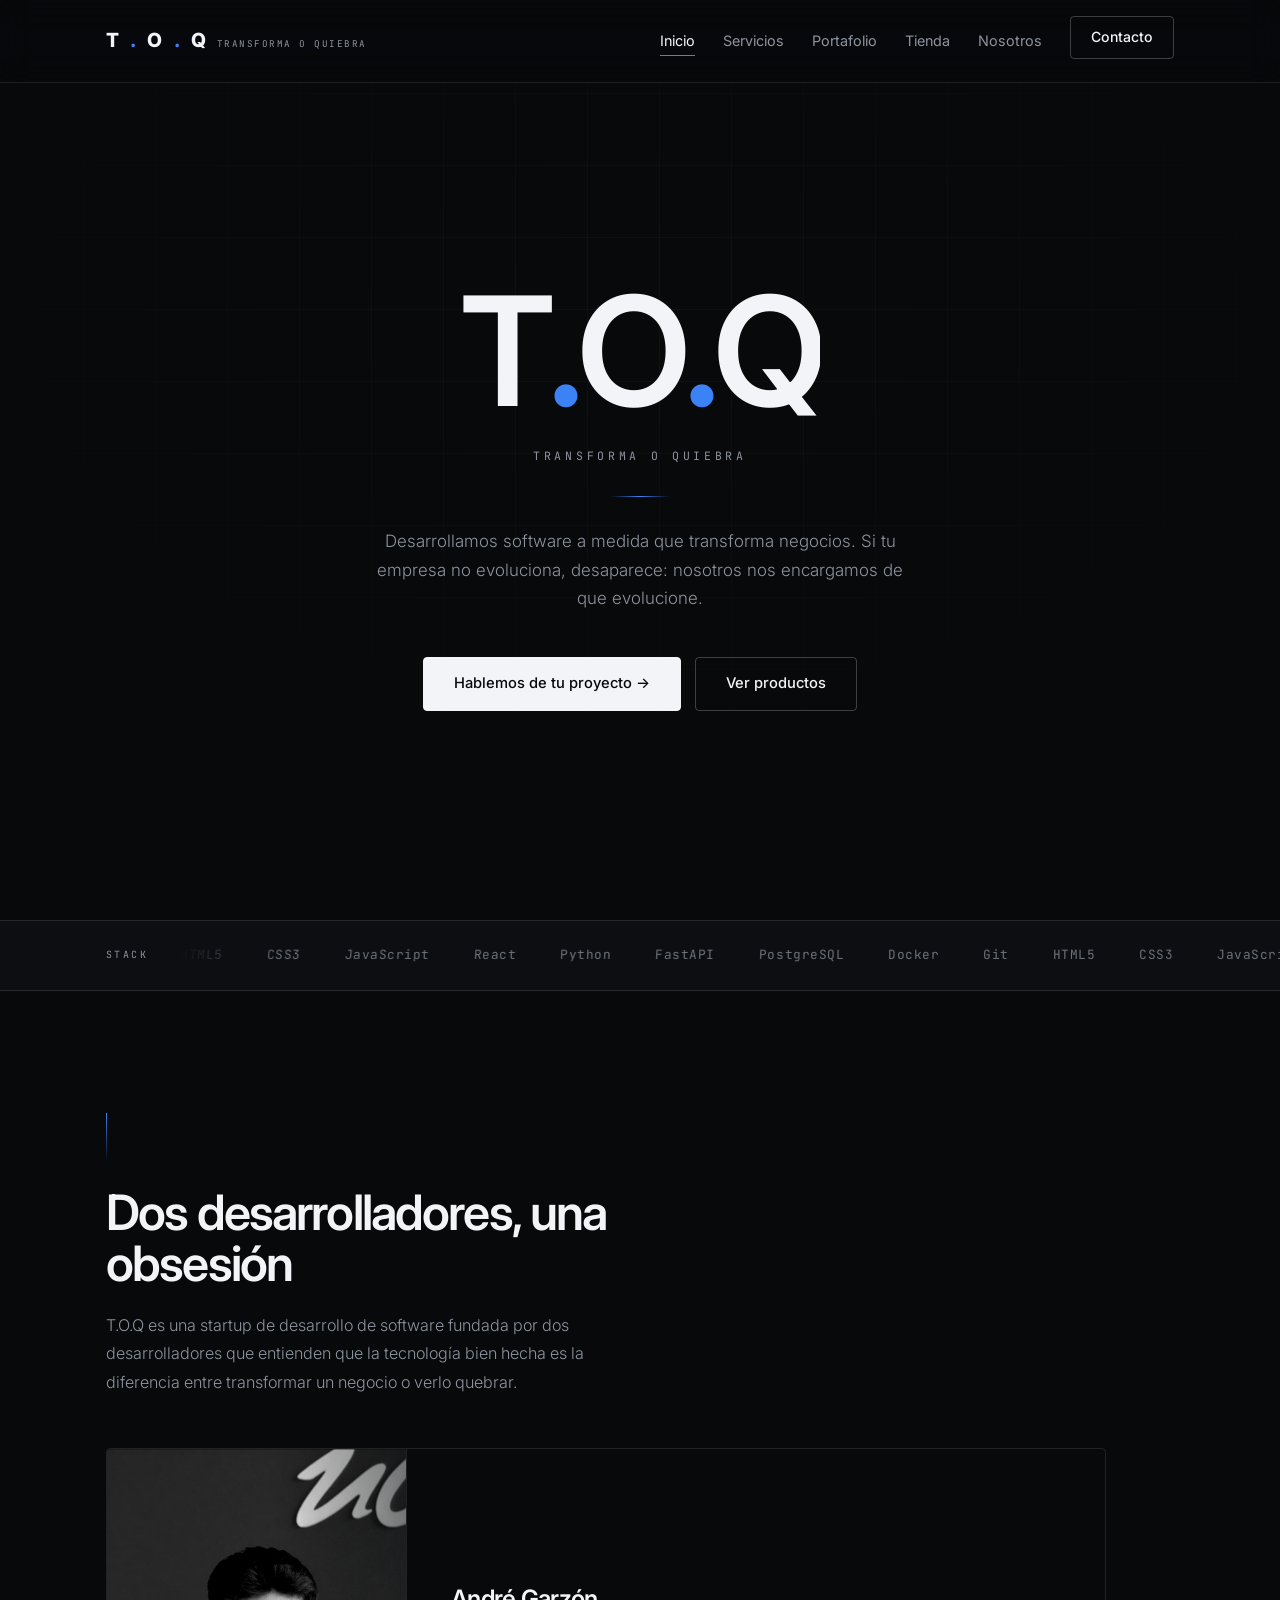
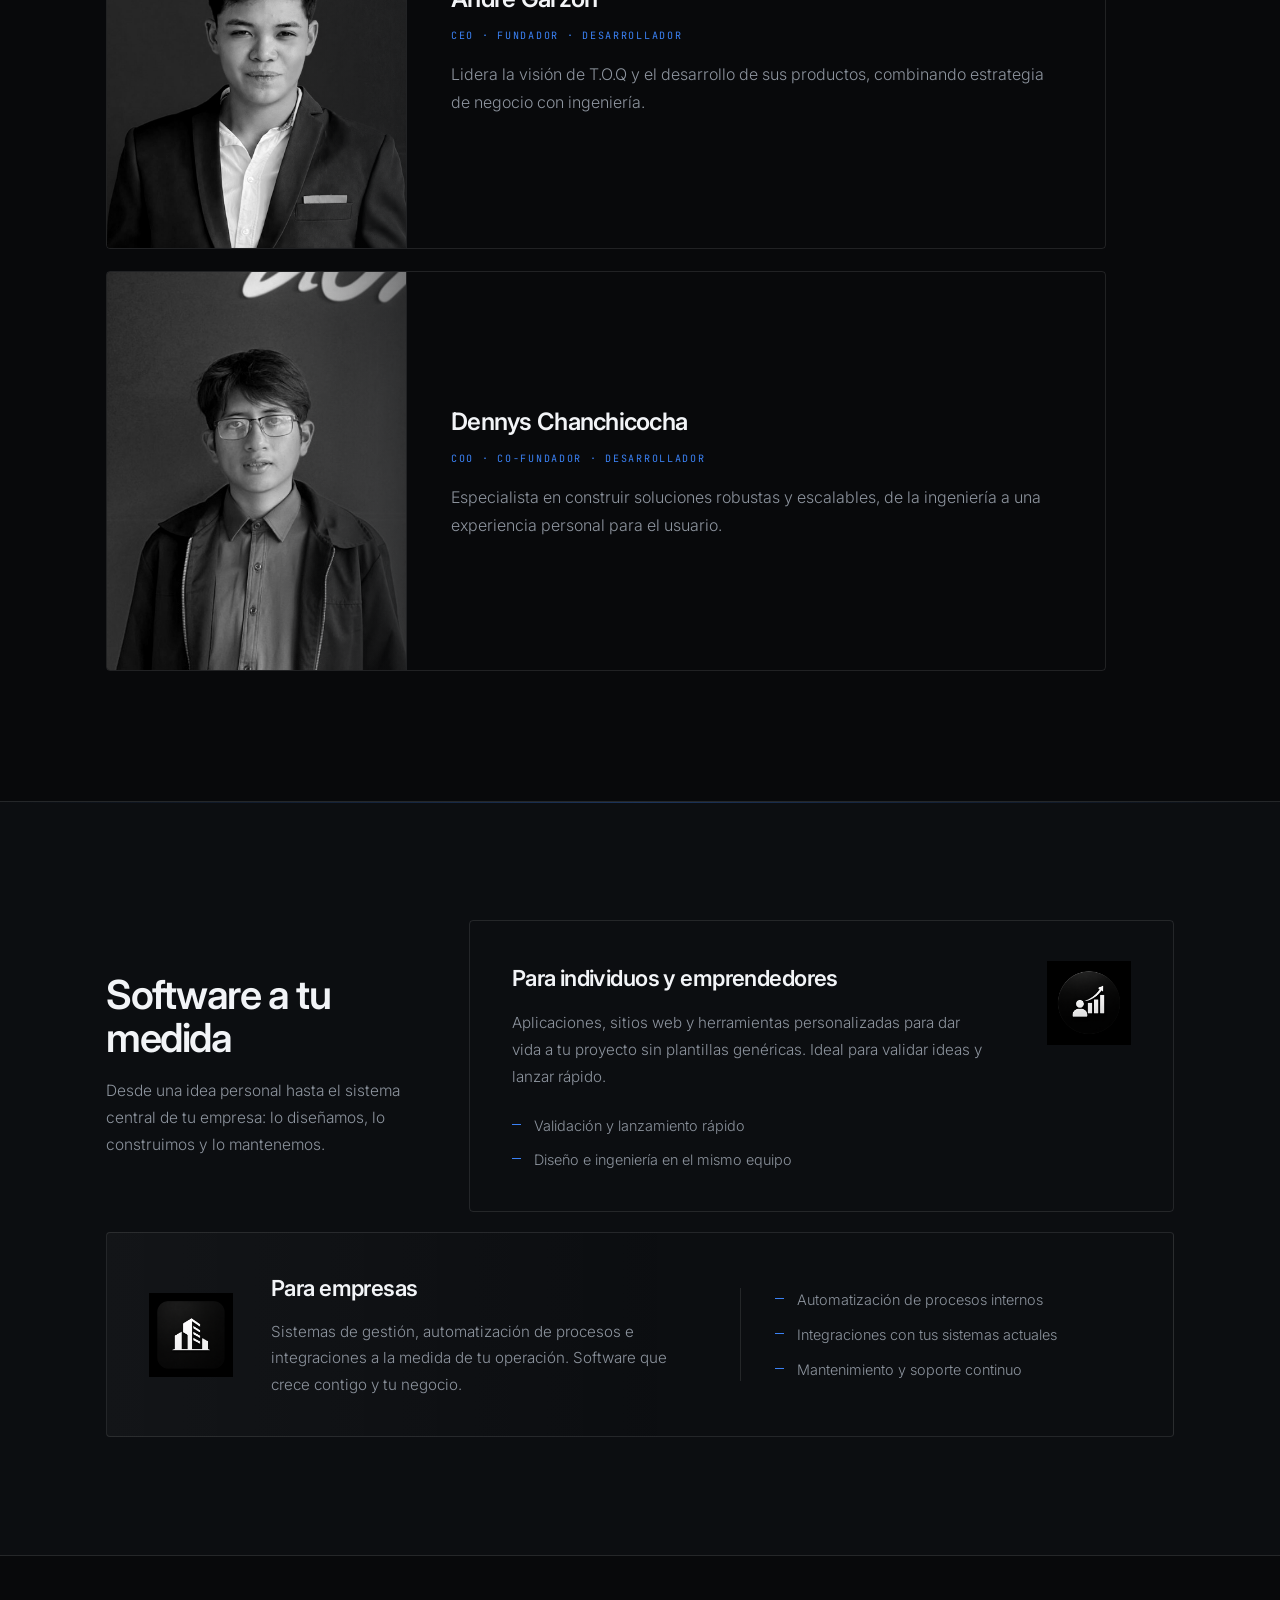
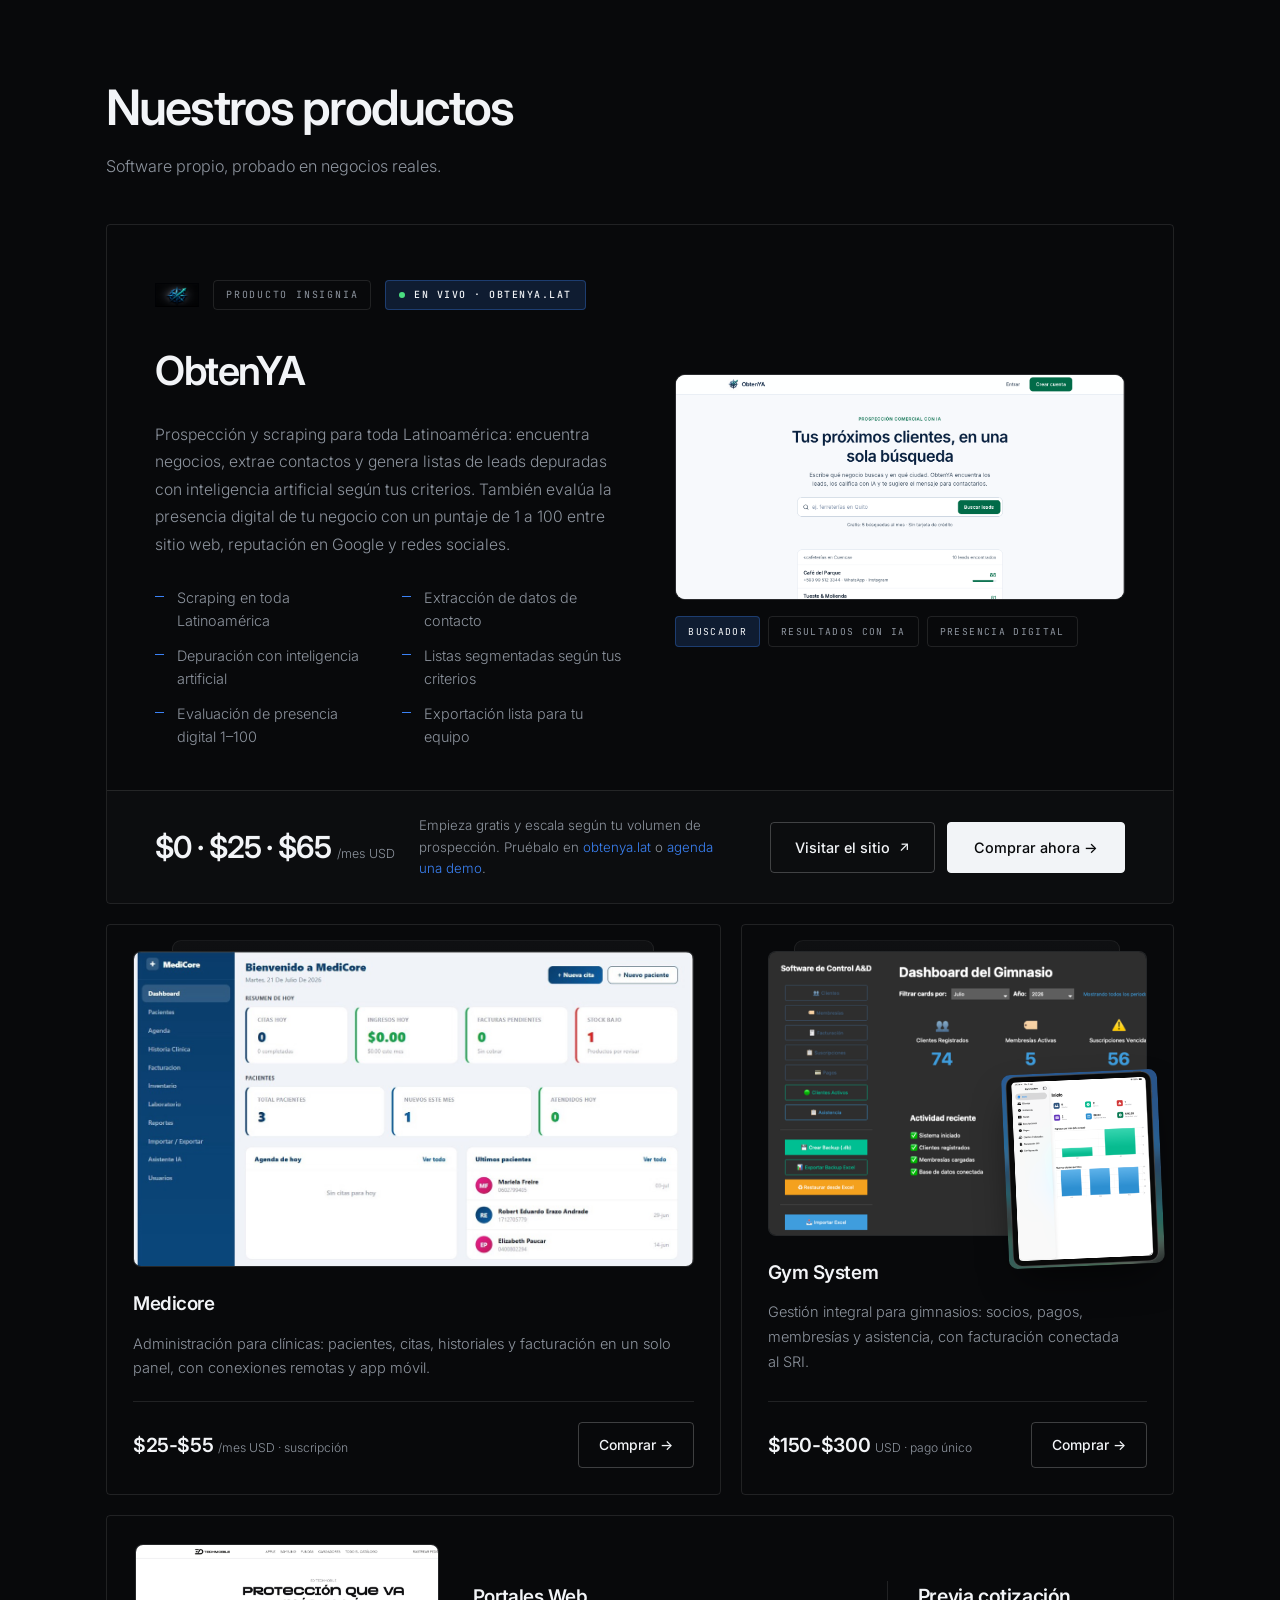
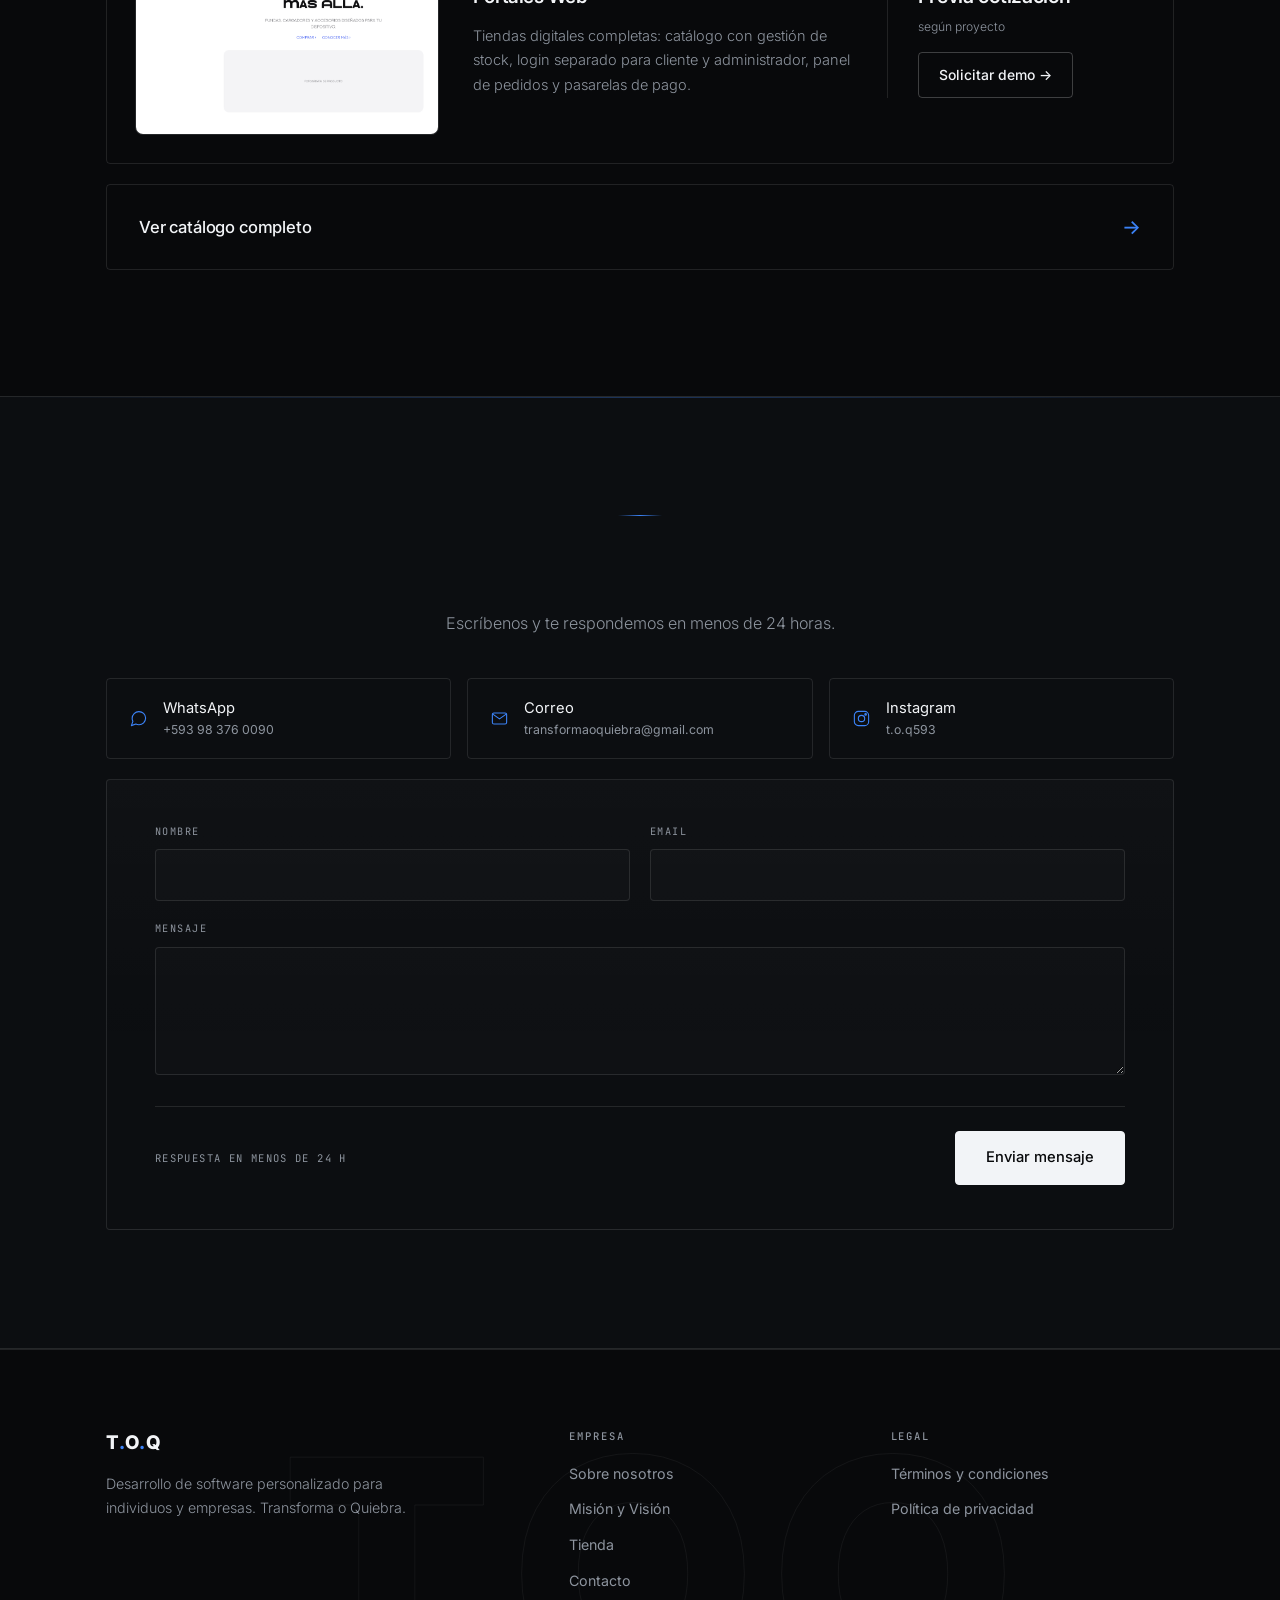
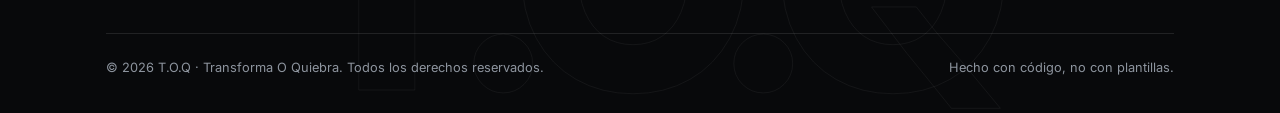
==== index.html @ f44366cf "home" ====
<!DOCTYPE html>
<html lang="es">
<head>
  <meta charset="UTF-8">
  <meta name="viewport" content="width=device-width, initial-scale=1">
  <title>T.O.Q — Transforma o Quiebra · Desarrollo de software a medida</title>
  <meta name="description" content="T.O.Q desarrolla software a medida para individuos y empresas: ObtenYA, Medicore, Gym System y portales web. Transforma o Quiebra.">
  <meta name="theme-color" content="#08090b">
  <link rel="preconnect" href="https://fonts.googleapis.com">
  <link rel="preconnect" href="https://fonts.gstatic.com" crossorigin>
  <link href="https://fonts.googleapis.com/css2?family=Inter:wght@300;400;500;600;700;800&family=JetBrains+Mono:wght@400;500&display=swap" rel="stylesheet">
  <link rel="stylesheet" href="css/styles.css">
</head>
<body>
<div data-root style="background:var(--bg);color:var(--text);font-family:var(--sans);position:relative;overflow-x:hidden">

  <div aria-hidden="true" style="position:fixed;top:0;left:0;right:0;height:2px;z-index:60;transform:scaleX(0);transform-origin:0 50%;background:linear-gradient(90deg,transparent,var(--accent));animation:toqProgress linear both;animation-timeline:scroll(root);pointer-events:none"></div>

  <header data-header style="position:sticky;top:0;z-index:50;backdrop-filter:blur(18px) saturate(150%);-webkit-backdrop-filter:blur(18px) saturate(150%);background:rgba(8,9,11,.66);border-bottom:1px solid var(--border);transition:background .35s var(--eo),border-color .35s var(--eo)">
    <nav data-nav style="max-width:var(--maxw);margin:0 auto;padding:16px 26px;display:flex;align-items:center;justify-content:space-between;gap:18px;position:relative;transition:padding .35s var(--eo)">
      <a href="index.html" style="font-weight:800;font-size:1.22rem;letter-spacing:.06em;color:var(--text);display:flex;align-items:baseline;gap:10px">T<span style="color:var(--accent)">.</span>O<span style="color:var(--accent)">.</span>Q <small style="font-family:var(--mono);font-size:.58rem;font-weight:400;color:var(--muted);letter-spacing:.16em;text-transform:uppercase">Transforma o Quiebra</small></a>
      <button class="x1" data-burger type="button" aria-label="Abrir menú" style="display:none;align-items:center;justify-content:center;width:40px;height:36px;background:transparent;border:1px solid var(--border);border-radius:var(--r);color:var(--text);cursor:pointer;font-size:1rem;transition:border-color .2s ease">≡</button>
      <ul data-desknav style="display:flex;align-items:center;gap:28px">
        <li><a data-navlink data-on href="index.html" style="color:var(--text);font-size:.9rem">Inicio</a></li>
        <li><a class="x2" data-navlink href="#servicios" style="color:var(--muted);font-size:.9rem">Servicios</a></li>
        <li><a class="x2" data-navlink href="#portafolio" style="color:var(--muted);font-size:.9rem">Portafolio</a></li>
        <li><a class="x2" data-navlink href="tienda.html" style="color:var(--muted);font-size:.9rem">Tienda</a></li>
        <li><a class="x2" data-navlink href="sobre-nosotros.html" style="color:var(--muted);font-size:.9rem">Nosotros</a></li>
        <li><a class="x3" data-btn href="#contacto" style="color:var(--text);border:1px solid var(--border-strong);padding:9px 20px;border-radius:var(--r);font-weight:500;font-size:.88rem;display:inline-block;transition:background .2s var(--eo),border-color .2s var(--eo),transform .2s var(--eo)">Contacto</a></li>
      </ul>
      <ul data-mobilenav style="position:absolute;top:100%;left:0;right:0;display:flex;flex-direction:column;gap:0;background:rgba(8,9,11,.97);backdrop-filter:blur(18px);-webkit-backdrop-filter:blur(18px);border-bottom:1px solid var(--border);padding:8px 26px 22px;animation:toqRise .4s var(--eo) both">
          <li style="padding:11px 0;border-bottom:1px solid var(--border);animation:toqRise .45s var(--eo) .02s both"><a href="index.html" data-navclose style="color:var(--text);font-size:.98rem">Inicio</a></li>
          <li style="padding:11px 0;border-bottom:1px solid var(--border);animation:toqRise .45s var(--eo) .06s both"><a href="#servicios" data-navclose style="color:var(--text);font-size:.98rem">Servicios</a></li>
          <li style="padding:11px 0;border-bottom:1px solid var(--border);animation:toqRise .45s var(--eo) .1s both"><a href="#portafolio" data-navclose style="color:var(--text);font-size:.98rem">Portafolio</a></li>
          <li style="padding:11px 0;border-bottom:1px solid var(--border);animation:toqRise .45s var(--eo) .14s both"><a href="tienda.html" data-navclose style="color:var(--text);font-size:.98rem">Tienda</a></li>
          <li style="padding:11px 0;border-bottom:1px solid var(--border);animation:toqRise .45s var(--eo) .18s both"><a href="sobre-nosotros.html" data-navclose style="color:var(--text);font-size:.98rem">Nosotros</a></li>
          <li style="padding:16px 0 0;animation:toqRise .45s var(--eo) .22s both"><a data-btn href="#contacto" data-navclose style="display:block;text-align:center;color:var(--text);border:1px solid var(--border-strong);padding:12px 20px;border-radius:var(--r);font-weight:500">Contacto</a></li>
        </ul>
    </nav>
  </header>

  <main style="position:relative;z-index:1">

    <section data-hero style="position:relative;min-height:calc(100dvh - 63px);display:grid;place-items:center;padding:86px 0 98px;overflow:hidden;isolation:isolate">
      <div aria-hidden="true" style="position:absolute;inset:0;z-index:-1;pointer-events:none;overflow:hidden">
        <div style="position:absolute;inset:-16%;background-image:linear-gradient(rgba(255,255,255,.032) 1px,transparent 1px),linear-gradient(90deg,rgba(255,255,255,.032) 1px,transparent 1px);background-size:72px 72px;-webkit-mask-image:radial-gradient(ellipse 62% 58% at 50% 34%,#000 0%,rgba(0,0,0,.35) 55%,transparent 78%);mask-image:radial-gradient(ellipse 62% 58% at 50% 34%,#000 0%,rgba(0,0,0,.35) 55%,transparent 78%)"></div>
        <div style="position:absolute;inset:0;background:linear-gradient(180deg,transparent 62%,rgba(8,9,11,.78) 100%)"></div>
      </div>

      <div style="max-width:var(--maxw);margin:0 auto;padding:0 26px;text-align:center;position:relative;width:100%">
        <div style="display:inline-block;padding:0 .06em">
          <h1 style="position:relative;overflow:hidden;font-size:clamp(4rem,13.5vw,9.5rem);font-weight:600;letter-spacing:-.045em;line-height:.94;display:flex;justify-content:center">
            <span style="display:inline-block;color:var(--text);animation:toqFlip 1.15s var(--eo) .05s both">T</span><span style="display:inline-block;color:var(--accent);animation:toqFlip 1.15s var(--eo) .14s both">.</span><span style="display:inline-block;color:var(--text);animation:toqFlip 1.15s var(--eo) .23s both">O</span><span style="display:inline-block;color:var(--accent);animation:toqFlip 1.15s var(--eo) .32s both">.</span><span style="display:inline-block;color:var(--text);animation:toqFlip 1.15s var(--eo) .41s both">Q</span>
            <span aria-hidden="true" style="position:absolute;inset:0;pointer-events:none;background:linear-gradient(105deg,transparent 40%,rgba(255,255,255,.28) 50%,transparent 60%);animation:toqSheen 2.4s var(--eio) 1.2s 1 both"></span>
          </h1>
        </div>
        <p style="font-family:var(--mono);font-size:.72rem;font-weight:400;color:var(--muted);letter-spacing:.32em;text-transform:uppercase;margin:24px 0 0;animation:toqTrack 1.5s var(--eo) .5s both">Transforma o Quiebra</p>
        <div style="width:60px;height:1px;background:linear-gradient(90deg,transparent,var(--accent),transparent);margin:30px auto 0;transform:scaleX(0);animation:toqGrow .9s var(--eo) .8s both"></div>
        <p style="color:var(--muted);max-width:560px;margin:30px auto 44px;font-size:1.06rem;font-weight:300;line-height:1.7;text-wrap:pretty;animation:toqRise 1s var(--eo) .72s both">Desarrollamos software a medida que transforma negocios. Si tu empresa no evoluciona, desaparece: nosotros nos encargamos de que evolucione.</p>
        <div data-cta-row style="display:flex;gap:14px;justify-content:center;flex-wrap:wrap;animation:toqRise 1s var(--eo) .88s both">
          <a class="x4" data-btn data-shine data-inv href="#contacto" data-magnet style="display:inline-block;padding:14px 30px;border-radius:var(--r);font-weight:500;font-size:.92rem;background:var(--text);color:var(--bg);border:1px solid var(--text);transition:background .2s var(--eo),transform .35s var(--eo),box-shadow .35s var(--eo)">Hablemos de tu proyecto <span data-arrow>&#8594;</span></a>
          <a class="x5" data-btn href="tienda.html" style="display:inline-block;padding:14px 30px;border-radius:var(--r);font-weight:500;font-size:.92rem;background:transparent;color:var(--text);border:1px solid var(--border-strong);transition:background .2s var(--eo),border-color .2s var(--eo),transform .2s var(--eo)">Ver productos</a>
        </div>
      </div>
    </section>

    <section style="border-top:1px solid var(--border);border-bottom:1px solid var(--border);background:var(--bg-soft);padding:24px 0;overflow:hidden">
        <div style="max-width:var(--maxw);margin:0 auto;padding:0 26px;display:flex;align-items:center;gap:32px">
          <span style="font-family:var(--mono);font-size:.62rem;letter-spacing:.24em;text-transform:uppercase;color:var(--muted);white-space:nowrap">Stack</span>
          <div style="flex:1;perspective:1400px">
          <div style="transform:rotateX(9deg);overflow:hidden;-webkit-mask-image:linear-gradient(90deg,transparent,#000 6%,#000 94%,transparent);mask-image:linear-gradient(90deg,transparent,#000 6%,#000 94%,transparent)">
            <div data-tech style="display:flex;gap:44px;width:max-content;animation:toqMarquee 34s linear infinite;will-change:transform">
              <span>HTML5</span><span>CSS3</span><span>JavaScript</span><span>React</span><span>Python</span><span>FastAPI</span><span>PostgreSQL</span><span>Docker</span><span>Git</span>
              <span>HTML5</span><span>CSS3</span><span>JavaScript</span><span>React</span><span>Python</span><span>FastAPI</span><span>PostgreSQL</span><span>Docker</span><span>Git</span>
            </div>
          </div>
          </div>
        </div>
      </section>

    <section id="quienes-somos" data-sec style="padding:122px 0 130px;position:relative">
      <div style="max-width:var(--maxw);margin:0 auto;padding:0 26px">
        <div style="max-width:640px;margin-bottom:52px">
          <div data-reveal style="width:1px;height:50px;background:linear-gradient(180deg,var(--accent),transparent);margin-bottom:24px;transform-origin:50% 0;opacity:0;transform:scaleY(0);transition:opacity .5s var(--eo),transform .85s var(--eo)"></div>
          <h2 data-reveal style="font-size:clamp(1.9rem,4.4vw,3.05rem);font-weight:600;letter-spacing:-.038em;line-height:1.05;margin-bottom:22px;opacity:0;transform:translateY(24px);transition:opacity .8s var(--eo),transform .8s var(--eo)">Dos desarrolladores, una obsesión</h2>
          <p data-reveal data-d="300" style="color:var(--muted);font-size:1.01rem;font-weight:300;line-height:1.75;max-width:52ch;text-wrap:pretty;opacity:0;transform:translateY(20px);transition:opacity .8s var(--eo),transform .8s var(--eo)">T.O.Q es una startup de desarrollo de software fundada por dos desarrolladores que entienden que la tecnología bien hecha es la diferencia entre transformar un negocio o verlo quebrar.</p>
        </div>
        <div style="display:grid;gap:22px;max-width:1000px">
          <article class="x6" data-card data-team data-reveal data-d="60" tabindex="0" style="position:relative;overflow:hidden;border:1px solid var(--border);border-radius:var(--r);background:transparent;opacity:0;transform:translateY(26px);transition:opacity .8s var(--eo),transform .8s var(--eo),border-color .3s var(--eo),background .3s var(--eo),box-shadow .45s var(--eo);cursor:pointer">            <div data-bentorow style="display:grid;grid-template-columns:300px 1fr;align-items:stretch">
            <div style="position:relative;overflow:hidden;border-right:1px solid var(--border)">
              <img data-photo src="assets/img/equipo/andre-garzon.png" alt="André Garzón" loading="lazy" style="width:100%;height:100%;min-height:330px;aspect-ratio:3 / 4;object-fit:cover;object-position:center 16%;filter:grayscale(100%) contrast(1.04);transition:filter .5s var(--eo),transform .6s var(--eo)">
              <div aria-hidden="true" style="position:absolute;inset:0;background:linear-gradient(90deg,transparent 55%,rgba(8,9,11,.5) 100%);pointer-events:none"></div>
            </div>
            <div style="padding:40px 44px;display:flex;flex-direction:column;justify-content:center">
              <h3 style="font-size:1.5rem;font-weight:600;letter-spacing:-.03em;margin-bottom:10px">André Garzón</h3>
              <span style="font-family:var(--mono);font-size:.63rem;color:var(--accent);text-transform:uppercase;letter-spacing:.17em;display:block;margin-bottom:16px">CEO · Fundador · Desarrollador</span>
              <p style="color:var(--muted);font-size:1rem;font-weight:300;line-height:1.75;text-wrap:pretty">Lidera la visión de T.O.Q y el desarrollo de sus productos, combinando estrategia de negocio con ingeniería.</p>
            </div>
            </div>
          </article>
          <article class="x6" data-card data-team data-reveal data-d="170" tabindex="0" data-offset style="position:relative;overflow:hidden;border:1px solid var(--border);border-radius:var(--r);background:transparent;opacity:0;transform:translateY(26px);transition:opacity .8s var(--eo),transform .8s var(--eo),border-color .3s var(--eo),background .3s var(--eo),box-shadow .45s var(--eo);cursor:pointer">            <div data-bentorow style="display:grid;grid-template-columns:300px 1fr;align-items:stretch">
            <div style="position:relative;overflow:hidden;border-right:1px solid var(--border)">
              <img data-photo src="assets/img/equipo/dennys-chanchicocha.png" alt="Dennys Chanchicocha" loading="lazy" style="width:100%;height:100%;min-height:330px;aspect-ratio:3 / 4;object-fit:cover;object-position:center 16%;filter:grayscale(100%) contrast(1.04);transition:filter .5s var(--eo),transform .6s var(--eo)">
              <div aria-hidden="true" style="position:absolute;inset:0;background:linear-gradient(90deg,transparent 55%,rgba(8,9,11,.5) 100%);pointer-events:none"></div>
            </div>
            <div style="padding:40px 44px;display:flex;flex-direction:column;justify-content:center">
              <h3 style="font-size:1.5rem;font-weight:600;letter-spacing:-.03em;margin-bottom:10px">Dennys Chanchicocha</h3>
              <span style="font-family:var(--mono);font-size:.63rem;color:var(--accent);text-transform:uppercase;letter-spacing:.17em;display:block;margin-bottom:16px">COO · Co-fundador · Desarrollador</span>
              <p style="color:var(--muted);font-size:1rem;font-weight:300;line-height:1.75;text-wrap:pretty">Especialista en construir soluciones robustas y escalables, de la ingeniería a una experiencia personal para el usuario.</p>
            </div>
            </div>
          </article>
        </div>
      </div>
    </section>

    <section id="servicios" data-sec style="padding:118px 0;background:var(--bg-soft);border-top:1px solid var(--border);border-bottom:1px solid var(--border);position:relative;overflow:hidden">
      <div aria-hidden="true" style="position:absolute;left:0;right:0;top:0;height:1px;background:linear-gradient(90deg,transparent,var(--accent-line) 50%,transparent)"></div>
      <div style="max-width:var(--maxw);margin:0 auto;padding:0 26px;position:relative">
        <div data-bento style="display:grid;grid-template-columns:repeat(12,1fr);gap:20px;align-items:stretch">

          <div style="grid-column:1 / span 4;display:flex;flex-direction:column;justify-content:center;padding:10px 8px 10px 0">
            <h2 data-reveal style="font-size:clamp(1.8rem,3.4vw,2.5rem);font-weight:600;letter-spacing:-.036em;line-height:1.06;margin-bottom:18px;opacity:0;transform:translateY(24px);transition:opacity .8s var(--eo),transform .8s var(--eo)">Software a tu medida</h2>
            <p data-reveal data-d="120" style="color:var(--muted);font-size:.97rem;font-weight:300;line-height:1.75;text-wrap:pretty;opacity:0;transform:translateY(20px);transition:opacity .8s var(--eo),transform .8s var(--eo)">Desde una idea personal hasta el sistema central de tu empresa: lo diseñamos, lo construimos y lo mantenemos.</p>
          </div>

          <article class="x7" data-card data-reveal data-d="80" data-featpad style="grid-column:5 / span 8;position:relative;overflow:hidden;border:1px solid var(--border);border-radius:var(--r);background:transparent;opacity:0;transform:translateY(26px);transition:opacity .8s var(--eo),transform .8s var(--eo),border-color .3s var(--eo),background .3s var(--eo),box-shadow .45s var(--eo);padding:40px 42px">
            <div data-bentorow style="display:grid;grid-template-columns:1fr 96px;gap:34px;align-items:start">
              <div>
                <h3 style="font-size:1.38rem;font-weight:600;letter-spacing:-.026em;margin-bottom:14px">Para individuos y emprendedores</h3>
                <p style="color:var(--muted);font-size:.95rem;font-weight:300;line-height:1.75;text-wrap:pretty">Aplicaciones, sitios web y herramientas personalizadas para dar vida a tu proyecto sin plantillas genéricas. Ideal para validar ideas y lanzar rápido.</p>
                <ul style="display:grid;gap:11px;margin-top:24px">
                  <li data-tick style="position:relative;padding-left:22px;color:var(--muted);font-size:.9rem;font-weight:300">Validación y lanzamiento rápido</li>
                  <li data-tick style="position:relative;padding-left:22px;color:var(--muted);font-size:.9rem;font-weight:300">Diseño e ingeniería en el mismo equipo</li>
                </ul>
              </div>
              <div style="width:84px;height:84px;justify-self:end">
                <img data-lift src="assets/img/servicios/individuos.png" alt="" loading="lazy" width="84" height="84" style="width:84px;height:84px;object-fit:contain">
              </div>
            </div>
          </article>

          <article class="x7" data-card data-reveal data-d="190" data-featpad style="grid-column:1 / span 12;position:relative;overflow:hidden;border:1px solid var(--border);border-radius:var(--r);background:transparent;opacity:0;transform:translateY(26px);transition:opacity .8s var(--eo),transform .8s var(--eo),border-color .3s var(--eo),background .3s var(--eo),box-shadow .45s var(--eo);background:linear-gradient(90deg,rgba(255,255,255,.03),transparent 55%);padding:38px 42px">
            <div data-bentorow style="display:grid;grid-template-columns:84px 1.1fr 1fr;gap:38px;align-items:center">
              <div style="width:84px;height:84px">
                <img data-lift src="assets/img/servicios/empresas.png" alt="" loading="lazy" width="84" height="84" style="width:84px;height:84px;object-fit:contain">
              </div>
              <div>
                <h3 style="font-size:1.38rem;font-weight:600;letter-spacing:-.026em;margin-bottom:12px">Para empresas</h3>
                <p style="color:var(--muted);font-size:.95rem;font-weight:300;line-height:1.75;text-wrap:pretty">Sistemas de gestión, automatización de procesos e integraciones a la medida de tu operación. Software que crece contigo y tu negocio.</p>
              </div>
              <ul style="display:grid;gap:12px;border-left:1px solid var(--border);padding-left:34px">
                <li data-tick style="position:relative;padding-left:22px;color:var(--muted);font-size:.9rem;font-weight:300">Automatización de procesos internos</li>
                <li data-tick style="position:relative;padding-left:22px;color:var(--muted);font-size:.9rem;font-weight:300">Integraciones con tus sistemas actuales</li>
                <li data-tick style="position:relative;padding-left:22px;color:var(--muted);font-size:.9rem;font-weight:300">Mantenimiento y soporte continuo</li>
              </ul>
            </div>
          </article>

        </div>
      </div>
    </section>

    <section id="portafolio" data-sec style="padding:126px 0">
      <div style="max-width:var(--maxw);margin:0 auto;padding:0 26px">
        <div style="max-width:640px;margin-bottom:44px">
          <h2 data-reveal style="font-size:clamp(1.9rem,4.4vw,3.05rem);font-weight:600;letter-spacing:-.038em;line-height:1.05;margin-bottom:18px;opacity:0;transform:translateY(24px);transition:opacity .8s var(--eo),transform .8s var(--eo)">Nuestros productos</h2>
          <p data-reveal data-d="100" style="color:var(--muted);font-size:1.01rem;font-weight:300;line-height:1.75;text-wrap:pretty;opacity:0;transform:translateY(20px);transition:opacity .8s var(--eo),transform .8s var(--eo)">Software propio, probado en negocios reales.</p>
        </div>

        <div data-feature data-reveal data-d="40" style="border:1px solid var(--border);border-radius:var(--r);position:relative;overflow:hidden;background:transparent;opacity:0;transform:translateY(26px);transition:opacity .8s var(--eo),transform .8s var(--eo)">
          <div data-bentorow data-featpad style="display:grid;grid-template-columns:1.02fr .98fr;gap:52px;align-items:center;padding:48px 48px 42px">
            <div>
              <div style="display:flex;align-items:center;gap:14px;margin-bottom:22px;flex-wrap:wrap">
                <img src="assets/img/productos/obtenya/obtenya-logo.png" alt="" loading="lazy" width="44" height="44" style="width:44px;height:44px;object-fit:contain;border-radius:var(--r)">
                <span style="font-family:var(--mono);font-size:.62rem;font-weight:400;letter-spacing:.18em;text-transform:uppercase;color:var(--muted);border:1px solid var(--border);border-radius:var(--r);padding:6px 12px">Producto insignia</span>
                <a class="x8" data-btn data-live href="http://www.obtenya.lat/" target="_blank" rel="noopener" style="display:inline-flex;align-items:center;gap:9px;font-family:var(--mono);font-size:.62rem;font-weight:500;letter-spacing:.15em;text-transform:uppercase;color:var(--text);border:1px solid var(--accent-line);border-radius:var(--r);padding:6px 13px;background:var(--accent-soft);transition:border-color .25s var(--eo),background .25s var(--eo),transform .25s var(--eo)">
                  <span aria-hidden="true" data-pulse style="position:relative;width:6px;height:6px;border-radius:50%;background:var(--ok);flex:0 0 auto"></span>
                  En vivo · obtenya.lat
                </a>
              </div>
              <h3 style="font-size:clamp(1.8rem,3.4vw,2.5rem);font-weight:600;letter-spacing:-.035em;margin-bottom:18px">ObtenYA</h3>
              <p style="color:var(--muted);font-weight:300;line-height:1.75;margin-bottom:28px;font-size:.98rem;text-wrap:pretty">Prospección y scraping para toda Latinoamérica: encuentra negocios, extrae contactos y genera listas de leads depuradas con inteligencia artificial según tus criterios. También evalúa la presencia digital de tu negocio con un puntaje de 1 a 100 entre sitio web, reputación en Google y redes sociales.</p>
              <ul style="display:grid;grid-template-columns:1fr 1fr;gap:12px 26px">
                <li data-tick style="position:relative;padding-left:22px;color:var(--muted);font-size:.9rem;font-weight:300">Scraping en toda Latinoamérica</li>
                <li data-tick style="position:relative;padding-left:22px;color:var(--muted);font-size:.9rem;font-weight:300">Extracción de datos de contacto</li>
                <li data-tick style="position:relative;padding-left:22px;color:var(--muted);font-size:.9rem;font-weight:300">Depuración con inteligencia artificial</li>
                <li data-tick style="position:relative;padding-left:22px;color:var(--muted);font-size:.9rem;font-weight:300">Listas segmentadas según tus criterios</li>
                <li data-tick style="position:relative;padding-left:22px;color:var(--muted);font-size:.9rem;font-weight:300">Evaluación de presencia digital 1–100</li>
                <li data-tick style="position:relative;padding-left:22px;color:var(--muted);font-size:.9rem;font-weight:300">Exportación lista para tu equipo</li>
              </ul>
            </div>
            <div>
              <div style="position:relative;border-radius:10px;overflow:hidden;border:1px solid rgba(255,255,255,.12);background:var(--bg-soft)">
                <div style="position:relative;width:100%;aspect-ratio:2 / 1;overflow:hidden;background:#f6f7f9">
                  <img data-slide data-on src="assets/img/productos/obtenya/obtenya-landing.png" alt="ObtenYA — buscador de leads" loading="lazy" style="position:absolute;inset:0;width:100%;height:100%;object-fit:cover;object-position:top center">
                  <img data-slide src="assets/img/productos/obtenya/obtenya-buscador.png" alt="ObtenYA — resultados con puntaje IA" loading="lazy" style="position:absolute;inset:0;width:100%;height:100%;object-fit:cover;object-position:top center">
                  <img data-slide src="assets/img/productos/obtenya/obtenya-presencia.png" alt="ObtenYA — evaluación de presencia digital" loading="lazy" style="position:absolute;inset:0;width:100%;height:100%;object-fit:cover;object-position:top center">
                </div>
              </div>
              <div style="display:flex;gap:8px;margin-top:16px;flex-wrap:wrap">
                <button data-tab data-on type="button" data-i="0">Buscador</button>
                <button data-tab type="button" data-i="1">Resultados con IA</button>
                <button data-tab type="button" data-i="2">Presencia digital</button>
              </div>
            </div>
          </div>
          <div data-bentorow data-featpad style="border-top:1px solid var(--border);background:rgba(255,255,255,.014);padding:24px 48px;display:grid;grid-template-columns:auto 1fr auto;gap:24px;align-items:center" data-pricebar>
            <div style="font-size:1.9rem;font-weight:600;letter-spacing:-.035em;line-height:1.1;white-space:nowrap">$0 · $25 · $65 <span style="font-size:.78rem;color:var(--muted);font-weight:300;letter-spacing:0">/mes USD</span></div>
            <p style="font-size:.83rem;color:var(--muted);font-weight:300;line-height:1.6;text-wrap:pretty;margin:0;min-width:24ch">Empieza gratis y escala según tu volumen de prospección. Pruébalo en <a href="http://www.obtenya.lat/" target="_blank" rel="noopener">obtenya.lat</a> o <a href="#contacto">agenda una demo</a>.</p>
            <div style="display:flex;gap:12px;flex-wrap:wrap;justify-content:flex-end">
            <a class="x9" data-btn href="http://www.obtenya.lat/" target="_blank" rel="noopener" style="display:inline-flex;align-items:center;gap:9px;padding:13px 24px;border-radius:var(--r);font-weight:500;font-size:.9rem;color:var(--text);border:1px solid var(--border-strong);white-space:nowrap;transition:background .2s var(--eo),border-color .2s var(--eo),transform .2s var(--eo)">Visitar el sitio <span data-out aria-hidden="true" style="display:inline-block;font-size:.95em">&#8599;</span></a>
            <a class="x10" data-btn data-inv href="checkout.html?producto=obtenya" style="padding:13px 26px;border-radius:var(--r);font-weight:500;font-size:.9rem;background:var(--text);color:var(--bg);border:1px solid var(--text);white-space:nowrap;transition:background .2s var(--eo),transform .2s var(--eo),box-shadow .35s var(--eo)">Comprar ahora <span data-arrow>&#8594;</span></a>
            </div>
          </div>
        </div>

        <div data-bento style="display:grid;grid-template-columns:repeat(12,1fr);gap:20px;margin-top:20px">
          <article class="x6" data-card data-reveal data-d="60" style="grid-column:1 / span 7;position:relative;overflow:hidden;border:1px solid var(--border);border-radius:var(--r);background:transparent;opacity:0;transform:translateY(26px);transition:opacity .8s var(--eo),transform .8s var(--eo),border-color .3s var(--eo),background .3s var(--eo),box-shadow .45s var(--eo);display:flex;flex-direction:column;padding:26px">            <div style="position:relative;margin-bottom:22px">
              <div aria-hidden="true" style="position:absolute;left:7%;right:7%;top:-11px;height:100%;border:1px solid rgba(255,255,255,.07);border-radius:9px;background:linear-gradient(180deg,rgba(255,255,255,.03),transparent 70%)"></div>
              <div style="position:relative;border-radius:8px;overflow:hidden;border:1px solid rgba(255,255,255,.10);background:var(--bg-soft)">
                <img data-zoom src="assets/img/productos/medicore/medicore-preview.jpeg" alt="Medicore vista previa" loading="lazy" style="width:100%;aspect-ratio:16 / 9;object-fit:cover;object-position:top left">
              </div>
            </div>
            <h3 style="font-size:1.18rem;font-weight:600;letter-spacing:-.024em;margin-bottom:12px">Medicore</h3>
            <p style="color:var(--muted);font-size:.91rem;font-weight:300;line-height:1.7;text-wrap:pretty;margin-bottom:20px">Administración para clínicas: pacientes, citas, historiales y facturación en un solo panel, con conexiones remotas y app móvil.</p>
            <div style="margin-top:auto;padding-top:20px;border-top:1px solid var(--border);display:flex;align-items:center;justify-content:space-between;gap:14px;flex-wrap:wrap">
              <div style="font-size:1.22rem;font-weight:600;letter-spacing:-.02em">$25-$55 <span style="font-size:.76rem;color:var(--muted);font-weight:300;letter-spacing:0">/mes USD · suscripción</span></div>
              <a class="x11" data-btn href="checkout.html?producto=medicore-clinicas" style="padding:11px 20px;border-radius:var(--r);font-weight:500;font-size:.87rem;color:var(--text);border:1px solid var(--border-strong);transition:background .2s var(--eo),border-color .2s var(--eo),transform .2s var(--eo)">Comprar <span data-arrow>&#8594;</span></a>
            </div>
          </article>
          <article class="x6" data-card data-reveal data-d="150" style="grid-column:8 / span 5;position:relative;overflow:hidden;border:1px solid var(--border);border-radius:var(--r);background:transparent;opacity:0;transform:translateY(26px);transition:opacity .8s var(--eo),transform .8s var(--eo),border-color .3s var(--eo),background .3s var(--eo),box-shadow .45s var(--eo);display:flex;flex-direction:column;padding:26px">            <div style="position:relative;margin-bottom:22px">
              <div aria-hidden="true" style="position:absolute;left:7%;right:7%;top:-11px;height:100%;border:1px solid rgba(255,255,255,.07);border-radius:9px;background:linear-gradient(180deg,rgba(255,255,255,.03),transparent 70%)"></div>
              <div style="position:relative;border-radius:8px;overflow:hidden;border:1px solid rgba(255,255,255,.10);background:var(--bg-soft)">
                <img data-zoom src="assets/img/productos/gym/gym-system-preview.png" alt="Gym System vista previa" loading="lazy" style="width:100%;aspect-ratio:4 / 3;object-fit:cover;object-position:top left">
              </div>
              <img data-tablet src="assets/img/productos/gym/gym-system-tablet.png" alt="Gym System en tablet" loading="lazy" style="position:absolute;right:-14px;bottom:-30px;width:41%;aspect-ratio:526 / 656;object-fit:contain;border-radius:9px;box-shadow:0 18px 40px -14px rgba(0,0,0,.75);transform:rotate(-2.5deg)">
            </div>
            <h3 style="font-size:1.18rem;font-weight:600;letter-spacing:-.024em;margin-bottom:12px">Gym System</h3>
            <p style="color:var(--muted);font-size:.91rem;font-weight:300;line-height:1.7;text-wrap:pretty;margin-bottom:20px">Gestión integral para gimnasios: socios, pagos, membresías y asistencia, con facturación conectada al SRI.</p>
            <div style="margin-top:auto;padding-top:20px;border-top:1px solid var(--border);display:flex;align-items:center;justify-content:space-between;gap:14px;flex-wrap:wrap">
              <div style="font-size:1.22rem;font-weight:600;letter-spacing:-.02em">$150-$300 <span style="font-size:.76rem;color:var(--muted);font-weight:300;letter-spacing:0">USD · pago único</span></div>
              <a class="x11" data-btn href="checkout.html?producto=gym-system" style="padding:11px 20px;border-radius:var(--r);font-weight:500;font-size:.87rem;color:var(--text);border:1px solid var(--border-strong);transition:background .2s var(--eo),border-color .2s var(--eo),transform .2s var(--eo)">Comprar <span data-arrow>&#8594;</span></a>
            </div>
          </article>
          <article class="x6" data-card data-reveal data-d="230" data-featpad style="grid-column:1 / span 12;position:relative;overflow:hidden;border:1px solid var(--border);border-radius:var(--r);background:transparent;opacity:0;transform:translateY(26px);transition:opacity .8s var(--eo),transform .8s var(--eo),border-color .3s var(--eo),background .3s var(--eo),box-shadow .45s var(--eo);padding:28px">            <div data-bentorow style="display:grid;grid-template-columns:minmax(220px,4fr) 5fr 3.4fr;gap:34px;align-items:center">
              <div style="position:relative">
                <div style="position:relative;border-radius:8px;overflow:hidden;border:1px solid rgba(255,255,255,.10);background:var(--bg-soft)">
                  <img data-zoom src="assets/img/productos/portales-web/portales-web-preview.png" alt="Portales Web vista previa" loading="lazy" style="width:100%;aspect-ratio:16 / 10;object-fit:cover;object-position:top left">
                </div>
              </div>
              <div>
                <h3 style="font-size:1.18rem;font-weight:600;letter-spacing:-.024em;margin-bottom:12px">Portales Web</h3>
                <p style="color:var(--muted);font-size:.91rem;font-weight:300;line-height:1.7;text-wrap:pretty">Tiendas digitales completas: catálogo con gestión de stock, login separado para cliente y administrador, panel de pedidos y pasarelas de pago.</p>
              </div>
              <div style="display:flex;flex-direction:column;gap:16px;align-items:flex-start;border-left:1px solid var(--border);padding-left:30px">
                <div style="font-size:1.22rem;font-weight:600;letter-spacing:-.02em">Previa cotización <span style="display:block;font-size:.76rem;color:var(--muted);font-weight:300;letter-spacing:0;margin-top:4px">según proyecto</span></div>
                <a class="x11" data-btn href="checkout.html?producto=portales-web" style="padding:11px 20px;border-radius:var(--r);font-weight:500;font-size:.87rem;color:var(--text);border:1px solid var(--border-strong);transition:background .2s var(--eo),border-color .2s var(--eo),transform .2s var(--eo)">Solicitar demo <span data-arrow>&#8594;</span></a>
              </div>
            </div>
          </article>
        </div>

        <a class="x12" data-btn data-reveal data-d="60" href="tienda.html" style="margin-top:20px;display:flex;align-items:center;justify-content:space-between;gap:20px;border:1px solid var(--border);border-radius:var(--r);padding:26px 32px;color:var(--text);font-weight:500;font-size:1.04rem;letter-spacing:-.01em;opacity:0;transform:translateY(20px);transition:opacity .8s var(--eo),transform .8s var(--eo),background .25s var(--eo),border-color .25s var(--eo)">
          <span>Ver catálogo completo</span>
          <span data-arrow style="font-size:1.25rem;color:var(--accent)">&#8594;</span>
        </a>
      </div>
    </section>

    <section id="contacto" data-sec style="padding:118px 0;background:var(--bg-soft);border-top:1px solid var(--border);border-bottom:1px solid var(--border);position:relative;overflow:hidden">
      <div aria-hidden="true" style="position:absolute;left:0;right:0;top:0;height:1px;background:linear-gradient(90deg,transparent,var(--accent-line) 50%,transparent)"></div>
      <div style="max-width:var(--maxw);margin:0 auto;padding:0 26px;position:relative">
        <div style="text-align:center;max-width:620px;margin:0 auto 40px">
          <div data-reveal style="width:44px;height:1px;background:linear-gradient(90deg,transparent,var(--accent),transparent);margin:0 auto 24px;opacity:0;transform:scaleX(0);transition:opacity .5s var(--eo),transform .85s var(--eo)"></div>
          <h2 data-reveal style="font-size:clamp(1.9rem,4.4vw,3.05rem);font-weight:600;letter-spacing:-.038em;line-height:1.05;margin-bottom:18px;opacity:0;transform:translateY(24px);transition:opacity .8s var(--eo),transform .8s var(--eo)">Cuéntanos tu proyecto</h2>
          <p data-reveal data-d="100" style="color:var(--muted);font-size:1.01rem;font-weight:300;line-height:1.75;opacity:0;transform:translateY(20px);transition:opacity .8s var(--eo),transform .8s var(--eo)">Escríbenos y te respondemos en menos de 24 horas.</p>
        </div>

        <div data-bentorow style="display:grid;grid-template-columns:repeat(3,1fr);gap:16px;margin-bottom:20px">
          <a class="x13" data-card data-reveal data-d="40" href="https://wa.me/593983760090" target="_blank" rel="noopener" style="position:relative;overflow:hidden;display:flex;align-items:center;gap:15px;border:1px solid var(--border);border-radius:var(--r);padding:18px 22px;color:var(--text);font-size:.92rem;background:transparent;opacity:0;transform:translateY(22px);transition:opacity .8s var(--eo),transform .5s var(--eo),border-color .25s var(--eo),background .25s var(--eo)">            <div style="flex:0 0 auto;display:flex"><svg data-lift width="19" height="19" viewBox="0 0 24 24" fill="none" stroke="currentColor" stroke-width="1.4" stroke-linecap="round" stroke-linejoin="round" style="color:var(--accent)"><path d="M21 11.5a8.4 8.4 0 0 1-8.5 8.4 8.6 8.6 0 0 1-3.9-.9L3 21l1.9-5.4a8.4 8.4 0 0 1-.9-3.9 8.4 8.4 0 0 1 8.5-8.4 8.4 8.4 0 0 1 8.5 8.2z"></path></svg></div>
            <span>WhatsApp<small style="display:block;color:var(--muted);font-size:.77rem">+593 98 376 0090</small></span>
          </a>
          <a class="x13" data-card data-reveal data-d="110" href="mailto:transformaoquiebra@gmail.com" style="position:relative;overflow:hidden;display:flex;align-items:center;gap:15px;border:1px solid var(--border);border-radius:var(--r);padding:18px 22px;color:var(--text);font-size:.92rem;background:transparent;opacity:0;transform:translateY(22px);transition:opacity .8s var(--eo),transform .5s var(--eo),border-color .25s var(--eo),background .25s var(--eo)">            <div style="flex:0 0 auto;display:flex"><svg data-lift width="19" height="19" viewBox="0 0 24 24" fill="none" stroke="currentColor" stroke-width="1.4" stroke-linecap="round" stroke-linejoin="round" style="color:var(--accent)"><rect x="3" y="5" width="18" height="14" rx="2"></rect><path d="m3.5 6.5 8.5 6 8.5-6"></path></svg></div>
            <span>Correo<small style="display:block;color:var(--muted);font-size:.77rem">transformaoquiebra@gmail.com</small></span>
          </a>
          <a class="x13" data-card data-reveal data-d="180" href="https://www.instagram.com/t.o.q593/" target="_blank" rel="noopener" style="position:relative;overflow:hidden;display:flex;align-items:center;gap:15px;border:1px solid var(--border);border-radius:var(--r);padding:18px 22px;color:var(--text);font-size:.92rem;background:transparent;opacity:0;transform:translateY(22px);transition:opacity .8s var(--eo),transform .5s var(--eo),border-color .25s var(--eo),background .25s var(--eo)">            <div style="flex:0 0 auto;display:flex"><svg data-lift width="19" height="19" viewBox="0 0 24 24" fill="none" stroke="currentColor" stroke-width="1.4" stroke-linecap="round" stroke-linejoin="round" style="color:var(--accent)"><rect x="3" y="3" width="18" height="18" rx="5"></rect><circle cx="12" cy="12" r="4"></circle><circle cx="17.2" cy="6.8" r="1"></circle></svg></div>
            <span>Instagram<small style="display:block;color:var(--muted);font-size:.77rem">t.o.q593</small></span>
          </a>
        </div>

        <div data-reveal data-d="60" data-featpad style="border:1px solid var(--border);border-radius:var(--r);padding:44px 48px;background:linear-gradient(180deg,rgba(255,255,255,.02),transparent 62%);opacity:0;transform:translateY(26px);transition:opacity .8s var(--eo),transform .8s var(--eo)">
          <form data-form novalidate>
            <div data-bentorow style="display:grid;grid-template-columns:1fr 1fr;gap:20px;margin-bottom:20px">
              <div>
                <label for="c-name" style="display:block;font-family:var(--mono);font-size:.64rem;color:var(--muted);margin-bottom:9px;letter-spacing:.14em;text-transform:uppercase">Nombre</label>
                <input class="x14" id="c-name" name="nombre" type="text" required style="width:100%;background:rgba(255,255,255,.015);border:1px solid var(--border);border-radius:var(--r);color:var(--text);padding:13px 16px;font-size:.95rem;font-weight:300;transition:border-color .25s var(--eo),background .25s var(--eo),box-shadow .25s var(--eo)">
                <span data-err="nombre" style="color:#f87171;font-size:.78rem;margin-top:6px;display:block;animation:toqFade .25s ease both">Ingresa tu nombre.</span>
              </div>
              <div>
                <label for="c-email" style="display:block;font-family:var(--mono);font-size:.64rem;color:var(--muted);margin-bottom:9px;letter-spacing:.14em;text-transform:uppercase">Email</label>
                <input class="x14" id="c-email" name="email" type="email" required style="width:100%;background:rgba(255,255,255,.015);border:1px solid var(--border);border-radius:var(--r);color:var(--text);padding:13px 16px;font-size:.95rem;font-weight:300;transition:border-color .25s var(--eo),background .25s var(--eo),box-shadow .25s var(--eo)">
                <span data-err="email" style="color:#f87171;font-size:.78rem;margin-top:6px;display:block;animation:toqFade .25s ease both">Ingresa un email válido.</span>
              </div>
            </div>
            <div style="margin-bottom:24px">
              <label for="c-message" style="display:block;font-family:var(--mono);font-size:.64rem;color:var(--muted);margin-bottom:9px;letter-spacing:.14em;text-transform:uppercase">Mensaje</label>
              <textarea id="c-message" name="mensaje" required style="width:100%;background:rgba(255,255,255,.015);border:1px solid var(--border);border-radius:var(--r);color:var(--text);padding:13px 16px;font-size:.95rem;font-weight:300;transition:border-color .25s var(--eo),background .25s var(--eo),box-shadow .25s var(--eo);min-height:128px;resize:vertical"></textarea>
              <span data-err="mensaje" style="color:#f87171;font-size:.78rem;margin-top:6px;display:block;animation:toqFade .25s ease both">Cuéntanos brevemente qué necesitas.</span>
            </div>
            <div style="display:flex;align-items:center;justify-content:space-between;gap:20px;flex-wrap:wrap;border-top:1px solid var(--border);padding-top:24px">
              <span style="font-family:var(--mono);font-size:.66rem;color:var(--muted);letter-spacing:.13em;text-transform:uppercase">Respuesta en menos de 24 h</span>
              <button class="x15" data-btn data-inv type="submit" style="display:inline-flex;align-items:center;gap:10px;padding:14px 30px;border-radius:var(--r);font-weight:500;font-size:.92rem;background:var(--text);color:var(--bg);border:1px solid var(--text);cursor:pointer;transition:background .2s var(--eo),transform .2s var(--eo),box-shadow .35s var(--eo)">
                <span data-spinner style="width:13px;height:13px;border:1.5px solid rgba(8,9,11,.25);border-top-color:#08090b;border-radius:50%;display:inline-block;animation:toqSpin .7s linear infinite"></span>
                <span>Enviar mensaje</span>
              </button>
            </div>
            <div data-sent style="background:rgba(74,222,128,.08);border:1px solid rgba(74,222,128,.35);color:var(--ok);border-radius:var(--r);padding:14px 18px;margin-top:18px;font-size:.9rem;animation:toqRise .5s var(--eo) both">✓ Abriendo WhatsApp… pulsa enviar para completar tu mensaje.</div>
          </form>
        </div>
      </div>
    </section>

  </main>

  <footer style="border-top:1px solid var(--border);background:var(--bg);padding:78px 0 34px;position:relative;overflow:hidden">
    <div aria-hidden="true" style="position:absolute;left:50%;bottom:-6%;transform:translateX(-50%);font-size:clamp(7rem,26vw,20rem);font-weight:800;letter-spacing:-.05em;line-height:1;color:transparent;-webkit-text-stroke:1px rgba(255,255,255,.05);pointer-events:none;user-select:none;white-space:nowrap">T.O.Q</div>
    <div style="max-width:var(--maxw);margin:0 auto;padding:0 26px;position:relative">
      <div data-split style="display:grid;grid-template-columns:1.5fr 1fr 1fr;gap:38px;margin-bottom:40px">
        <div data-reveal style="opacity:0;transform:translateY(20px);transition:opacity .7s var(--eo),transform .7s var(--eo)">
          <a href="index.html" style="font-weight:800;font-size:1.18rem;letter-spacing:.06em;color:var(--text)">T<span style="color:var(--accent)">.</span>O<span style="color:var(--accent)">.</span>Q</a>
          <p style="margin-top:14px;color:var(--muted);font-size:.89rem;max-width:300px;font-weight:300;line-height:1.7">Desarrollo de software personalizado para individuos y empresas. Transforma o Quiebra.</p>
        </div>
        <div data-reveal data-d="90" style="opacity:0;transform:translateY(20px);transition:opacity .7s var(--eo),transform .7s var(--eo)">
          <h4 style="font-family:var(--mono);font-size:.66rem;text-transform:uppercase;letter-spacing:.18em;color:var(--muted);margin-bottom:16px;font-weight:500">Empresa</h4>
          <ul style="display:grid;gap:10px">
            <li><a data-flink href="sobre-nosotros.html" style="color:var(--muted);font-size:.89rem">Sobre nosotros</a></li>
            <li><a data-flink href="mision-vision.html" style="color:var(--muted);font-size:.89rem">Misión y Visión</a></li>
            <li><a data-flink href="tienda.html" style="color:var(--muted);font-size:.89rem">Tienda</a></li>
            <li><a data-flink href="#contacto" style="color:var(--muted);font-size:.89rem">Contacto</a></li>
          </ul>
        </div>
        <div data-reveal data-d="170" style="opacity:0;transform:translateY(20px);transition:opacity .7s var(--eo),transform .7s var(--eo)">
          <h4 style="font-family:var(--mono);font-size:.66rem;text-transform:uppercase;letter-spacing:.18em;color:var(--muted);margin-bottom:16px;font-weight:500">Legal</h4>
          <ul style="display:grid;gap:10px">
            <li><a data-flink href="terminos-condiciones.html" style="color:var(--muted);font-size:.89rem">Términos y condiciones</a></li>
            <li><a data-flink href="politica-privacidad.html" style="color:var(--muted);font-size:.89rem">Política de privacidad</a></li>
          </ul>
        </div>
      </div>
      <div style="border-top:1px solid var(--border);padding-top:24px;display:flex;justify-content:space-between;flex-wrap:wrap;gap:10px;color:var(--muted);font-size:.8rem">
        <span>© <span data-year>2026</span> T.O.Q · Transforma O Quiebra. Todos los derechos reservados.</span>
        <span>Hecho con código, no con plantillas.</span>
      </div>
    </div>
  </footer>

</div>
<script src="js/main.js" defer></script>
</body>
</html>
---- css/styles.css ----
/* ============================================================
   T.O.Q — Transforma o Quiebra · Hoja de estilos global
   Vanilla CSS. Sin build, sin dependencias.
   ============================================================ */

:root{
  --bg:#08090b; --bg-soft:#0c0e11;
  --border:rgba(255,255,255,.10); --border-strong:rgba(255,255,255,.22);
  --text:#f2f4f7; --muted:#8d949e;
  --accent:#3b82f6; --accent-soft:rgba(59,130,246,.16); --accent-line:rgba(59,130,246,.32);
  --ok:#4ade80; --r:4px; --maxw:1120px;
  --eo:cubic-bezier(.23,1,.32,1); --eio:cubic-bezier(.77,0,.175,1);
  --sans:"Inter",-apple-system,BlinkMacSystemFont,"Segoe UI",Roboto,sans-serif;
  --mono:"JetBrains Mono",ui-monospace,SFMono-Regular,Menlo,monospace;
}
*{margin:0;padding:0;box-sizing:border-box}
html{scroll-behavior:smooth}
body{background:var(--bg);color:var(--text);font-family:var(--sans);line-height:1.6;-webkit-font-smoothing:antialiased;overflow-x:hidden}
img{max-width:100%;display:block}
ul{list-style:none}
input,textarea,button{font:inherit;color:inherit}
a{color:var(--accent);text-decoration:none;transition:color .2s ease}
a:hover{color:var(--text)}
::selection{background:var(--accent);color:#08090b}
:focus-visible{outline:1px solid var(--text);outline-offset:3px}
section[id]{scroll-margin-top:86px}
[data-btn]{position:relative;overflow:hidden;isolation:isolate}
[data-btn][data-shine]::after{content:"";position:absolute;inset:0;background:linear-gradient(105deg,transparent 38%,rgba(255,255,255,.20) 50%,transparent 62%);transform:translateX(-135%);transition:transform .26s var(--eo);pointer-events:none;z-index:2}
[data-btn][data-shine]:hover::after{transform:translateX(135%)}
[data-btn][data-shine][data-inv]::after{background:linear-gradient(105deg,transparent 38%,rgba(8,9,11,.14) 50%,transparent 62%)}
[data-arrow]{display:inline-block;transition:transform .3s var(--eo)}
[data-btn]:hover [data-arrow]{transform:translateX(5px)}
[data-zoom]{transition:transform .8s var(--eo)}
[data-card]:hover [data-zoom]{transform:scale(1.05)}
[data-team]:hover [data-photo],[data-team]:focus-visible [data-photo],[data-team][data-color] [data-photo]{filter:grayscale(0) contrast(1)!important;transform:scale(1.03)}
[data-navlink]{position:relative}
[data-navlink]::after{content:"";position:absolute;left:0;bottom:-7px;height:1px;width:100%;background:var(--accent);transform:scaleX(0);transform-origin:0 50%;transition:transform .32s var(--eo)}
[data-navlink]:hover::after,[data-navlink][data-on]::after{transform:scaleX(1)}
[data-tech] span{font-family:var(--mono);font-size:.8rem;letter-spacing:.04em;color:var(--muted);white-space:nowrap;transition:color .25s ease,opacity .25s ease;opacity:.75}
[data-tech] span:hover{color:var(--text);opacity:1}
[data-tech]:hover{animation-play-state:paused}
[data-tick]::before{content:"";position:absolute;left:0;top:.68em;width:9px;height:1px;background:var(--accent);transform-origin:0 50%;transition:width .35s var(--eo)}
[data-card]:hover [data-tick]::before,[data-feature]:hover [data-tick]::before{width:15px}
[data-flink]:hover{color:var(--text)}
@keyframes toqRise{from{opacity:0;transform:translateY(28px);filter:blur(9px)}to{opacity:1;transform:translateY(0);filter:blur(0)}}
@keyframes toqFade{from{opacity:0}to{opacity:1}}
@keyframes toqTrack{from{opacity:0;letter-spacing:.85em}to{opacity:1;letter-spacing:.32em}}
@keyframes toqSheen{0%{transform:translateX(-115%)}100%{transform:translateX(115%)}}
@keyframes toqDrift{0%{transform:translate3d(0,0,0) scale(1)}50%{transform:translate3d(5%,4%,0) scale(1.14)}100%{transform:translate3d(0,0,0) scale(1)}}
@keyframes toqDrift2{0%{transform:translate3d(0,0,0) scale(1.06)}50%{transform:translate3d(-6%,-5%,0) scale(.94)}100%{transform:translate3d(0,0,0) scale(1.06)}}
@keyframes toqGrid{from{transform:translate3d(0,0,0)}to{transform:translate3d(-72px,-72px,0)}}
@keyframes toqMarquee{from{transform:translate3d(0,0,0)}to{transform:translate3d(-50%,0,0)}}
@keyframes toqScan{0%{transform:translateY(-8%);opacity:0}14%{opacity:.85}86%{opacity:.85}100%{transform:translateY(100%);opacity:0}}
@keyframes toqProgress{from{transform:scaleX(0)}to{transform:scaleX(1)}}
@keyframes toqSpin{to{transform:rotate(360deg)}}
@keyframes toqPulse{0%{box-shadow:0 0 0 0 rgba(74,222,128,.55)}70%{box-shadow:0 0 0 7px rgba(74,222,128,0)}100%{box-shadow:0 0 0 0 rgba(74,222,128,0)}}
[data-pulse]{animation:toqPulse 2.1s var(--eo) infinite}
[data-out]{transition:transform .3s var(--eo)}
[data-slide]{opacity:0;transform:scale(1.045);transition:opacity .75s var(--eo),transform 1.15s var(--eo)}
[data-slide][data-on]{opacity:1;transform:scale(1)}
[data-tab]{font-family:var(--mono);font-size:.6rem;letter-spacing:.14em;text-transform:uppercase;color:var(--muted);background:transparent;border:1px solid var(--border);border-radius:var(--r);padding:7px 12px;cursor:pointer;transition:color .25s var(--eo),border-color .25s var(--eo),background .25s var(--eo)}
[data-tab]:hover{color:var(--text);border-color:var(--border-strong)}
[data-tab][data-on]{color:var(--text);border-color:var(--accent-line);background:var(--accent-soft)}
[data-tablet]{transition:transform .7s var(--eo),box-shadow .7s var(--eo)}
[data-card]:hover [data-tablet]{transform:translateY(-10px) rotate(-1.5deg) scale(1.04)}
[data-btn]:hover [data-out]{transform:translate(3px,-3px)}
@keyframes toqGrow{from{transform:scaleX(0)}to{transform:scaleX(1)}}
@keyframes toqFlip{from{opacity:0;transform:perspective(900px) rotateX(56deg) translateY(36%);filter:blur(10px)}to{opacity:1;transform:perspective(900px) rotateX(0deg) translateY(0);filter:blur(0)}}
@keyframes toqFloor{from{transform:translate3d(0,0,0)}to{transform:translate3d(0,90px,0)}}
@keyframes toqCeil{from{transform:translate3d(0,0,0)}to{transform:translate3d(0,-90px,0)}}
@keyframes toqOrbit{from{transform:rotate(0deg)}to{transform:rotate(360deg)}}
[data-glare]{position:absolute;inset:0;border-radius:inherit;pointer-events:none;opacity:0;transition:opacity .4s var(--eo);z-index:3;mix-blend-mode:screen}
[data-card]:hover [data-glare],[data-frame]:hover [data-glare]{opacity:1}
[data-depth]{transition:opacity .5s var(--eo)}
[data-lift]{transition:transform .3s var(--eo),filter .45s var(--eo),border-color .45s var(--eo)}
[data-card]:hover [data-lift]{transform:scale(1.05)}
[data-card]:hover [data-parallax]{transform:translateZ(26px)}
[data-parallax]{transition:transform .55s var(--eo)}
[data-word]{will-change:transform,opacity}
@keyframes toqDraw{from{transform:scaleY(0)}to{transform:scaleY(1)}}
@media (max-width:1100px){
  [data-pricebar]{grid-template-columns:1fr!important;gap:18px!important}
  [data-pricebar] > div:last-child{justify-content:flex-start!important}
}
@media (max-width:920px){
  [data-desknav]{display:none!important}
  [data-burger]{display:flex!important}
  [data-split]{grid-template-columns:1fr!important;gap:38px!important}
  [data-bento]{grid-template-columns:1fr!important}
  [data-bento] > *{grid-column:auto!important}
  [data-bentorow]{grid-template-columns:1fr!important;gap:26px!important}
  [data-featpad]{padding:30px!important}
  [data-offset]{margin-top:0!important}
  [data-sticky]{position:static!important}
}
@media (max-width:640px){
  [data-sec]{padding:78px 0!important}
  [data-hero]{min-height:auto!important;padding:84px 0 76px!important}
  [data-cta-row]{flex-direction:column!important;align-items:stretch!important}
}
html[data-motion="ninguno"] *{animation:none!important}
html[data-motion="sutil"] [data-aurora]{opacity:.65!important}
html[data-motion="sutil"] [data-floor]{opacity:.55!important}
html[data-motion="sutil"] [data-orbit]{opacity:.35!important}
html[data-motion="ninguno"] [data-scan]{display:none!important}
html[data-motion="ninguno"] [data-floor],html[data-motion="ninguno"] [data-orbit]{opacity:.2!important}
@media (prefers-reduced-motion:reduce){
  *{animation-duration:.001ms!important;animation-iteration-count:1!important;transition-duration:.001ms!important}
  html{scroll-behavior:auto}
}

/* --- estados controlados por main.js --- */
[data-mobilenav]{display:none!important}
[data-mobilenav][data-open]{display:flex!important}
[data-err]{display:none!important}
[data-err][data-on]{display:block!important}
[data-spinner]{display:none!important}
[data-spinner][data-on]{display:inline-block!important}
[data-sent]{display:none!important}
[data-sent][data-on]{display:block!important}

/* --- estados hover/focus/active extraídos del diseño --- */
.x1:hover{border-color:var(--border-strong) !important}
.x1:active{transform:scale(.95) !important}
.x2:hover{color:var(--text) !important}
.x3:hover{background:rgba(255,255,255,.06) !important;border-color:var(--text) !important}
.x3:active{transform:scale(.97) !important}
.x4:hover{background:#ffffff !important;box-shadow:0 16px 38px -14px rgba(255,255,255,.42) !important}
.x4:active{transform:scale(.97) !important}
.x5:hover{background:rgba(255,255,255,.06) !important;border-color:var(--text) !important;transform:translateY(-2px) !important}
.x5:active{transform:scale(.97) !important}
.x6:hover{border-color:var(--border-strong) !important;background:rgba(255,255,255,.02) !important;box-shadow:0 30px 60px -38px rgba(0,0,0,.9) !important}
.x7:hover{border-color:var(--border-strong) !important;box-shadow:0 30px 66px -36px rgba(0,0,0,.85) !important}
.x8:hover{border-color:var(--accent) !important;background:var(--accent-soft) !important;transform:translateY(-1px) !important}
.x9:hover{background:rgba(255,255,255,.06) !important;border-color:var(--text) !important;transform:translateY(-1px) !important}
.x9:active{transform:scale(.98) !important}
.x10:hover{background:#ffffff !important;box-shadow:0 14px 34px -14px rgba(255,255,255,.4) !important}
.x10:active{transform:scale(.98) !important}
.x11:hover{background:rgba(255,255,255,.06) !important;border-color:var(--text) !important}
.x11:active{transform:scale(.98) !important}
.x12:hover{background:rgba(255,255,255,.035) !important;border-color:var(--border-strong) !important}
.x13:hover{border-color:var(--border-strong) !important;background:rgba(255,255,255,.025) !important}
.x14:focus{outline:none !important;border-color:var(--text) !important;background:rgba(255,255,255,.03) !important;box-shadow:0 0 0 3px var(--accent-soft) !important}
.x15:hover{background:#ffffff !important;box-shadow:0 14px 34px -14px rgba(255,255,255,.4) !important}
.x15:active{transform:scale(.97) !important}

/* ============================================================
   Páginas internas: tienda · checkout · nosotros · legales
   ============================================================ */
.breadcrumb a{color:var(--muted)}
.breadcrumb a:hover{color:var(--text)}

/* --- prosa de documentos legales --- */
.prose-legal{max-width:72ch}
.prose-legal h2{font-size:1.04rem;font-weight:600;letter-spacing:-.02em;margin:46px 0 14px;scroll-margin-top:112px}
.prose-legal h2:first-child{margin-top:0}
.prose-legal p{color:var(--muted);font-size:.96rem;font-weight:300;line-height:1.8;margin-bottom:14px;text-wrap:pretty}
.prose-legal ul{display:grid;gap:11px;margin:0 0 16px}
.prose-legal li{position:relative;padding-left:22px;color:var(--muted);font-size:.94rem;font-weight:300;line-height:1.75;text-wrap:pretty}
.prose-legal li::before{content:"";position:absolute;left:0;top:.72em;width:9px;height:1px;background:var(--accent)}
.prose-legal strong{color:var(--text);font-weight:500}
.prose-legal a{color:var(--accent)}
.prose-legal a:hover{color:var(--text)}

/* --- índice lateral --- */
.toc{display:grid}
.toc a{display:block;padding:8px 0 8px 15px;border-left:1px solid var(--border);color:var(--muted);font-size:.83rem;font-weight:300;line-height:1.5;transition:color .25s var(--eo),border-color .25s var(--eo)}
.toc a:hover{color:var(--text);border-left-color:var(--border-strong)}
.toc a[data-on]{color:var(--text);border-left-color:var(--accent)}

/* --- checkout: métodos de pago y paneles --- */
[data-pay][data-on]{border-color:var(--accent-line)!important;background:var(--accent-soft)!important;box-shadow:0 22px 48px -32px rgba(0,0,0,.9)!important}
[data-pay][data-off]{pointer-events:none}
[data-panel]{display:none}
[data-panel][data-on]{display:block;animation:toqRise .5s var(--eo) both}
[data-conf]{display:none}
[data-conf][data-on]{display:block;animation:toqRise .6s var(--eo) both}
[data-hint]{display:none}
[data-hint][data-on]{display:block}

@media (max-width:1100px){
  [data-paygrid]{grid-template-columns:repeat(2,1fr)!important}
}
@media (max-width:920px){
  [data-checkout]{grid-template-columns:1fr!important}
  [data-legal]{grid-template-columns:1fr!important;gap:34px!important}
  [data-shopgrid]{grid-template-columns:1fr!important}
}
@media (max-width:640px){
  [data-paygrid]{grid-template-columns:1fr!important}
}
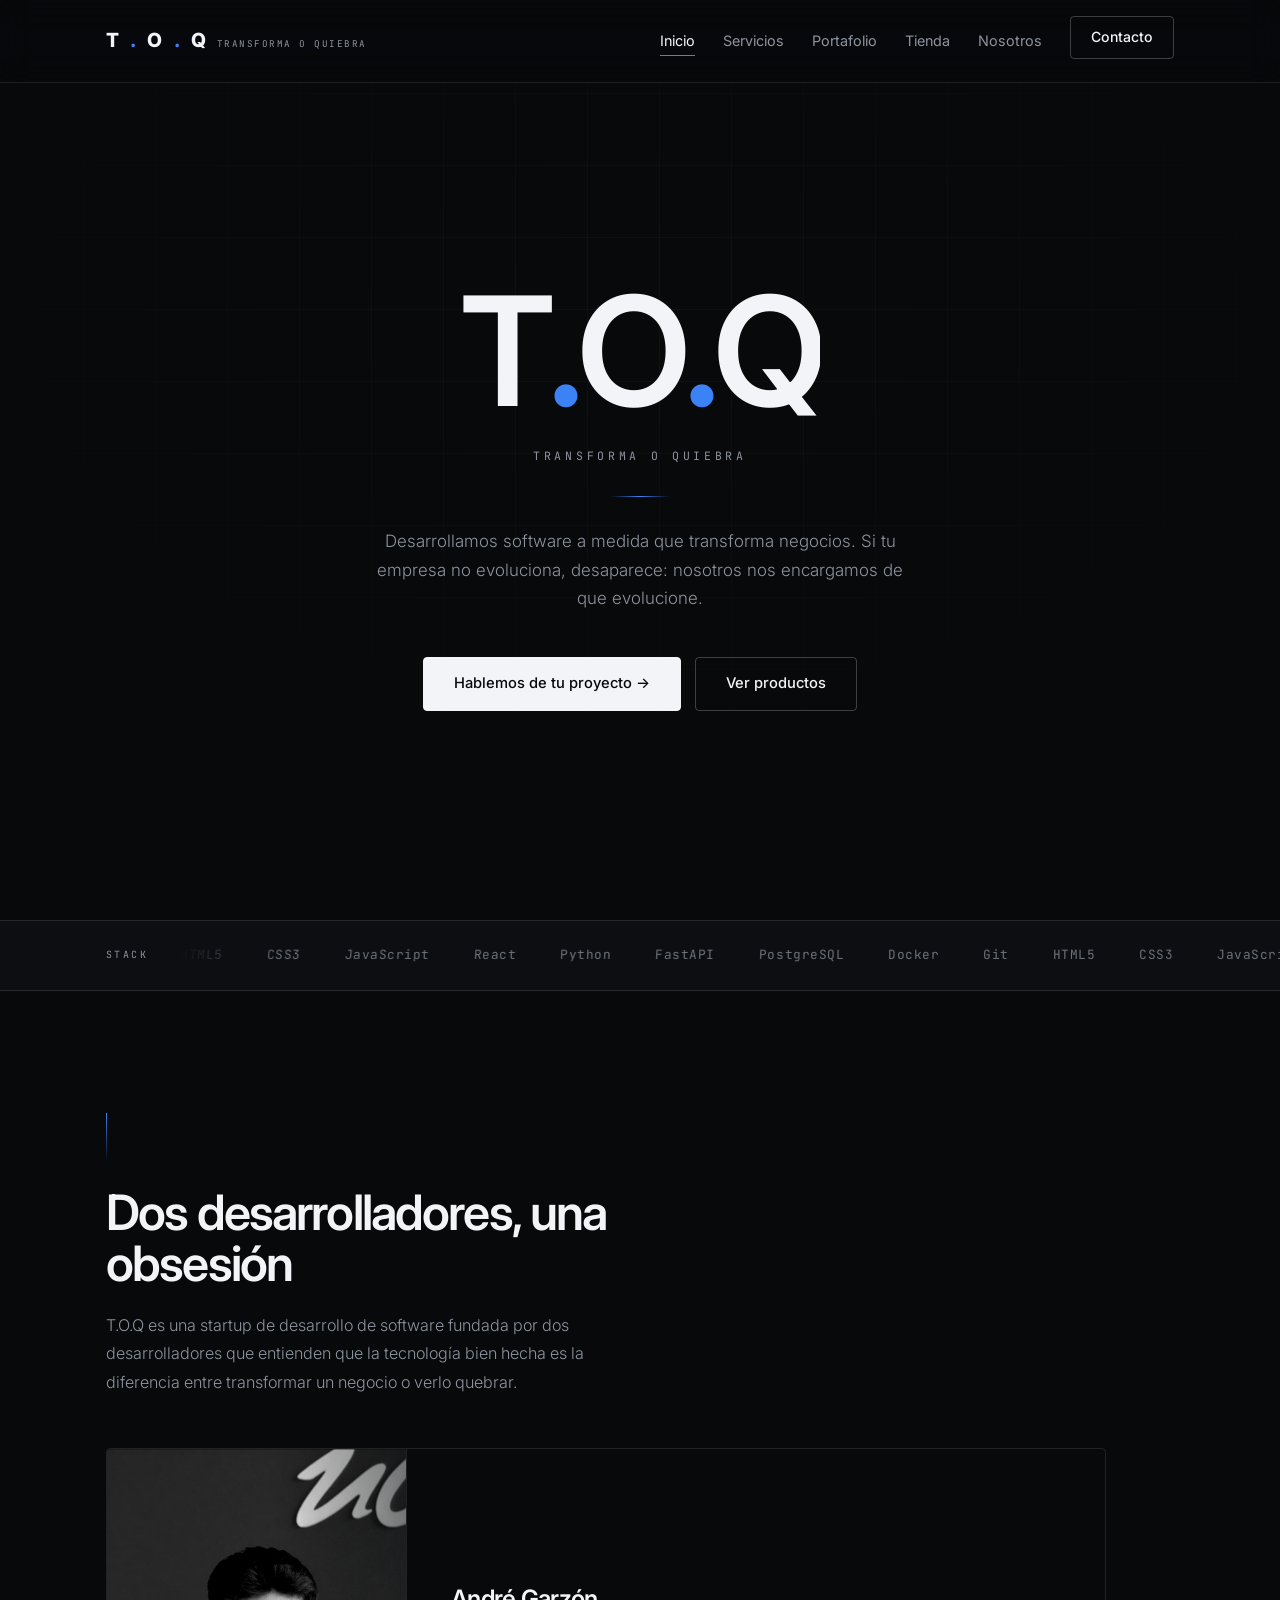
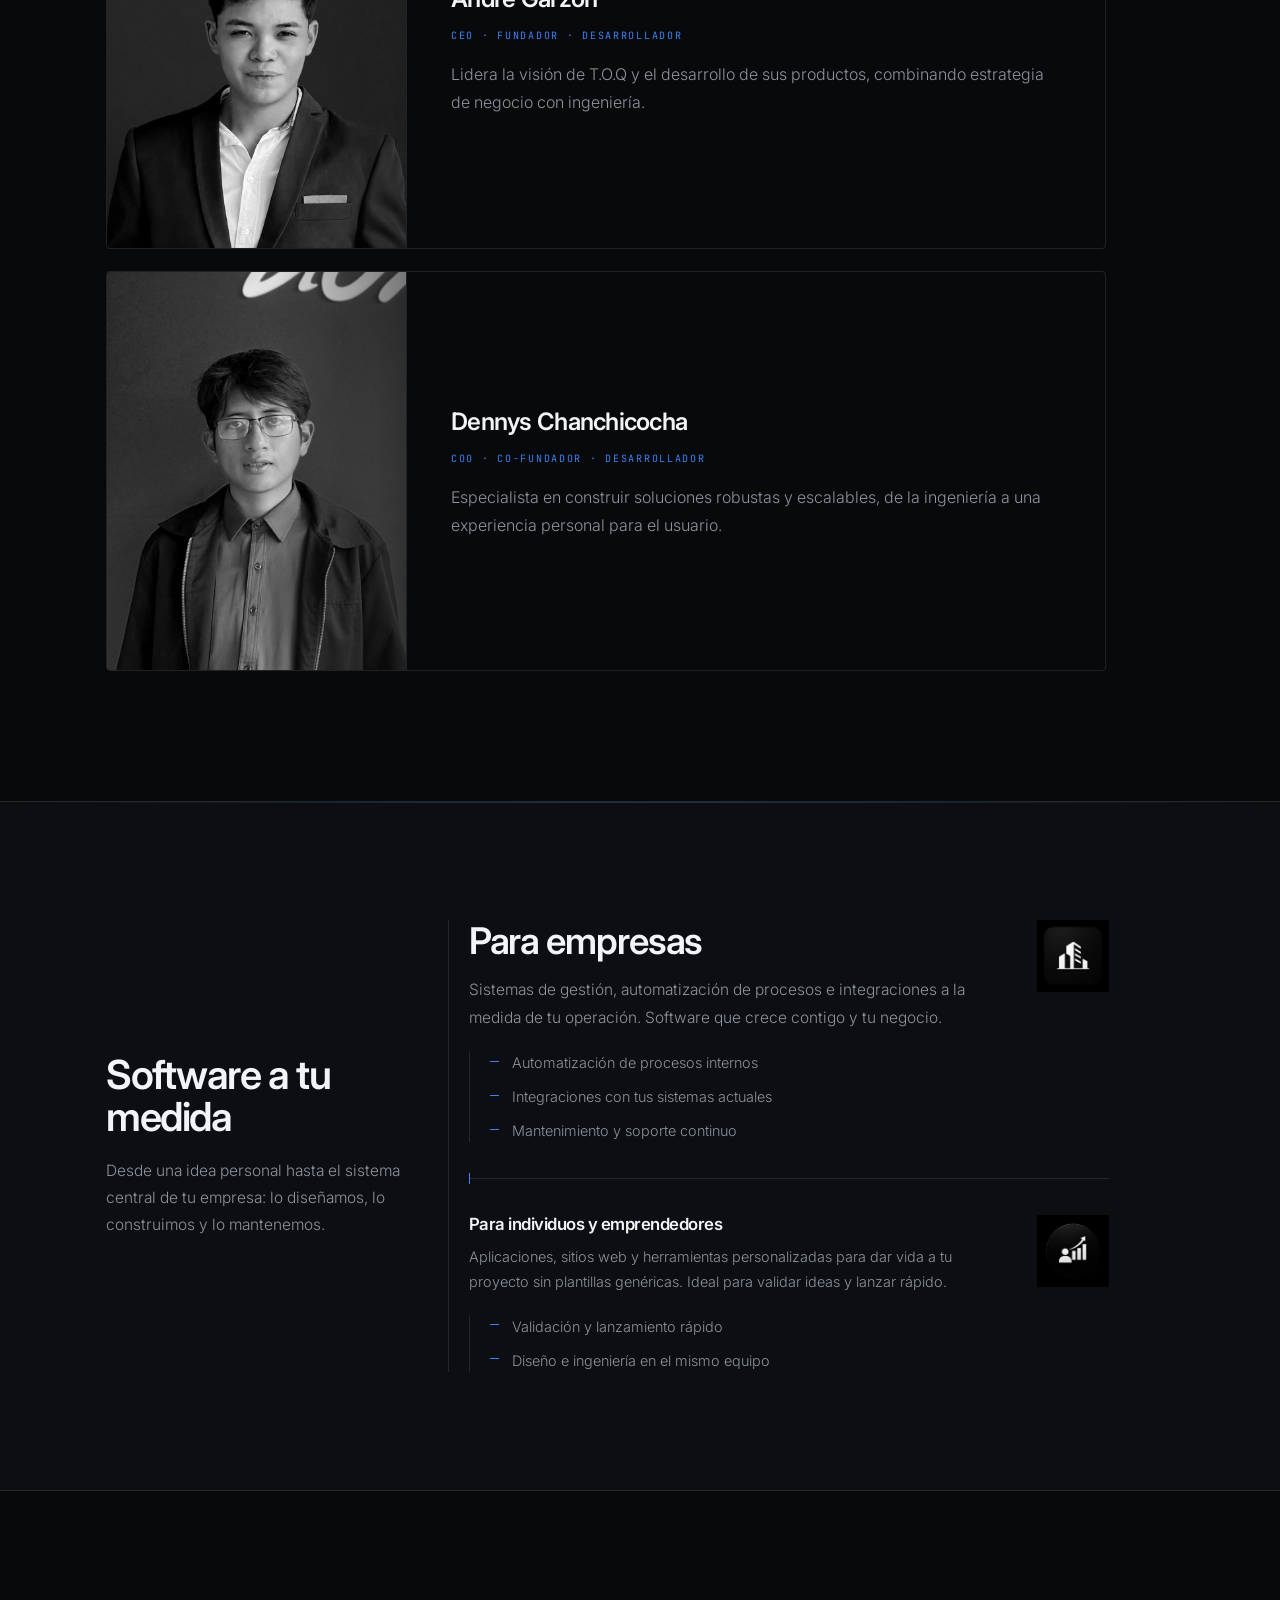
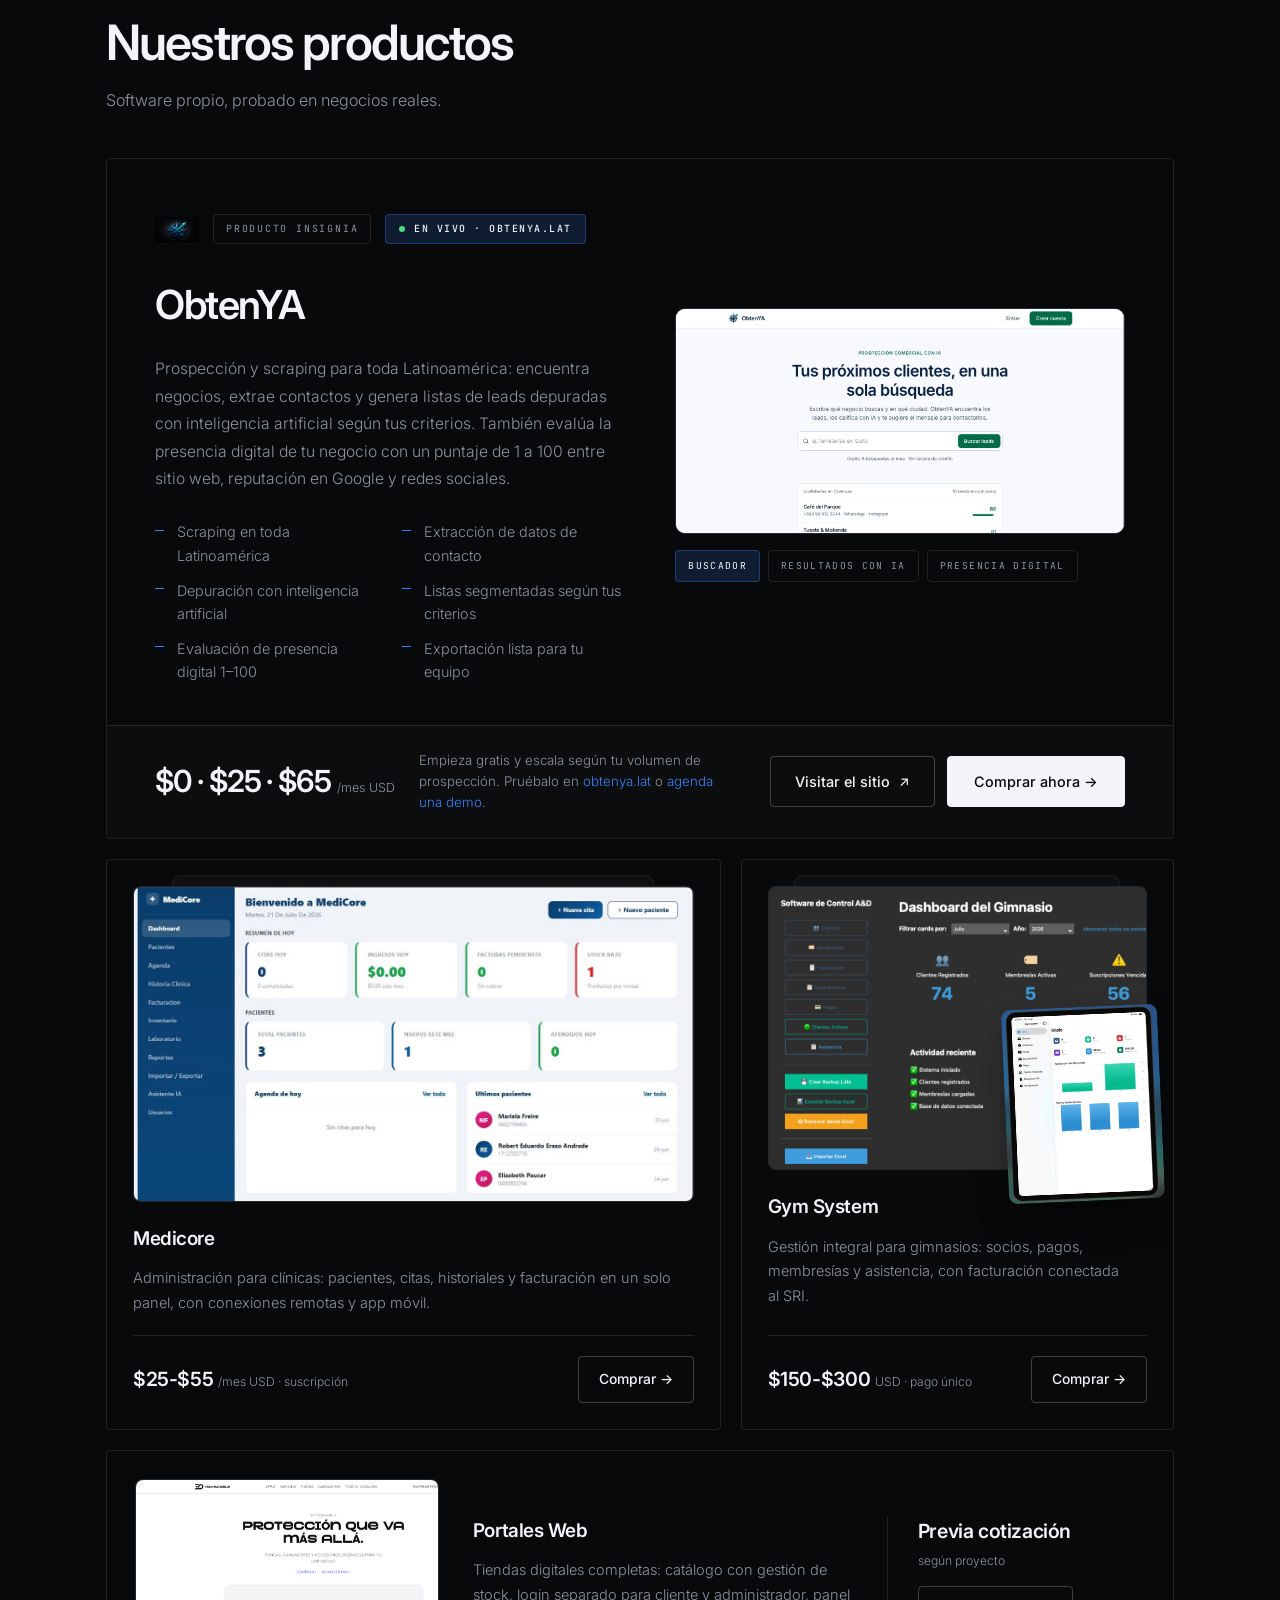
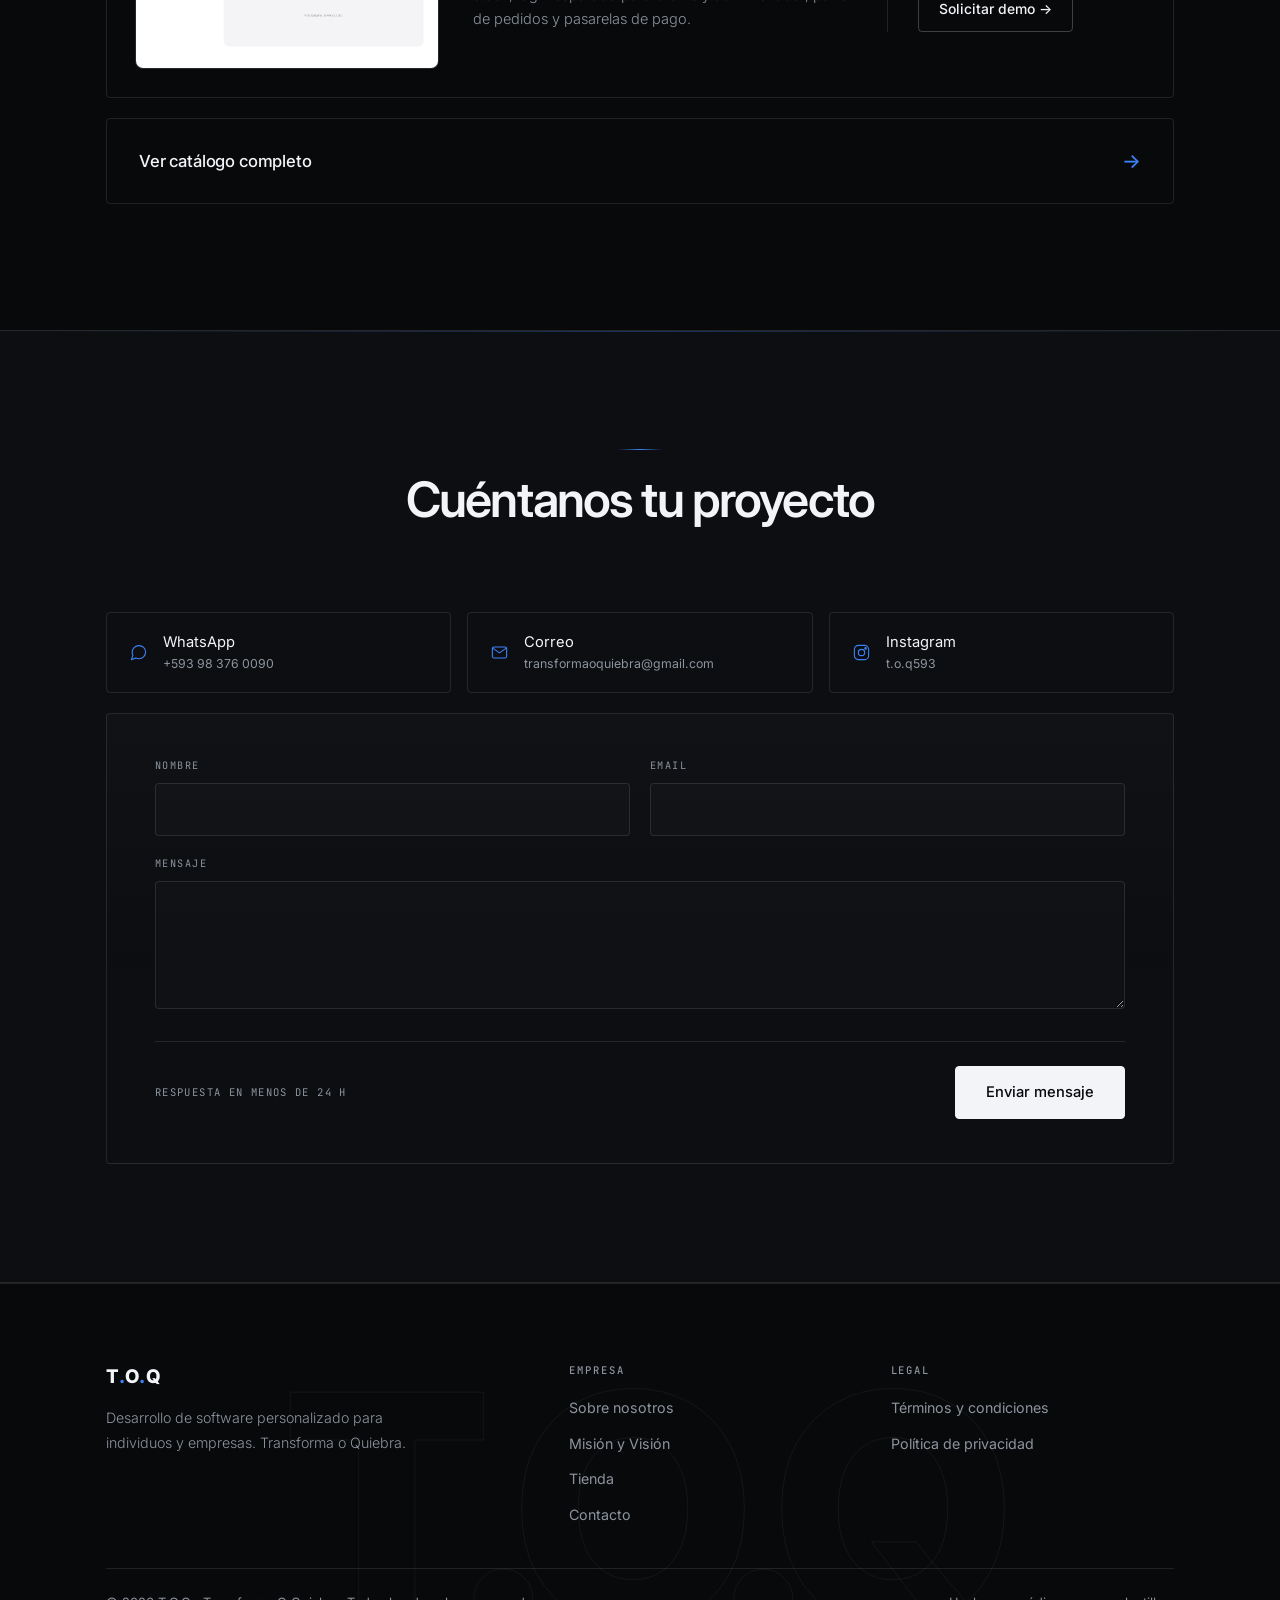
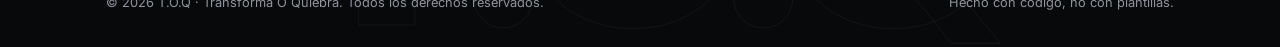
==== commit c288f00b: "arreglos" ====
--- a/index.html
+++ b/index.html
@@ -119,43 +119,35 @@
       <div style="max-width:var(--maxw);margin:0 auto;padding:0 26px;position:relative">
         <div data-bento style="display:grid;grid-template-columns:repeat(12,1fr);gap:20px;align-items:stretch">
 
-          <div style="grid-column:1 / span 4;display:flex;flex-direction:column;justify-content:center;padding:10px 8px 10px 0">
+          <div class="svc-intro" style="grid-column:1 / span 4;display:flex;flex-direction:column;justify-content:center;padding:10px 28px 10px 0">
             <h2 data-reveal style="font-size:clamp(1.8rem,3.4vw,2.5rem);font-weight:600;letter-spacing:-.036em;line-height:1.06;margin-bottom:18px;opacity:0;transform:translateY(24px);transition:opacity .8s var(--eo),transform .8s var(--eo)">Software a tu medida</h2>
             <p data-reveal data-d="120" style="color:var(--muted);font-size:.97rem;font-weight:300;line-height:1.75;text-wrap:pretty;opacity:0;transform:translateY(20px);transition:opacity .8s var(--eo),transform .8s var(--eo)">Desde una idea personal hasta el sistema central de tu empresa: lo diseñamos, lo construimos y lo mantenemos.</p>
           </div>
 
-          <article class="x7" data-card data-reveal data-d="80" data-featpad style="grid-column:5 / span 8;position:relative;overflow:hidden;border:1px solid var(--border);border-radius:var(--r);background:transparent;opacity:0;transform:translateY(26px);transition:opacity .8s var(--eo),transform .8s var(--eo),border-color .3s var(--eo),background .3s var(--eo),box-shadow .45s var(--eo);padding:40px 42px">
-            <div data-bentorow style="display:grid;grid-template-columns:1fr 96px;gap:34px;align-items:start">
-              <div>
-                <h3 style="font-size:1.38rem;font-weight:600;letter-spacing:-.026em;margin-bottom:14px">Para individuos y emprendedores</h3>
-                <p style="color:var(--muted);font-size:.95rem;font-weight:300;line-height:1.75;text-wrap:pretty">Aplicaciones, sitios web y herramientas personalizadas para dar vida a tu proyecto sin plantillas genéricas. Ideal para validar ideas y lanzar rápido.</p>
-                <ul style="display:grid;gap:11px;margin-top:24px">
-                  <li data-tick style="position:relative;padding-left:22px;color:var(--muted);font-size:.9rem;font-weight:300">Validación y lanzamiento rápido</li>
-                  <li data-tick style="position:relative;padding-left:22px;color:var(--muted);font-size:.9rem;font-weight:300">Diseño e ingeniería en el mismo equipo</li>
-                </ul>
-              </div>
-              <div style="width:84px;height:84px;justify-self:end">
-                <img data-lift src="assets/img/servicios/individuos.png" alt="" loading="lazy" width="84" height="84" style="width:84px;height:84px;object-fit:contain">
-              </div>
-            </div>
-          </article>
-
-          <article class="x7" data-card data-reveal data-d="190" data-featpad style="grid-column:1 / span 12;position:relative;overflow:hidden;border:1px solid var(--border);border-radius:var(--r);background:transparent;opacity:0;transform:translateY(26px);transition:opacity .8s var(--eo),transform .8s var(--eo),border-color .3s var(--eo),background .3s var(--eo),box-shadow .45s var(--eo);background:linear-gradient(90deg,rgba(255,255,255,.03),transparent 55%);padding:38px 42px">
-            <div data-bentorow style="display:grid;grid-template-columns:84px 1.1fr 1fr;gap:38px;align-items:center">
-              <div style="width:84px;height:84px">
-                <img data-lift src="assets/img/servicios/empresas.png" alt="" loading="lazy" width="84" height="84" style="width:84px;height:84px;object-fit:contain">
-              </div>
-              <div>
-                <h3 style="font-size:1.38rem;font-weight:600;letter-spacing:-.026em;margin-bottom:12px">Para empresas</h3>
-                <p style="color:var(--muted);font-size:.95rem;font-weight:300;line-height:1.75;text-wrap:pretty">Sistemas de gestión, automatización de procesos e integraciones a la medida de tu operación. Software que crece contigo y tu negocio.</p>
-              </div>
-              <ul style="display:grid;gap:12px;border-left:1px solid var(--border);padding-left:34px">
+          <div class="svc-panel" data-reveal data-d="80" style="grid-column:5 / span 8;opacity:0;transform:translateY(26px);transition:opacity .8s var(--eo),transform .8s var(--eo)">
+            <div data-card>
+              <h3 class="svc-heading svc-heading--lg">Para empresas</h3>
+              <p style="color:var(--muted);font-size:.97rem;font-weight:300;line-height:1.75;text-wrap:pretty;max-width:60ch">Sistemas de gestión, automatización de procesos e integraciones a la medida de tu operación. Software que crece contigo y tu negocio.</p>
+              <ul class="svc-list">
                 <li data-tick style="position:relative;padding-left:22px;color:var(--muted);font-size:.9rem;font-weight:300">Automatización de procesos internos</li>
                 <li data-tick style="position:relative;padding-left:22px;color:var(--muted);font-size:.9rem;font-weight:300">Integraciones con tus sistemas actuales</li>
                 <li data-tick style="position:relative;padding-left:22px;color:var(--muted);font-size:.9rem;font-weight:300">Mantenimiento y soporte continuo</li>
               </ul>
             </div>
-          </article>
+            <img class="svc-mark" src="assets/img/servicios/empresas.png" alt="" loading="lazy" width="72" height="72">
+
+            <div class="svc-divider" aria-hidden="true"></div>
+
+            <div data-card>
+              <h3 class="svc-heading svc-heading--sm">Para individuos y emprendedores</h3>
+              <p style="color:var(--muted);font-size:.9rem;font-weight:300;line-height:1.75;text-wrap:pretty">Aplicaciones, sitios web y herramientas personalizadas para dar vida a tu proyecto sin plantillas genéricas. Ideal para validar ideas y lanzar rápido.</p>
+              <ul class="svc-list">
+                <li data-tick style="position:relative;padding-left:22px;color:var(--muted);font-size:.9rem;font-weight:300">Validación y lanzamiento rápido</li>
+                <li data-tick style="position:relative;padding-left:22px;color:var(--muted);font-size:.9rem;font-weight:300">Diseño e ingeniería en el mismo equipo</li>
+              </ul>
+            </div>
+            <img class="svc-mark" src="assets/img/servicios/individuos.png" alt="" loading="lazy" width="72" height="72">
+          </div>
 
         </div>
       </div>
--- a/css/styles.css
+++ b/css/styles.css
@@ -78,6 +78,23 @@
 [data-parallax]{transition:transform .55s var(--eo)}
 [data-word]{will-change:transform,opacity}
 @keyframes toqDraw{from{transform:scaleY(0)}to{transform:scaleY(1)}}
+
+/* --- Servicios ("Software a tu medida"): composición editorial sin cards, solo esta sección --- */
+.svc-heading{font-weight:600;letter-spacing:-.03em;line-height:1.15}
+.svc-heading--lg{font-size:clamp(1.7rem,3.2vw,2.3rem);margin-bottom:14px}
+.svc-heading--sm{font-size:1.05rem;margin-bottom:10px}
+.svc-panel{display:grid;grid-template-columns:1fr auto;column-gap:28px;align-items:start;max-width:640px}
+.svc-mark{display:block;object-fit:contain;width:72px;height:72px}
+.svc-list{display:grid;gap:11px;margin-top:20px;border-left:1px solid var(--border);padding-left:20px}
+.svc-divider{grid-column:1 / -1;position:relative;height:1px;background:var(--border);margin:36px 0}
+.svc-divider::before{content:"";position:absolute;left:0;top:-5px;width:1px;height:11px;background:var(--accent)}
+@media (min-width:921px){
+  .svc-intro{border-right:1px solid var(--border)}
+}
+@media (max-width:920px){
+  .svc-panel{grid-template-columns:1fr}
+  .svc-mark{margin-top:16px}
+}
 @media (max-width:1100px){
   [data-pricebar]{grid-template-columns:1fr!important;gap:18px!important}
   [data-pricebar] > div:last-child{justify-content:flex-start!important}
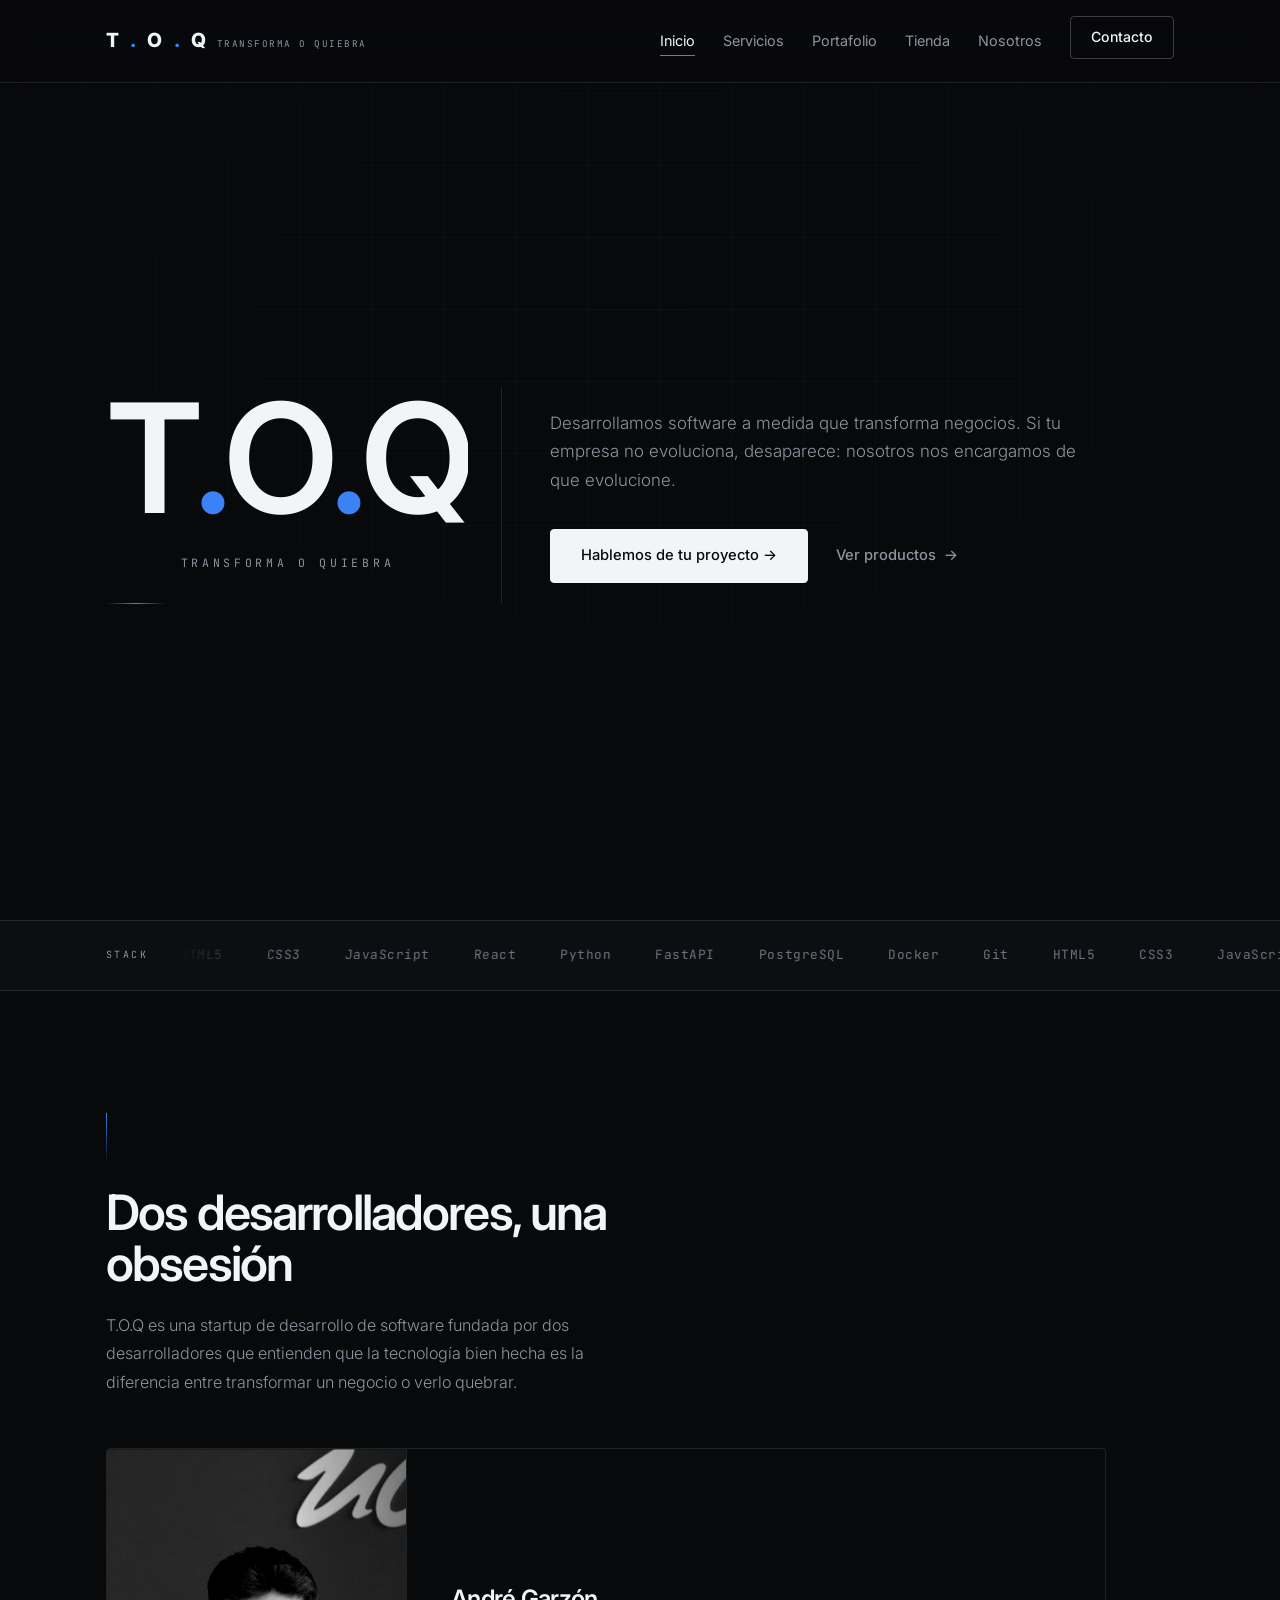
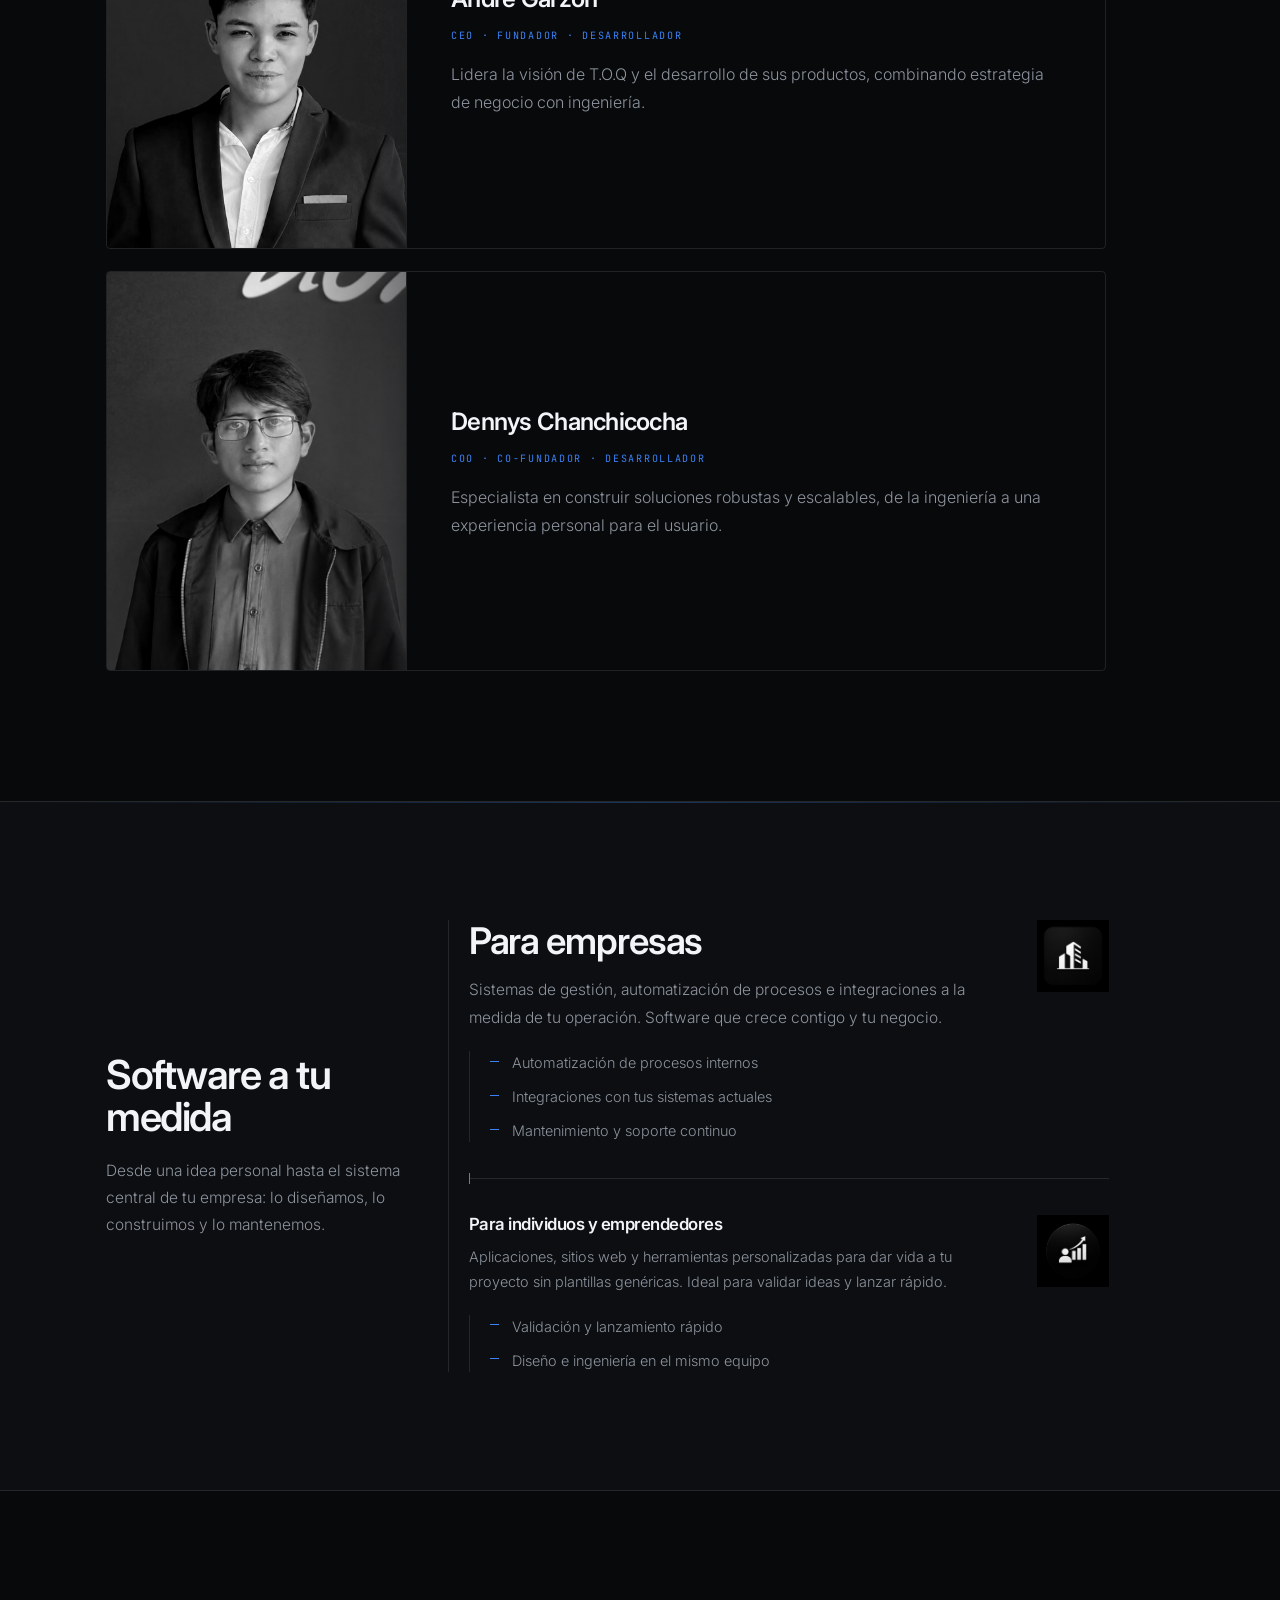
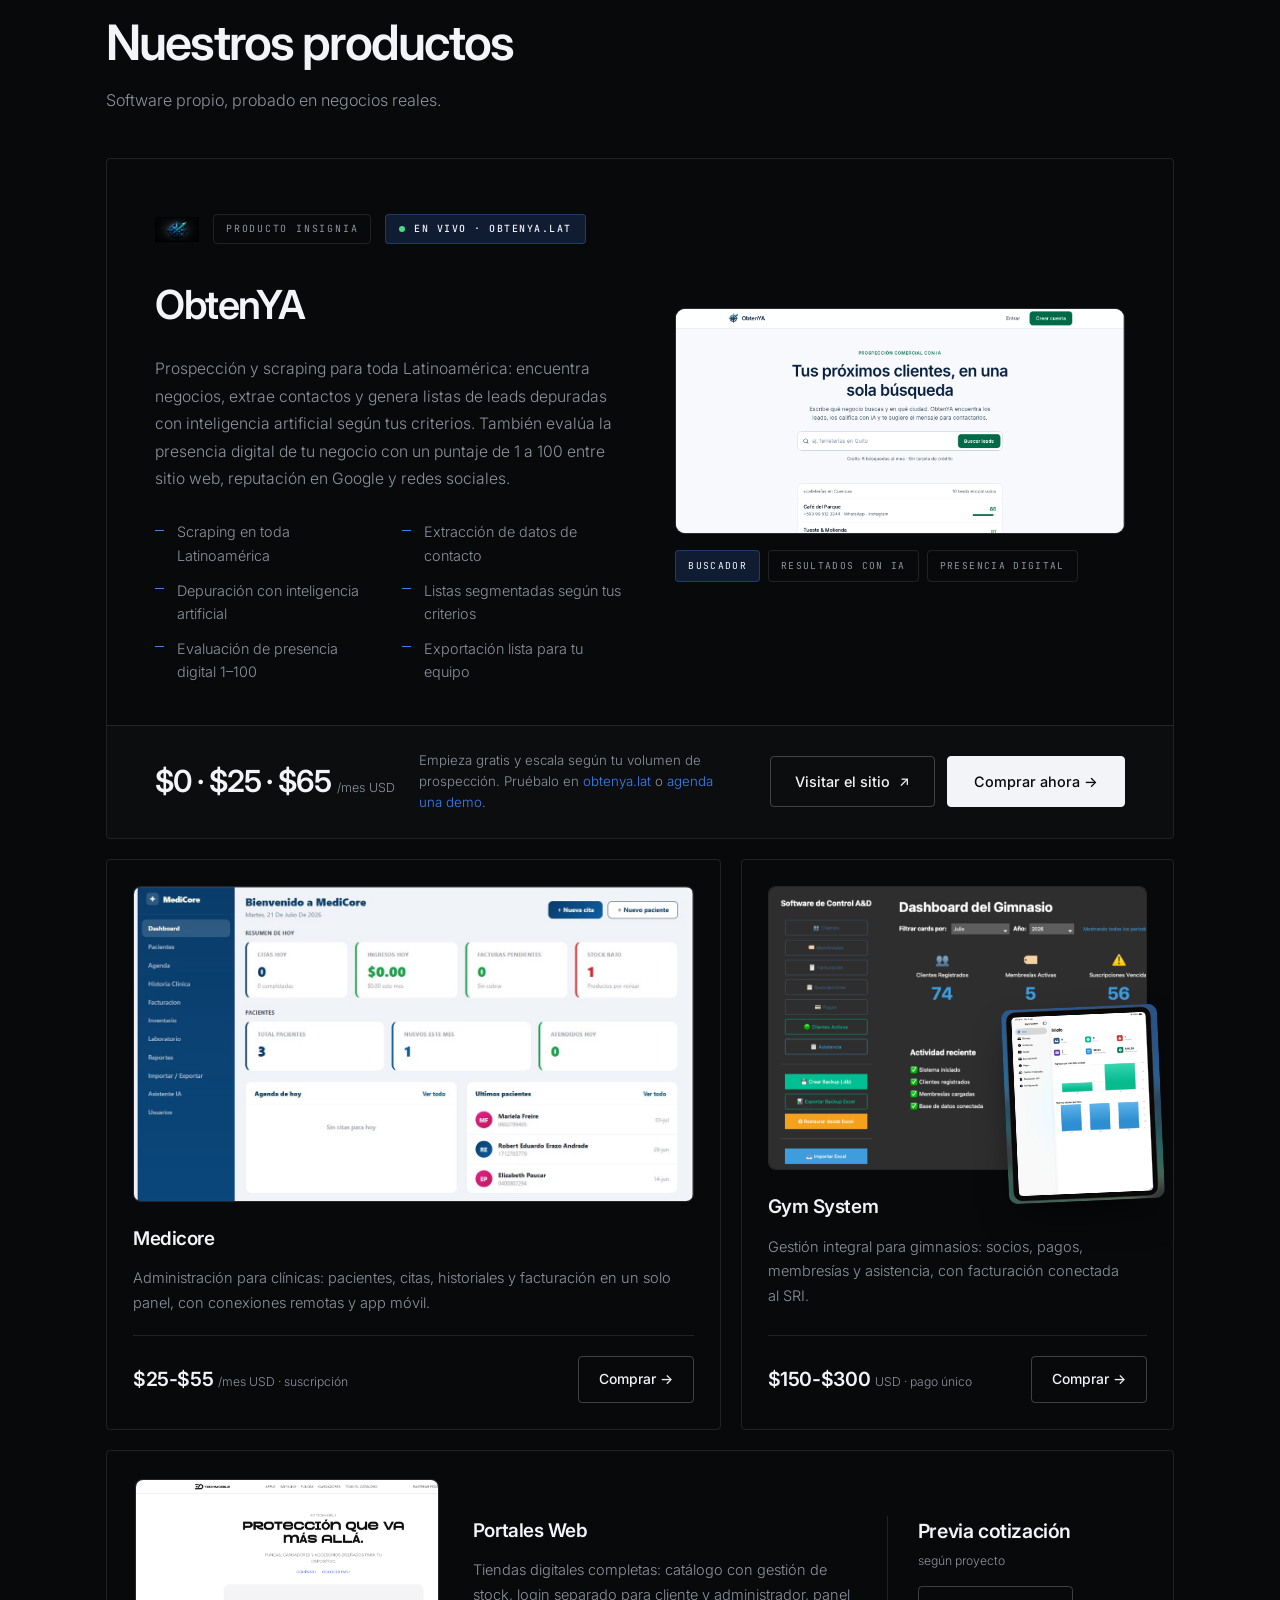
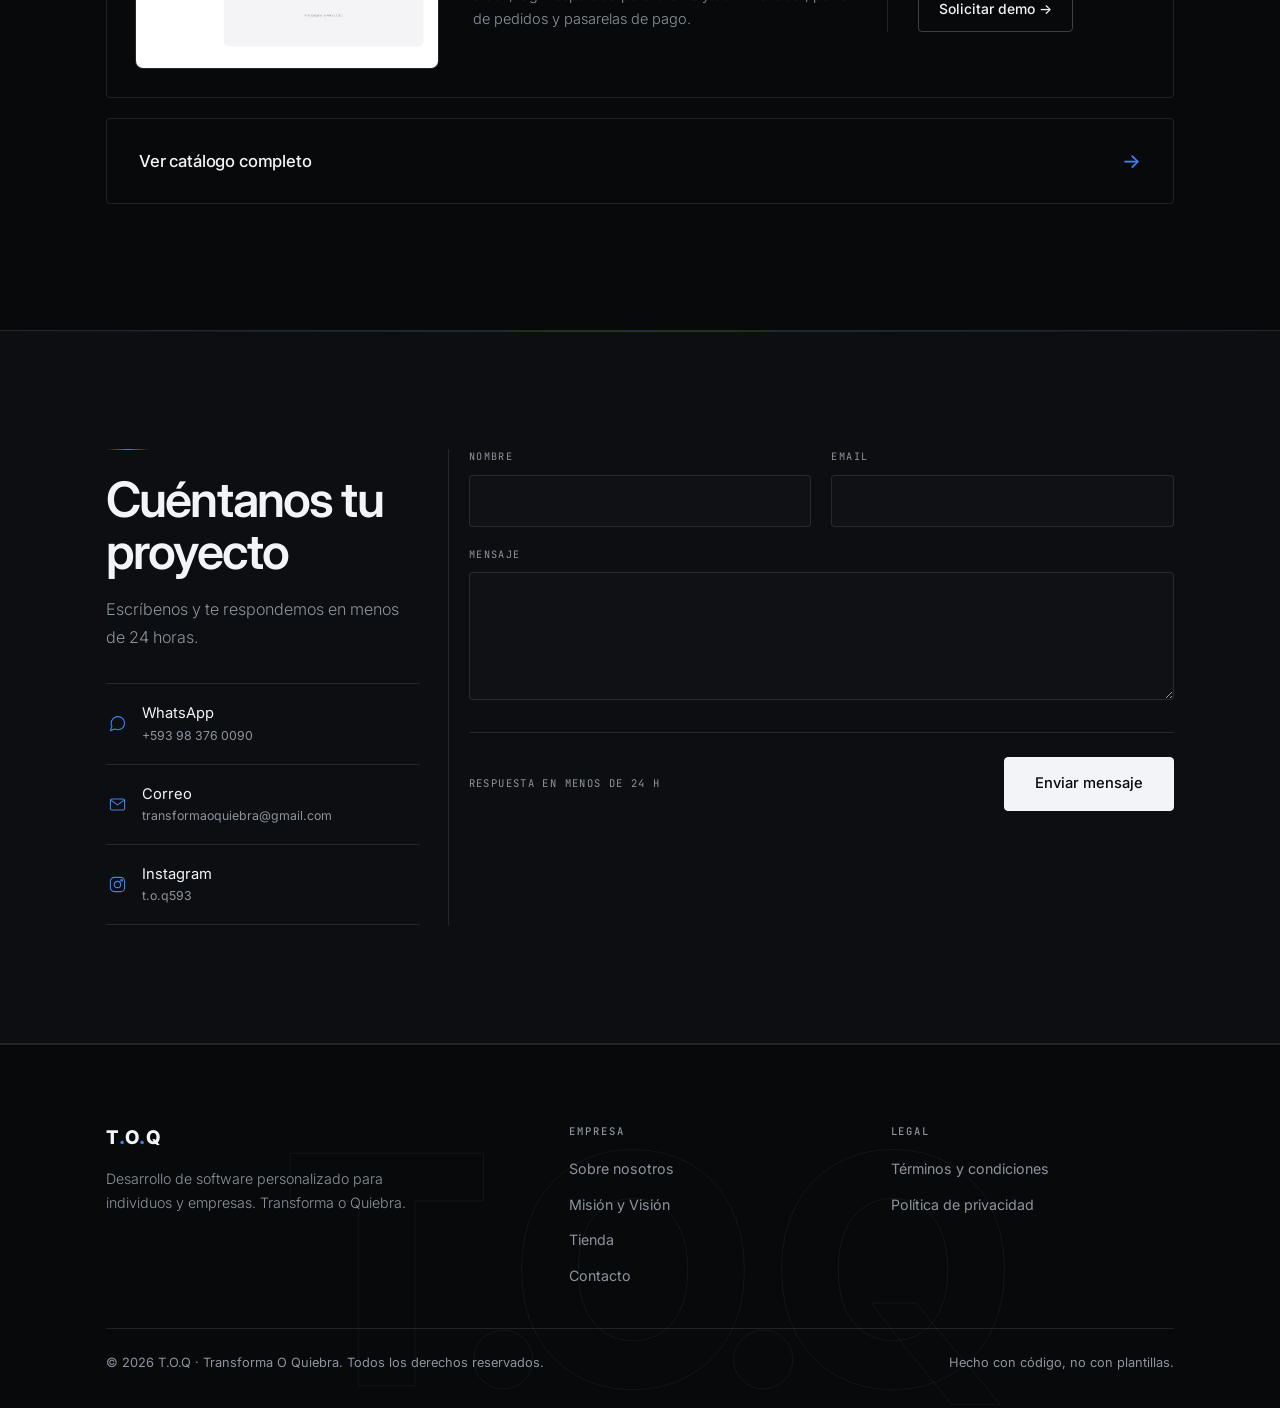
==== commit e8751cad: "cambios" ====
--- a/index.html
+++ b/index.html
@@ -47,19 +47,25 @@
         <div style="position:absolute;inset:0;background:linear-gradient(180deg,transparent 62%,rgba(8,9,11,.78) 100%)"></div>
       </div>
 
-      <div style="max-width:var(--maxw);margin:0 auto;padding:0 26px;text-align:center;position:relative;width:100%">
-        <div style="display:inline-block;padding:0 .06em">
-          <h1 style="position:relative;overflow:hidden;font-size:clamp(4rem,13.5vw,9.5rem);font-weight:600;letter-spacing:-.045em;line-height:.94;display:flex;justify-content:center">
-            <span style="display:inline-block;color:var(--text);animation:toqFlip 1.15s var(--eo) .05s both">T</span><span style="display:inline-block;color:var(--accent);animation:toqFlip 1.15s var(--eo) .14s both">.</span><span style="display:inline-block;color:var(--text);animation:toqFlip 1.15s var(--eo) .23s both">O</span><span style="display:inline-block;color:var(--accent);animation:toqFlip 1.15s var(--eo) .32s both">.</span><span style="display:inline-block;color:var(--text);animation:toqFlip 1.15s var(--eo) .41s both">Q</span>
-            <span aria-hidden="true" style="position:absolute;inset:0;pointer-events:none;background:linear-gradient(105deg,transparent 40%,rgba(255,255,255,.28) 50%,transparent 60%);animation:toqSheen 2.4s var(--eio) 1.2s 1 both"></span>
-          </h1>
-        </div>
-        <p style="font-family:var(--mono);font-size:.72rem;font-weight:400;color:var(--muted);letter-spacing:.32em;text-transform:uppercase;margin:24px 0 0;animation:toqTrack 1.5s var(--eo) .5s both">Transforma o Quiebra</p>
-        <div style="width:60px;height:1px;background:linear-gradient(90deg,transparent,var(--accent),transparent);margin:30px auto 0;transform:scaleX(0);animation:toqGrow .9s var(--eo) .8s both"></div>
-        <p style="color:var(--muted);max-width:560px;margin:30px auto 44px;font-size:1.06rem;font-weight:300;line-height:1.7;text-wrap:pretty;animation:toqRise 1s var(--eo) .72s both">Desarrollamos software a medida que transforma negocios. Si tu empresa no evoluciona, desaparece: nosotros nos encargamos de que evolucione.</p>
-        <div data-cta-row style="display:flex;gap:14px;justify-content:center;flex-wrap:wrap;animation:toqRise 1s var(--eo) .88s both">
-          <a class="x4" data-btn data-shine data-inv href="#contacto" data-magnet style="display:inline-block;padding:14px 30px;border-radius:var(--r);font-weight:500;font-size:.92rem;background:var(--text);color:var(--bg);border:1px solid var(--text);transition:background .2s var(--eo),transform .35s var(--eo),box-shadow .35s var(--eo)">Hablemos de tu proyecto <span data-arrow>&#8594;</span></a>
-          <a class="x5" data-btn href="tienda.html" style="display:inline-block;padding:14px 30px;border-radius:var(--r);font-weight:500;font-size:.92rem;background:transparent;color:var(--text);border:1px solid var(--border-strong);transition:background .2s var(--eo),border-color .2s var(--eo),transform .2s var(--eo)">Ver productos</a>
+      <div class="hero-grid" style="max-width:var(--maxw);margin:0 auto;padding:0 26px;position:relative;width:100%">
+        <div class="hero-mark">
+          <div class="hero-word-col">
+            <div style="padding:0 .06em">
+              <h1 class="hero-word" style="position:relative;overflow:hidden;font-size:clamp(4rem,13.5vw,9.5rem);font-weight:600;letter-spacing:-.045em;line-height:.94;display:flex">
+                <span style="display:inline-block;color:var(--text);animation:toqFlip 1.15s var(--eo) .05s both">T</span><span style="display:inline-block;color:var(--accent);animation:toqFlip 1.15s var(--eo) .14s both">.</span><span style="display:inline-block;color:var(--text);animation:toqFlip 1.15s var(--eo) .23s both">O</span><span style="display:inline-block;color:var(--accent);animation:toqFlip 1.15s var(--eo) .32s both">.</span><span style="display:inline-block;color:var(--text);animation:toqFlip 1.15s var(--eo) .41s both">Q</span>
+                <span aria-hidden="true" style="position:absolute;inset:0;pointer-events:none;background:linear-gradient(105deg,transparent 40%,rgba(255,255,255,.28) 50%,transparent 60%);animation:toqSheen 2.4s var(--eio) 1.2s 1 both"></span>
+              </h1>
+            </div>
+            <p class="hero-tagline" style="font-family:var(--mono);font-size:.72rem;font-weight:400;color:var(--muted);letter-spacing:.32em;text-transform:uppercase;margin:24px 0 0;animation:toqTrack 1.5s var(--eo) .5s both">Transforma o Quiebra</p>
+          </div>
+          <div class="hero-line" style="width:60px;height:1px;background:linear-gradient(90deg,transparent,var(--accent),transparent);transform:scaleX(0);animation:toqGrow .9s var(--eo) .8s both"></div>
+        </div>
+        <div class="hero-brief">
+          <p class="hero-desc" style="color:var(--muted);max-width:560px;margin:0 0 34px;font-size:1.06rem;font-weight:300;line-height:1.7;text-wrap:pretty;animation:toqRise 1s var(--eo) .72s both">Desarrollamos software a medida que transforma negocios. Si tu empresa no evoluciona, desaparece: nosotros nos encargamos de que evolucione.</p>
+          <div class="hero-cta-row" data-cta-row style="display:flex;align-items:center;gap:28px;flex-wrap:wrap;animation:toqRise 1s var(--eo) .88s both">
+            <a class="x4" data-btn data-shine data-inv href="#contacto" data-magnet style="display:inline-block;padding:14px 30px;border-radius:var(--r);font-weight:500;font-size:.92rem;background:var(--text);color:var(--bg);border:1px solid var(--text);transition:background .2s var(--eo),transform .35s var(--eo),box-shadow .35s var(--eo)">Hablemos de tu proyecto <span data-arrow>&#8594;</span></a>
+            <a class="hero-cta-secondary" data-btn href="tienda.html" style="display:inline-flex;align-items:center;gap:8px;padding:10px 0;font-weight:500;font-size:.92rem">Ver productos <span data-arrow>&#8594;</span></a>
+          </div>
         </div>
       </div>
     </section>
@@ -98,7 +104,7 @@
             </div>
             </div>
           </article>
-          <article class="x6" data-card data-team data-reveal data-d="170" tabindex="0" data-offset style="position:relative;overflow:hidden;border:1px solid var(--border);border-radius:var(--r);background:transparent;opacity:0;transform:translateY(26px);transition:opacity .8s var(--eo),transform .8s var(--eo),border-color .3s var(--eo),background .3s var(--eo),box-shadow .45s var(--eo);cursor:pointer">            <div data-bentorow style="display:grid;grid-template-columns:300px 1fr;align-items:stretch">
+          <article class="x6" data-card data-team data-reveal data-d="170" tabindex="0" style="position:relative;overflow:hidden;border:1px solid var(--border);border-radius:var(--r);background:transparent;opacity:0;transform:translateY(26px);transition:opacity .8s var(--eo),transform .8s var(--eo),border-color .3s var(--eo),background .3s var(--eo),box-shadow .45s var(--eo);cursor:pointer">            <div data-bentorow style="display:grid;grid-template-columns:300px 1fr;align-items:stretch">
             <div style="position:relative;overflow:hidden;border-right:1px solid var(--border)">
               <img data-photo src="assets/img/equipo/dennys-chanchicocha.png" alt="Dennys Chanchicocha" loading="lazy" style="width:100%;height:100%;min-height:330px;aspect-ratio:3 / 4;object-fit:cover;object-position:center 16%;filter:grayscale(100%) contrast(1.04);transition:filter .5s var(--eo),transform .6s var(--eo)">
               <div aria-hidden="true" style="position:absolute;inset:0;background:linear-gradient(90deg,transparent 55%,rgba(8,9,11,.5) 100%);pointer-events:none"></div>
@@ -209,7 +215,6 @@
 
         <div data-bento style="display:grid;grid-template-columns:repeat(12,1fr);gap:20px;margin-top:20px">
           <article class="x6" data-card data-reveal data-d="60" style="grid-column:1 / span 7;position:relative;overflow:hidden;border:1px solid var(--border);border-radius:var(--r);background:transparent;opacity:0;transform:translateY(26px);transition:opacity .8s var(--eo),transform .8s var(--eo),border-color .3s var(--eo),background .3s var(--eo),box-shadow .45s var(--eo);display:flex;flex-direction:column;padding:26px">            <div style="position:relative;margin-bottom:22px">
-              <div aria-hidden="true" style="position:absolute;left:7%;right:7%;top:-11px;height:100%;border:1px solid rgba(255,255,255,.07);border-radius:9px;background:linear-gradient(180deg,rgba(255,255,255,.03),transparent 70%)"></div>
               <div style="position:relative;border-radius:8px;overflow:hidden;border:1px solid rgba(255,255,255,.10);background:var(--bg-soft)">
                 <img data-zoom src="assets/img/productos/medicore/medicore-preview.jpeg" alt="Medicore vista previa" loading="lazy" style="width:100%;aspect-ratio:16 / 9;object-fit:cover;object-position:top left">
               </div>
@@ -222,7 +227,6 @@
             </div>
           </article>
           <article class="x6" data-card data-reveal data-d="150" style="grid-column:8 / span 5;position:relative;overflow:hidden;border:1px solid var(--border);border-radius:var(--r);background:transparent;opacity:0;transform:translateY(26px);transition:opacity .8s var(--eo),transform .8s var(--eo),border-color .3s var(--eo),background .3s var(--eo),box-shadow .45s var(--eo);display:flex;flex-direction:column;padding:26px">            <div style="position:relative;margin-bottom:22px">
-              <div aria-hidden="true" style="position:absolute;left:7%;right:7%;top:-11px;height:100%;border:1px solid rgba(255,255,255,.07);border-radius:9px;background:linear-gradient(180deg,rgba(255,255,255,.03),transparent 70%)"></div>
               <div style="position:relative;border-radius:8px;overflow:hidden;border:1px solid rgba(255,255,255,.10);background:var(--bg-soft)">
                 <img data-zoom src="assets/img/productos/gym/gym-system-preview.png" alt="Gym System vista previa" loading="lazy" style="width:100%;aspect-ratio:4 / 3;object-fit:cover;object-position:top left">
               </div>
@@ -263,52 +267,59 @@
     <section id="contacto" data-sec style="padding:118px 0;background:var(--bg-soft);border-top:1px solid var(--border);border-bottom:1px solid var(--border);position:relative;overflow:hidden">
       <div aria-hidden="true" style="position:absolute;left:0;right:0;top:0;height:1px;background:linear-gradient(90deg,transparent,var(--accent-line) 50%,transparent)"></div>
       <div style="max-width:var(--maxw);margin:0 auto;padding:0 26px;position:relative">
-        <div style="text-align:center;max-width:620px;margin:0 auto 40px">
-          <div data-reveal style="width:44px;height:1px;background:linear-gradient(90deg,transparent,var(--accent),transparent);margin:0 auto 24px;opacity:0;transform:scaleX(0);transition:opacity .5s var(--eo),transform .85s var(--eo)"></div>
-          <h2 data-reveal style="font-size:clamp(1.9rem,4.4vw,3.05rem);font-weight:600;letter-spacing:-.038em;line-height:1.05;margin-bottom:18px;opacity:0;transform:translateY(24px);transition:opacity .8s var(--eo),transform .8s var(--eo)">Cuéntanos tu proyecto</h2>
-          <p data-reveal data-d="100" style="color:var(--muted);font-size:1.01rem;font-weight:300;line-height:1.75;opacity:0;transform:translateY(20px);transition:opacity .8s var(--eo),transform .8s var(--eo)">Escríbenos y te respondemos en menos de 24 horas.</p>
-        </div>
-
-        <div data-bentorow style="display:grid;grid-template-columns:repeat(3,1fr);gap:16px;margin-bottom:20px">
-          <a class="x13" data-card data-reveal data-d="40" href="https://wa.me/593983760090" target="_blank" rel="noopener" style="position:relative;overflow:hidden;display:flex;align-items:center;gap:15px;border:1px solid var(--border);border-radius:var(--r);padding:18px 22px;color:var(--text);font-size:.92rem;background:transparent;opacity:0;transform:translateY(22px);transition:opacity .8s var(--eo),transform .5s var(--eo),border-color .25s var(--eo),background .25s var(--eo)">            <div style="flex:0 0 auto;display:flex"><svg data-lift width="19" height="19" viewBox="0 0 24 24" fill="none" stroke="currentColor" stroke-width="1.4" stroke-linecap="round" stroke-linejoin="round" style="color:var(--accent)"><path d="M21 11.5a8.4 8.4 0 0 1-8.5 8.4 8.6 8.6 0 0 1-3.9-.9L3 21l1.9-5.4a8.4 8.4 0 0 1-.9-3.9 8.4 8.4 0 0 1 8.5-8.4 8.4 8.4 0 0 1 8.5 8.2z"></path></svg></div>
-            <span>WhatsApp<small style="display:block;color:var(--muted);font-size:.77rem">+593 98 376 0090</small></span>
-          </a>
-          <a class="x13" data-card data-reveal data-d="110" href="mailto:transformaoquiebra@gmail.com" style="position:relative;overflow:hidden;display:flex;align-items:center;gap:15px;border:1px solid var(--border);border-radius:var(--r);padding:18px 22px;color:var(--text);font-size:.92rem;background:transparent;opacity:0;transform:translateY(22px);transition:opacity .8s var(--eo),transform .5s var(--eo),border-color .25s var(--eo),background .25s var(--eo)">            <div style="flex:0 0 auto;display:flex"><svg data-lift width="19" height="19" viewBox="0 0 24 24" fill="none" stroke="currentColor" stroke-width="1.4" stroke-linecap="round" stroke-linejoin="round" style="color:var(--accent)"><rect x="3" y="5" width="18" height="14" rx="2"></rect><path d="m3.5 6.5 8.5 6 8.5-6"></path></svg></div>
-            <span>Correo<small style="display:block;color:var(--muted);font-size:.77rem">transformaoquiebra@gmail.com</small></span>
-          </a>
-          <a class="x13" data-card data-reveal data-d="180" href="https://www.instagram.com/t.o.q593/" target="_blank" rel="noopener" style="position:relative;overflow:hidden;display:flex;align-items:center;gap:15px;border:1px solid var(--border);border-radius:var(--r);padding:18px 22px;color:var(--text);font-size:.92rem;background:transparent;opacity:0;transform:translateY(22px);transition:opacity .8s var(--eo),transform .5s var(--eo),border-color .25s var(--eo),background .25s var(--eo)">            <div style="flex:0 0 auto;display:flex"><svg data-lift width="19" height="19" viewBox="0 0 24 24" fill="none" stroke="currentColor" stroke-width="1.4" stroke-linecap="round" stroke-linejoin="round" style="color:var(--accent)"><rect x="3" y="3" width="18" height="18" rx="5"></rect><circle cx="12" cy="12" r="4"></circle><circle cx="17.2" cy="6.8" r="1"></circle></svg></div>
-            <span>Instagram<small style="display:block;color:var(--muted);font-size:.77rem">t.o.q593</small></span>
-          </a>
-        </div>
-
-        <div data-reveal data-d="60" data-featpad style="border:1px solid var(--border);border-radius:var(--r);padding:44px 48px;background:linear-gradient(180deg,rgba(255,255,255,.02),transparent 62%);opacity:0;transform:translateY(26px);transition:opacity .8s var(--eo),transform .8s var(--eo)">
-          <form data-form novalidate>
-            <div data-bentorow style="display:grid;grid-template-columns:1fr 1fr;gap:20px;margin-bottom:20px">
-              <div>
-                <label for="c-name" style="display:block;font-family:var(--mono);font-size:.64rem;color:var(--muted);margin-bottom:9px;letter-spacing:.14em;text-transform:uppercase">Nombre</label>
-                <input class="x14" id="c-name" name="nombre" type="text" required style="width:100%;background:rgba(255,255,255,.015);border:1px solid var(--border);border-radius:var(--r);color:var(--text);padding:13px 16px;font-size:.95rem;font-weight:300;transition:border-color .25s var(--eo),background .25s var(--eo),box-shadow .25s var(--eo)">
-                <span data-err="nombre" style="color:#f87171;font-size:.78rem;margin-top:6px;display:block;animation:toqFade .25s ease both">Ingresa tu nombre.</span>
-              </div>
-              <div>
-                <label for="c-email" style="display:block;font-family:var(--mono);font-size:.64rem;color:var(--muted);margin-bottom:9px;letter-spacing:.14em;text-transform:uppercase">Email</label>
-                <input class="x14" id="c-email" name="email" type="email" required style="width:100%;background:rgba(255,255,255,.015);border:1px solid var(--border);border-radius:var(--r);color:var(--text);padding:13px 16px;font-size:.95rem;font-weight:300;transition:border-color .25s var(--eo),background .25s var(--eo),box-shadow .25s var(--eo)">
-                <span data-err="email" style="color:#f87171;font-size:.78rem;margin-top:6px;display:block;animation:toqFade .25s ease both">Ingresa un email válido.</span>
-              </div>
-            </div>
-            <div style="margin-bottom:24px">
-              <label for="c-message" style="display:block;font-family:var(--mono);font-size:.64rem;color:var(--muted);margin-bottom:9px;letter-spacing:.14em;text-transform:uppercase">Mensaje</label>
-              <textarea id="c-message" name="mensaje" required style="width:100%;background:rgba(255,255,255,.015);border:1px solid var(--border);border-radius:var(--r);color:var(--text);padding:13px 16px;font-size:.95rem;font-weight:300;transition:border-color .25s var(--eo),background .25s var(--eo),box-shadow .25s var(--eo);min-height:128px;resize:vertical"></textarea>
-              <span data-err="mensaje" style="color:#f87171;font-size:.78rem;margin-top:6px;display:block;animation:toqFade .25s ease both">Cuéntanos brevemente qué necesitas.</span>
-            </div>
-            <div style="display:flex;align-items:center;justify-content:space-between;gap:20px;flex-wrap:wrap;border-top:1px solid var(--border);padding-top:24px">
-              <span style="font-family:var(--mono);font-size:.66rem;color:var(--muted);letter-spacing:.13em;text-transform:uppercase">Respuesta en menos de 24 h</span>
-              <button class="x15" data-btn data-inv type="submit" style="display:inline-flex;align-items:center;gap:10px;padding:14px 30px;border-radius:var(--r);font-weight:500;font-size:.92rem;background:var(--text);color:var(--bg);border:1px solid var(--text);cursor:pointer;transition:background .2s var(--eo),transform .2s var(--eo),box-shadow .35s var(--eo)">
-                <span data-spinner style="width:13px;height:13px;border:1.5px solid rgba(8,9,11,.25);border-top-color:#08090b;border-radius:50%;display:inline-block;animation:toqSpin .7s linear infinite"></span>
-                <span>Enviar mensaje</span>
-              </button>
-            </div>
-            <div data-sent style="background:rgba(74,222,128,.08);border:1px solid rgba(74,222,128,.35);color:var(--ok);border-radius:var(--r);padding:14px 18px;margin-top:18px;font-size:.9rem;animation:toqRise .5s var(--eo) both">✓ Abriendo WhatsApp… pulsa enviar para completar tu mensaje.</div>
-          </form>
+        <div data-bento style="display:grid;grid-template-columns:repeat(12,1fr);gap:20px">
+
+          <div class="contact-intro" style="grid-column:1 / span 4">
+            <div data-reveal style="width:44px;height:1px;background:linear-gradient(90deg,transparent,var(--accent),transparent);margin:0 0 24px;opacity:0;transform:scaleX(0);transition:opacity .5s var(--eo),transform .85s var(--eo)"></div>
+            <h2 data-reveal style="font-size:clamp(1.9rem,4.4vw,3.05rem);font-weight:600;letter-spacing:-.038em;line-height:1.05;margin-bottom:18px;opacity:0;transform:translateY(24px);transition:opacity .8s var(--eo),transform .8s var(--eo)">Cuéntanos tu proyecto</h2>
+            <p data-reveal data-d="100" style="color:var(--muted);font-size:1.01rem;font-weight:300;line-height:1.75;opacity:0;transform:translateY(20px);transition:opacity .8s var(--eo),transform .8s var(--eo)">Escríbenos y te respondemos en menos de 24 horas.</p>
+
+            <div class="contact-channels" data-reveal data-d="160" style="opacity:0;transform:translateY(20px);transition:opacity .8s var(--eo),transform .8s var(--eo)">
+              <a class="contact-channel" href="https://wa.me/593983760090" target="_blank" rel="noopener">
+                <svg data-lift width="19" height="19" viewBox="0 0 24 24" fill="none" stroke="currentColor" stroke-width="1.4" stroke-linecap="round" stroke-linejoin="round" style="color:var(--accent);flex:0 0 auto"><path d="M21 11.5a8.4 8.4 0 0 1-8.5 8.4 8.6 8.6 0 0 1-3.9-.9L3 21l1.9-5.4a8.4 8.4 0 0 1-.9-3.9 8.4 8.4 0 0 1 8.5-8.4 8.4 8.4 0 0 1 8.5 8.2z"></path></svg>
+                <span>WhatsApp<small style="display:block;color:var(--muted);font-size:.77rem">+593 98 376 0090</small></span>
+              </a>
+              <a class="contact-channel" href="mailto:transformaoquiebra@gmail.com">
+                <svg data-lift width="19" height="19" viewBox="0 0 24 24" fill="none" stroke="currentColor" stroke-width="1.4" stroke-linecap="round" stroke-linejoin="round" style="color:var(--accent);flex:0 0 auto"><rect x="3" y="5" width="18" height="14" rx="2"></rect><path d="m3.5 6.5 8.5 6 8.5-6"></path></svg>
+                <span>Correo<small style="display:block;color:var(--muted);font-size:.77rem">transformaoquiebra@gmail.com</small></span>
+              </a>
+              <a class="contact-channel" href="https://www.instagram.com/t.o.q593/" target="_blank" rel="noopener">
+                <svg data-lift width="19" height="19" viewBox="0 0 24 24" fill="none" stroke="currentColor" stroke-width="1.4" stroke-linecap="round" stroke-linejoin="round" style="color:var(--accent);flex:0 0 auto"><rect x="3" y="3" width="18" height="18" rx="5"></rect><circle cx="12" cy="12" r="4"></circle><circle cx="17.2" cy="6.8" r="1"></circle></svg>
+                <span>Instagram<small style="display:block;color:var(--muted);font-size:.77rem">t.o.q593</small></span>
+              </a>
+            </div>
+          </div>
+
+          <div class="contact-form-col" data-reveal data-d="60" style="grid-column:5 / span 8;opacity:0;transform:translateY(26px);transition:opacity .8s var(--eo),transform .8s var(--eo)">
+            <form data-form novalidate>
+              <div data-bentorow style="display:grid;grid-template-columns:1fr 1fr;gap:20px;margin-bottom:20px">
+                <div>
+                  <label for="c-name" style="display:block;font-family:var(--mono);font-size:.64rem;color:var(--muted);margin-bottom:9px;letter-spacing:.14em;text-transform:uppercase">Nombre</label>
+                  <input class="x14" id="c-name" name="nombre" type="text" required style="width:100%;background:rgba(255,255,255,.015);border:1px solid var(--border);border-radius:var(--r);color:var(--text);padding:13px 16px;font-size:.95rem;font-weight:300;transition:border-color .25s var(--eo),background .25s var(--eo),box-shadow .25s var(--eo)">
+                  <span data-err="nombre" style="color:#f87171;font-size:.78rem;margin-top:6px;display:block;animation:toqFade .25s ease both">Ingresa tu nombre.</span>
+                </div>
+                <div>
+                  <label for="c-email" style="display:block;font-family:var(--mono);font-size:.64rem;color:var(--muted);margin-bottom:9px;letter-spacing:.14em;text-transform:uppercase">Email</label>
+                  <input class="x14" id="c-email" name="email" type="email" required style="width:100%;background:rgba(255,255,255,.015);border:1px solid var(--border);border-radius:var(--r);color:var(--text);padding:13px 16px;font-size:.95rem;font-weight:300;transition:border-color .25s var(--eo),background .25s var(--eo),box-shadow .25s var(--eo)">
+                  <span data-err="email" style="color:#f87171;font-size:.78rem;margin-top:6px;display:block;animation:toqFade .25s ease both">Ingresa un email válido.</span>
+                </div>
+              </div>
+              <div style="margin-bottom:24px">
+                <label for="c-message" style="display:block;font-family:var(--mono);font-size:.64rem;color:var(--muted);margin-bottom:9px;letter-spacing:.14em;text-transform:uppercase">Mensaje</label>
+                <textarea id="c-message" name="mensaje" required style="width:100%;background:rgba(255,255,255,.015);border:1px solid var(--border);border-radius:var(--r);color:var(--text);padding:13px 16px;font-size:.95rem;font-weight:300;transition:border-color .25s var(--eo),background .25s var(--eo),box-shadow .25s var(--eo);min-height:128px;resize:vertical"></textarea>
+                <span data-err="mensaje" style="color:#f87171;font-size:.78rem;margin-top:6px;display:block;animation:toqFade .25s ease both">Cuéntanos brevemente qué necesitas.</span>
+              </div>
+              <div style="display:flex;align-items:center;justify-content:space-between;gap:20px;flex-wrap:wrap;border-top:1px solid var(--border);padding-top:24px">
+                <span style="font-family:var(--mono);font-size:.66rem;color:var(--muted);letter-spacing:.13em;text-transform:uppercase">Respuesta en menos de 24 h</span>
+                <button class="x15" data-btn data-inv type="submit" style="display:inline-flex;align-items:center;gap:10px;padding:14px 30px;border-radius:var(--r);font-weight:500;font-size:.92rem;background:var(--text);color:var(--bg);border:1px solid var(--text);cursor:pointer;transition:background .2s var(--eo),transform .2s var(--eo),box-shadow .35s var(--eo)">
+                  <span data-spinner style="width:13px;height:13px;border:1.5px solid rgba(8,9,11,.25);border-top-color:#08090b;border-radius:50%;display:inline-block;animation:toqSpin .7s linear infinite"></span>
+                  <span>Enviar mensaje</span>
+                </button>
+              </div>
+              <div data-sent style="background:rgba(74,222,128,.08);border:1px solid rgba(74,222,128,.35);color:var(--ok);border-radius:var(--r);padding:14px 18px;margin-top:18px;font-size:.9rem;animation:toqRise .5s var(--eo) both">✓ Abriendo WhatsApp… pulsa enviar para completar tu mensaje.</div>
+            </form>
+          </div>
+
         </div>
       </div>
     </section>
--- a/css/styles.css
+++ b/css/styles.css
@@ -67,8 +67,6 @@
 @keyframes toqGrow{from{transform:scaleX(0)}to{transform:scaleX(1)}}
 @keyframes toqFlip{from{opacity:0;transform:perspective(900px) rotateX(56deg) translateY(36%);filter:blur(10px)}to{opacity:1;transform:perspective(900px) rotateX(0deg) translateY(0);filter:blur(0)}}
 @keyframes toqFloor{from{transform:translate3d(0,0,0)}to{transform:translate3d(0,90px,0)}}
-@keyframes toqCeil{from{transform:translate3d(0,0,0)}to{transform:translate3d(0,-90px,0)}}
-@keyframes toqOrbit{from{transform:rotate(0deg)}to{transform:rotate(360deg)}}
 [data-glare]{position:absolute;inset:0;border-radius:inherit;pointer-events:none;opacity:0;transition:opacity .4s var(--eo);z-index:3;mix-blend-mode:screen}
 [data-card]:hover [data-glare],[data-frame]:hover [data-glare]{opacity:1}
 [data-depth]{transition:opacity .5s var(--eo)}
@@ -77,7 +75,27 @@
 [data-card]:hover [data-parallax]{transform:translateZ(26px)}
 [data-parallax]{transition:transform .55s var(--eo)}
 [data-word]{will-change:transform,opacity}
-@keyframes toqDraw{from{transform:scaleY(0)}to{transform:scaleY(1)}}
+
+/* --- Hero: composición asimétrica T.O.Q + brief, solo esta sección --- */
+.hero-grid{display:grid;grid-template-columns:auto 1fr;column-gap:48px;align-items:center}
+.hero-word{justify-content:flex-start}
+.hero-word-col{width:min(max-content,100%)}
+.hero-tagline{text-align:center}
+.hero-line{margin:30px 0 0}
+.hero-cta-row{justify-content:flex-start}
+.hero-cta-secondary{color:var(--muted);transition:color .2s ease}
+.hero-cta-secondary:hover{color:var(--text)}
+@media (min-width:921px){
+  .hero-mark{border-right:1px solid var(--border);padding-right:32px}
+}
+@media (max-width:920px){
+  .hero-grid{grid-template-columns:1fr;row-gap:40px;text-align:center}
+  .hero-word{justify-content:center}
+  .hero-word-col{margin:0 auto}
+  .hero-line{margin:30px auto 0}
+  .hero-desc{margin-left:auto;margin-right:auto}
+  .hero-cta-row{justify-content:center}
+}
 
 /* --- Servicios ("Software a tu medida"): composición editorial sin cards, solo esta sección --- */
 .svc-heading{font-weight:600;letter-spacing:-.03em;line-height:1.15}
@@ -94,6 +112,18 @@
 @media (max-width:920px){
   .svc-panel{grid-template-columns:1fr}
   .svc-mark{margin-top:16px}
+}
+
+/* --- Contacto: canales integrados + formulario sin card exterior, solo esta sección --- */
+.contact-channels{border-top:1px solid var(--border);margin-top:32px}
+.contact-channel{display:flex;align-items:center;gap:15px;padding:18px 2px;border-bottom:1px solid var(--border);color:var(--text);font-size:.92rem;transition:border-color .25s var(--eo)}
+.contact-channel:hover{border-color:var(--border-strong)}
+.contact-channel:hover [data-lift]{transform:scale(1.05)}
+@media (min-width:921px){
+  .contact-intro{border-right:1px solid var(--border);padding-right:28px}
+}
+@media (max-width:920px){
+  .contact-intro{text-align:center}
 }
 @media (max-width:1100px){
   [data-pricebar]{grid-template-columns:1fr!important;gap:18px!important}
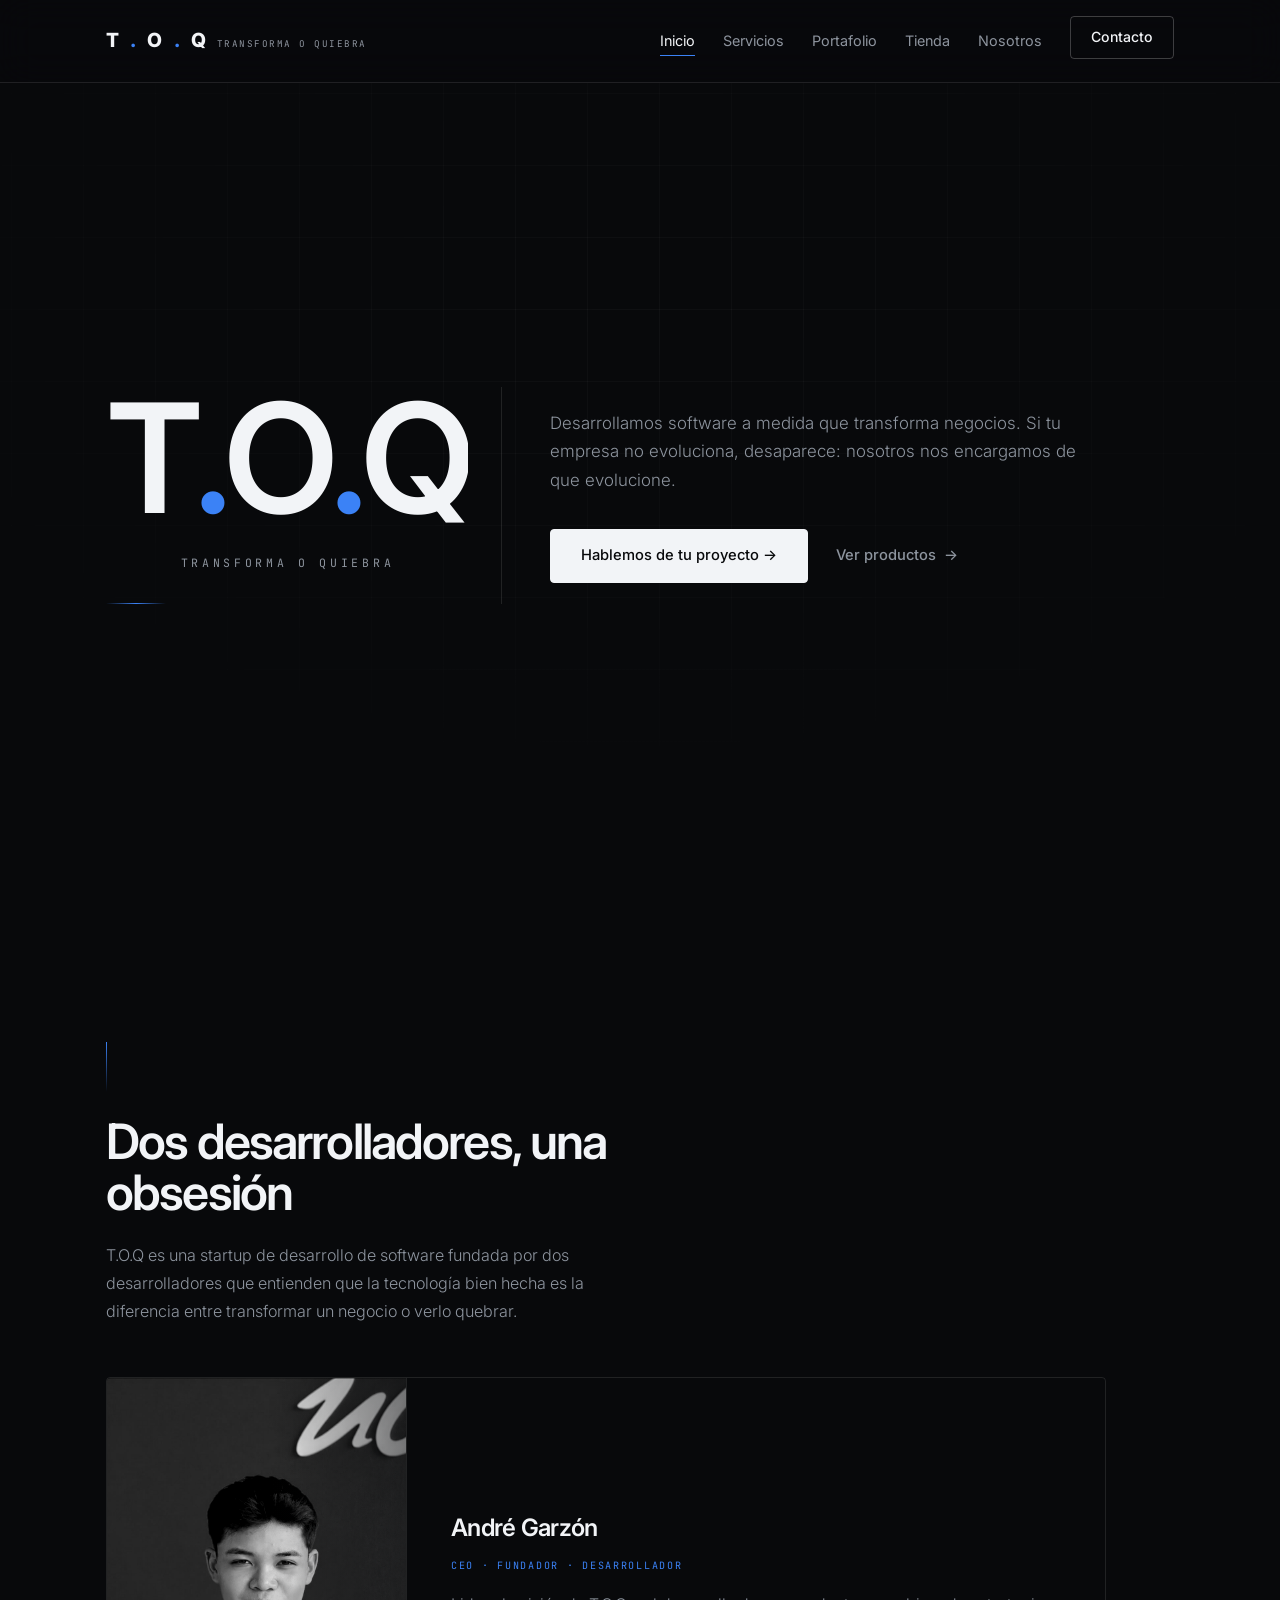
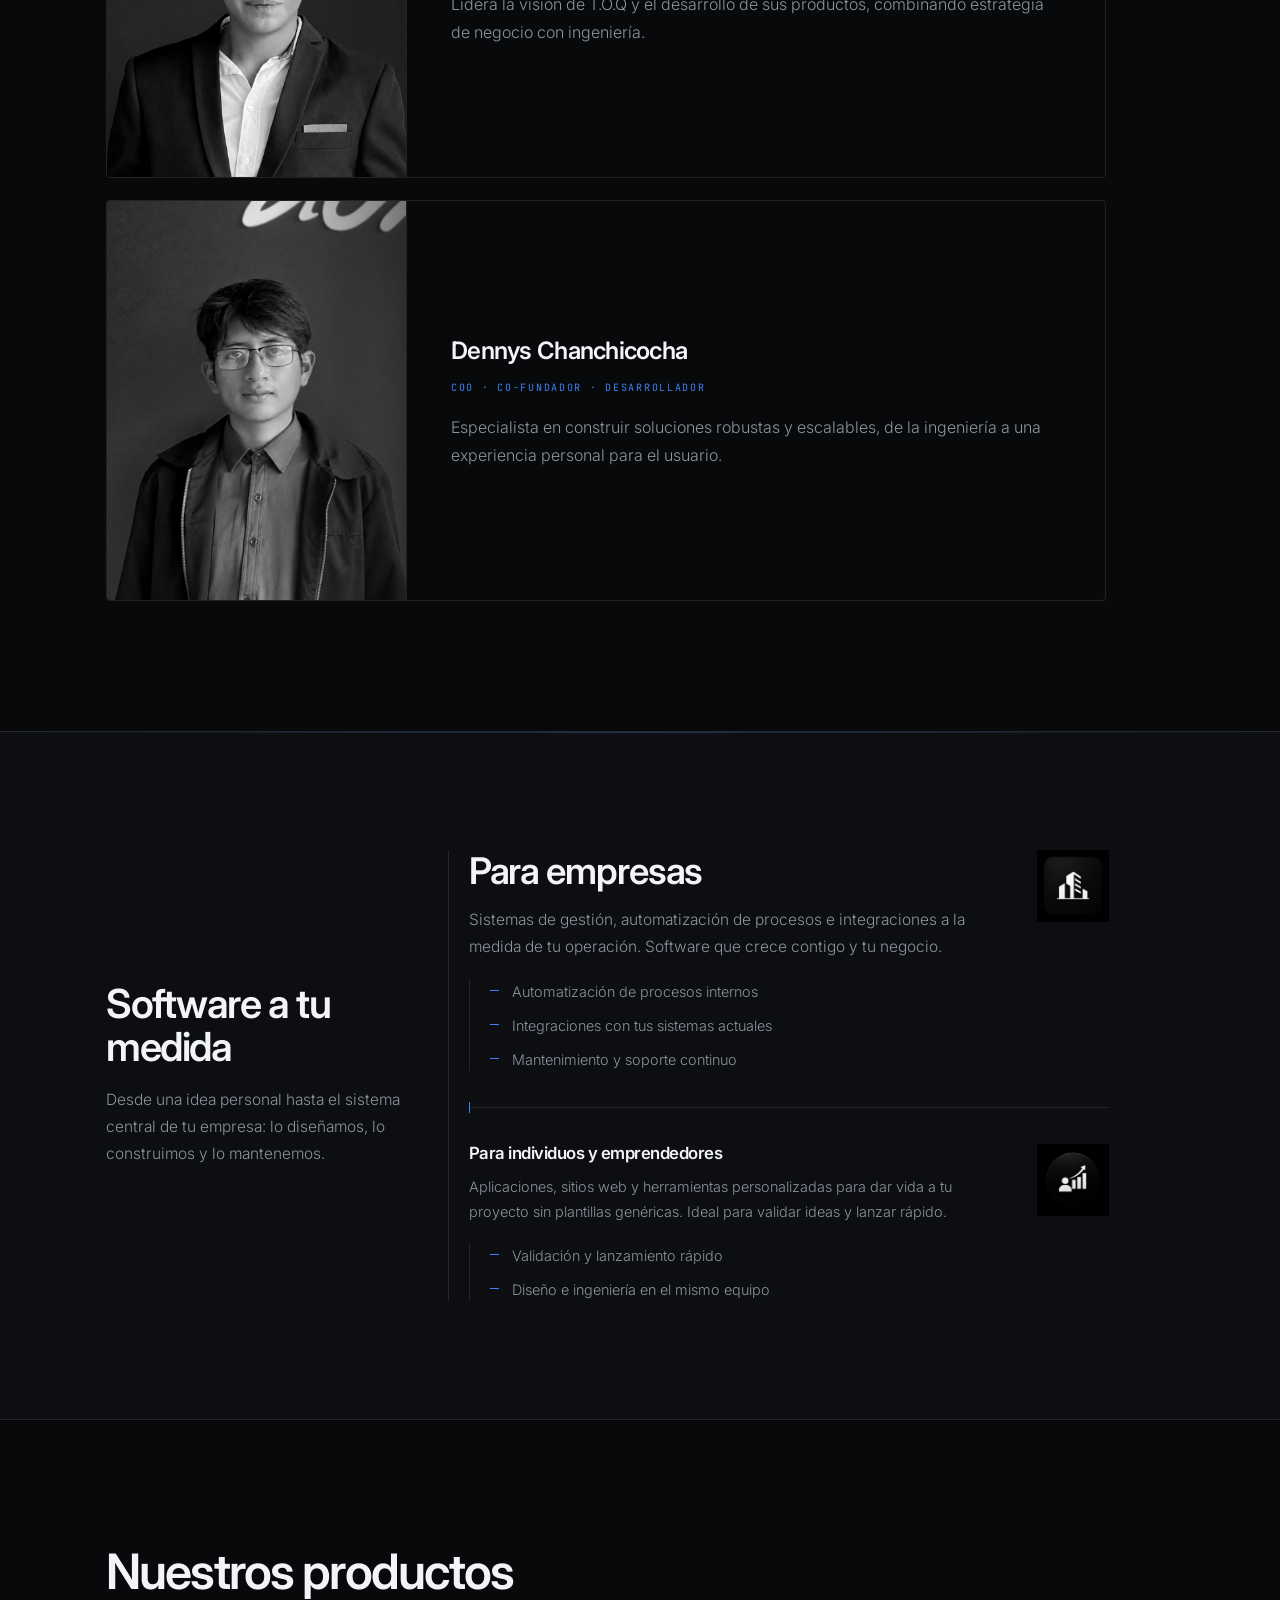
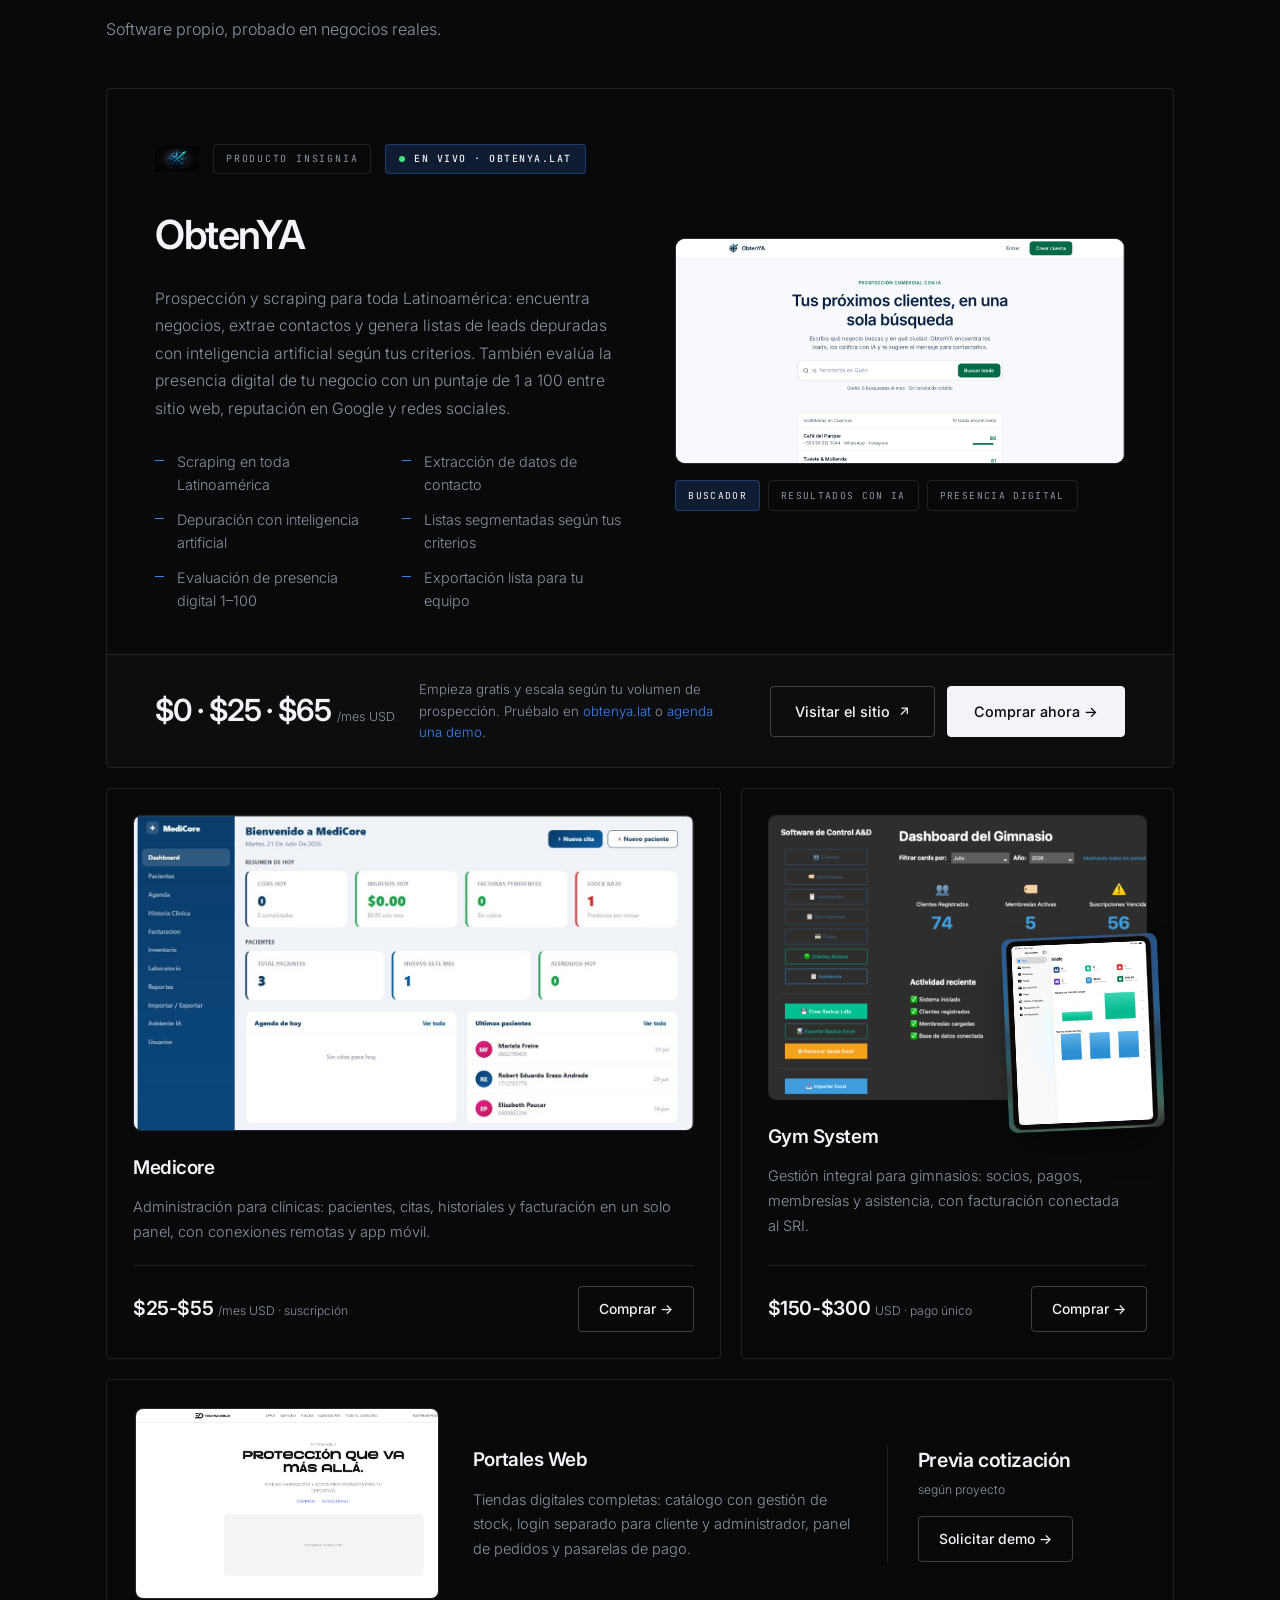
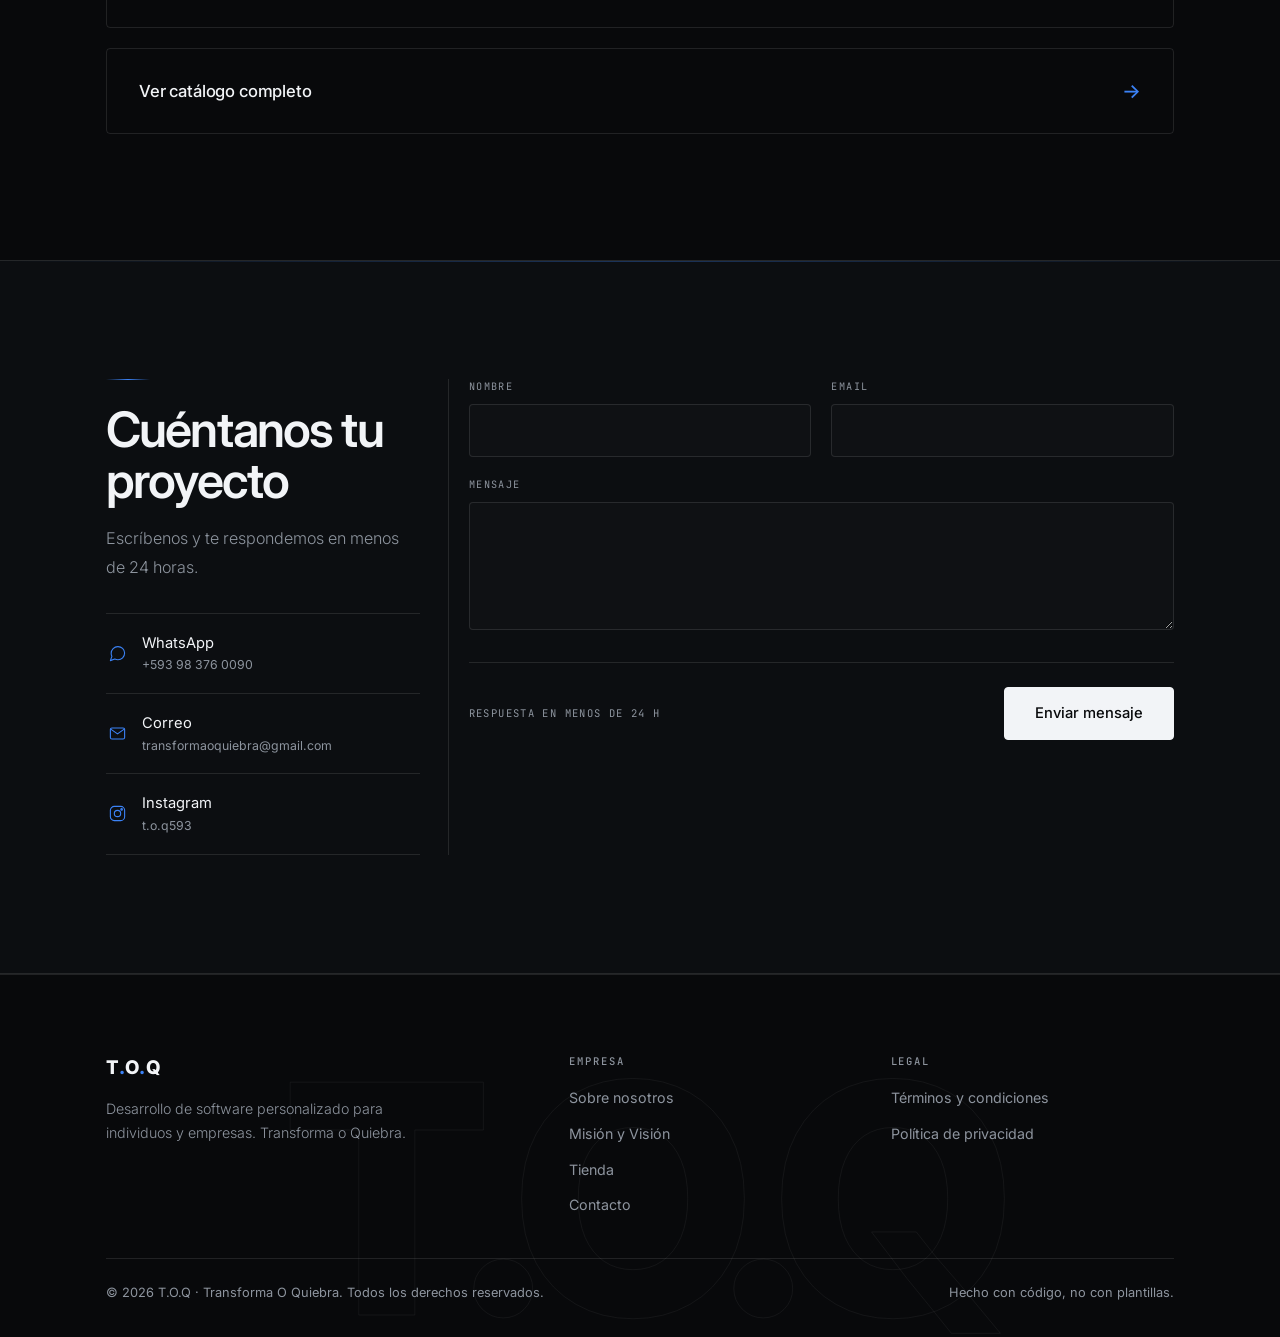
==== commit a6c0cdd8: "Actualización de diseño" ====
--- a/index.html
+++ b/index.html
@@ -16,7 +16,7 @@
 
   <div aria-hidden="true" style="position:fixed;top:0;left:0;right:0;height:2px;z-index:60;transform:scaleX(0);transform-origin:0 50%;background:linear-gradient(90deg,transparent,var(--accent));animation:toqProgress linear both;animation-timeline:scroll(root);pointer-events:none"></div>
 
-  <header data-header style="position:sticky;top:0;z-index:50;backdrop-filter:blur(18px) saturate(150%);-webkit-backdrop-filter:blur(18px) saturate(150%);background:rgba(8,9,11,.66);border-bottom:1px solid var(--border);transition:background .35s var(--eo),border-color .35s var(--eo)">
+  <header data-header style="position:sticky;top:0;z-index:50;backdrop-filter:blur(18px) saturate(150%);-webkit-backdrop-filter:blur(18px) saturate(150%);background:var(--header-bg);border-bottom:1px solid var(--border);transition:background 1.3s cubic-bezier(.4,0,.2,1),border-color 1.3s cubic-bezier(.4,0,.2,1)">
     <nav data-nav style="max-width:var(--maxw);margin:0 auto;padding:16px 26px;display:flex;align-items:center;justify-content:space-between;gap:18px;position:relative;transition:padding .35s var(--eo)">
       <a href="index.html" style="font-weight:800;font-size:1.22rem;letter-spacing:.06em;color:var(--text);display:flex;align-items:baseline;gap:10px">T<span style="color:var(--accent)">.</span>O<span style="color:var(--accent)">.</span>Q <small style="font-family:var(--mono);font-size:.58rem;font-weight:400;color:var(--muted);letter-spacing:.16em;text-transform:uppercase">Transforma o Quiebra</small></a>
       <button class="x1" data-burger type="button" aria-label="Abrir menú" style="display:none;align-items:center;justify-content:center;width:40px;height:36px;background:transparent;border:1px solid var(--border);border-radius:var(--r);color:var(--text);cursor:pointer;font-size:1rem;transition:border-color .2s ease">≡</button>
@@ -70,21 +70,8 @@
       </div>
     </section>
 
-    <section style="border-top:1px solid var(--border);border-bottom:1px solid var(--border);background:var(--bg-soft);padding:24px 0;overflow:hidden">
-        <div style="max-width:var(--maxw);margin:0 auto;padding:0 26px;display:flex;align-items:center;gap:32px">
-          <span style="font-family:var(--mono);font-size:.62rem;letter-spacing:.24em;text-transform:uppercase;color:var(--muted);white-space:nowrap">Stack</span>
-          <div style="flex:1;perspective:1400px">
-          <div style="transform:rotateX(9deg);overflow:hidden;-webkit-mask-image:linear-gradient(90deg,transparent,#000 6%,#000 94%,transparent);mask-image:linear-gradient(90deg,transparent,#000 6%,#000 94%,transparent)">
-            <div data-tech style="display:flex;gap:44px;width:max-content;animation:toqMarquee 34s linear infinite;will-change:transform">
-              <span>HTML5</span><span>CSS3</span><span>JavaScript</span><span>React</span><span>Python</span><span>FastAPI</span><span>PostgreSQL</span><span>Docker</span><span>Git</span>
-              <span>HTML5</span><span>CSS3</span><span>JavaScript</span><span>React</span><span>Python</span><span>FastAPI</span><span>PostgreSQL</span><span>Docker</span><span>Git</span>
-            </div>
-          </div>
-          </div>
-        </div>
-      </section>
-
-    <section id="quienes-somos" data-sec style="padding:122px 0 130px;position:relative">
+
+    <section id="quienes-somos" data-sec data-scheme="light" style="padding:122px 0 130px;position:relative">
       <div style="max-width:var(--maxw);margin:0 auto;padding:0 26px">
         <div style="max-width:640px;margin-bottom:52px">
           <div data-reveal style="width:1px;height:50px;background:linear-gradient(180deg,var(--accent),transparent);margin-bottom:24px;transform-origin:50% 0;opacity:0;transform:scaleY(0);transition:opacity .5s var(--eo),transform .85s var(--eo)"></div>
@@ -159,7 +146,7 @@
       </div>
     </section>
 
-    <section id="portafolio" data-sec style="padding:126px 0">
+    <section id="portafolio" data-sec data-scheme="light" style="padding:126px 0">
       <div style="max-width:var(--maxw);margin:0 auto;padding:0 26px">
         <div style="max-width:640px;margin-bottom:44px">
           <h2 data-reveal style="font-size:clamp(1.9rem,4.4vw,3.05rem);font-weight:600;letter-spacing:-.038em;line-height:1.05;margin-bottom:18px;opacity:0;transform:translateY(24px);transition:opacity .8s var(--eo),transform .8s var(--eo)">Nuestros productos</h2>
--- a/css/styles.css
+++ b/css/styles.css
@@ -12,6 +12,32 @@
   --eo:cubic-bezier(.23,1,.32,1); --eio:cubic-bezier(.77,0,.175,1);
   --sans:"Inter",-apple-system,BlinkMacSystemFont,"Segoe UI",Roboto,sans-serif;
   --mono:"JetBrains Mono",ui-monospace,SFMono-Regular,Menlo,monospace;
+  --header-bg:rgba(8,9,11,.66); --header-bg-strong:rgba(8,9,11,.9);
+}
+
+/* ---- Esquema claro por sección · efecto scroll dark ↔ blanco (insp. rsnlcreative) ---- */
+html[data-scheme="light"]{
+  --bg:#f5f6f8; --bg-soft:#ffffff;
+  --border:rgba(10,12,16,.12); --border-strong:rgba(10,12,16,.24);
+  --text:#0a0c10; --muted:#565e69;
+  --accent:#2563eb; --accent-soft:rgba(37,99,235,.12); --accent-line:rgba(37,99,235,.30);
+  --header-bg:rgba(255,255,255,.74); --header-bg-strong:rgba(255,255,255,.92);
+}
+html{background:var(--bg)}
+
+@media (prefers-reduced-motion: no-preference){
+  html,body,[data-hero],[data-sec],[data-footer],
+  [data-hero] *,[data-sec] *,[data-footer] *{
+    transition-property: background-color, color, border-color, fill, box-shadow;
+    transition-duration: 1.5s;
+    transition-timing-function: cubic-bezier(.4,0,.2,1);
+  }
+  /* Los elementos con revelado propio (opacity/transform inline) también funden
+     su color con el cambio de esquema, sin perder su animación de entrada. */
+  [data-reveal]{
+    transition: opacity .8s var(--eo), transform .8s var(--eo), filter .8s var(--eo),
+                color 1.5s cubic-bezier(.4,0,.2,1), border-color 1.5s cubic-bezier(.4,0,.2,1) !important;
+  }
 }
 *{margin:0;padding:0;box-sizing:border-box}
 html{scroll-behavior:smooth}
@@ -31,7 +57,7 @@
 [data-arrow]{display:inline-block;transition:transform .3s var(--eo)}
 [data-btn]:hover [data-arrow]{transform:translateX(5px)}
 [data-zoom]{transition:transform .8s var(--eo)}
-[data-card]:hover [data-zoom]{transform:scale(1.05)}
+[data-card]:hover [data-zoom],[data-feature]:hover [data-zoom]{transform:scale(1.05)}
 [data-team]:hover [data-photo],[data-team]:focus-visible [data-photo],[data-team][data-color] [data-photo]{filter:grayscale(0) contrast(1)!important;transform:scale(1.03)}
 [data-navlink]{position:relative}
 [data-navlink]::after{content:"";position:absolute;left:0;bottom:-7px;height:1px;width:100%;background:var(--accent);transform:scaleX(0);transform-origin:0 50%;transition:transform .32s var(--eo)}
@@ -49,7 +75,6 @@
 @keyframes toqDrift{0%{transform:translate3d(0,0,0) scale(1)}50%{transform:translate3d(5%,4%,0) scale(1.14)}100%{transform:translate3d(0,0,0) scale(1)}}
 @keyframes toqDrift2{0%{transform:translate3d(0,0,0) scale(1.06)}50%{transform:translate3d(-6%,-5%,0) scale(.94)}100%{transform:translate3d(0,0,0) scale(1.06)}}
 @keyframes toqGrid{from{transform:translate3d(0,0,0)}to{transform:translate3d(-72px,-72px,0)}}
-@keyframes toqMarquee{from{transform:translate3d(0,0,0)}to{transform:translate3d(-50%,0,0)}}
 @keyframes toqScan{0%{transform:translateY(-8%);opacity:0}14%{opacity:.85}86%{opacity:.85}100%{transform:translateY(100%);opacity:0}}
 @keyframes toqProgress{from{transform:scaleX(0)}to{transform:scaleX(1)}}
 @keyframes toqSpin{to{transform:rotate(360deg)}}
@@ -232,6 +257,8 @@
   [data-checkout]{grid-template-columns:1fr!important}
   [data-legal]{grid-template-columns:1fr!important;gap:34px!important}
   [data-shopgrid]{grid-template-columns:1fr!important}
+  [data-medida-label]{writing-mode:horizontal-tb!important;transform:none!important;border-left:0!important;border-bottom:1px solid var(--accent-line)!important;padding:0 0 7px!important;display:inline-block!important}
+  [data-manifiesto-line]{width:44px!important;height:1px!important;background:linear-gradient(90deg,var(--accent),transparent)!important;transform:scaleX(0)!important;transform-origin:0 50%!important;margin-top:14px!important}
 }
 @media (max-width:640px){
   [data-paygrid]{grid-template-columns:1fr!important}
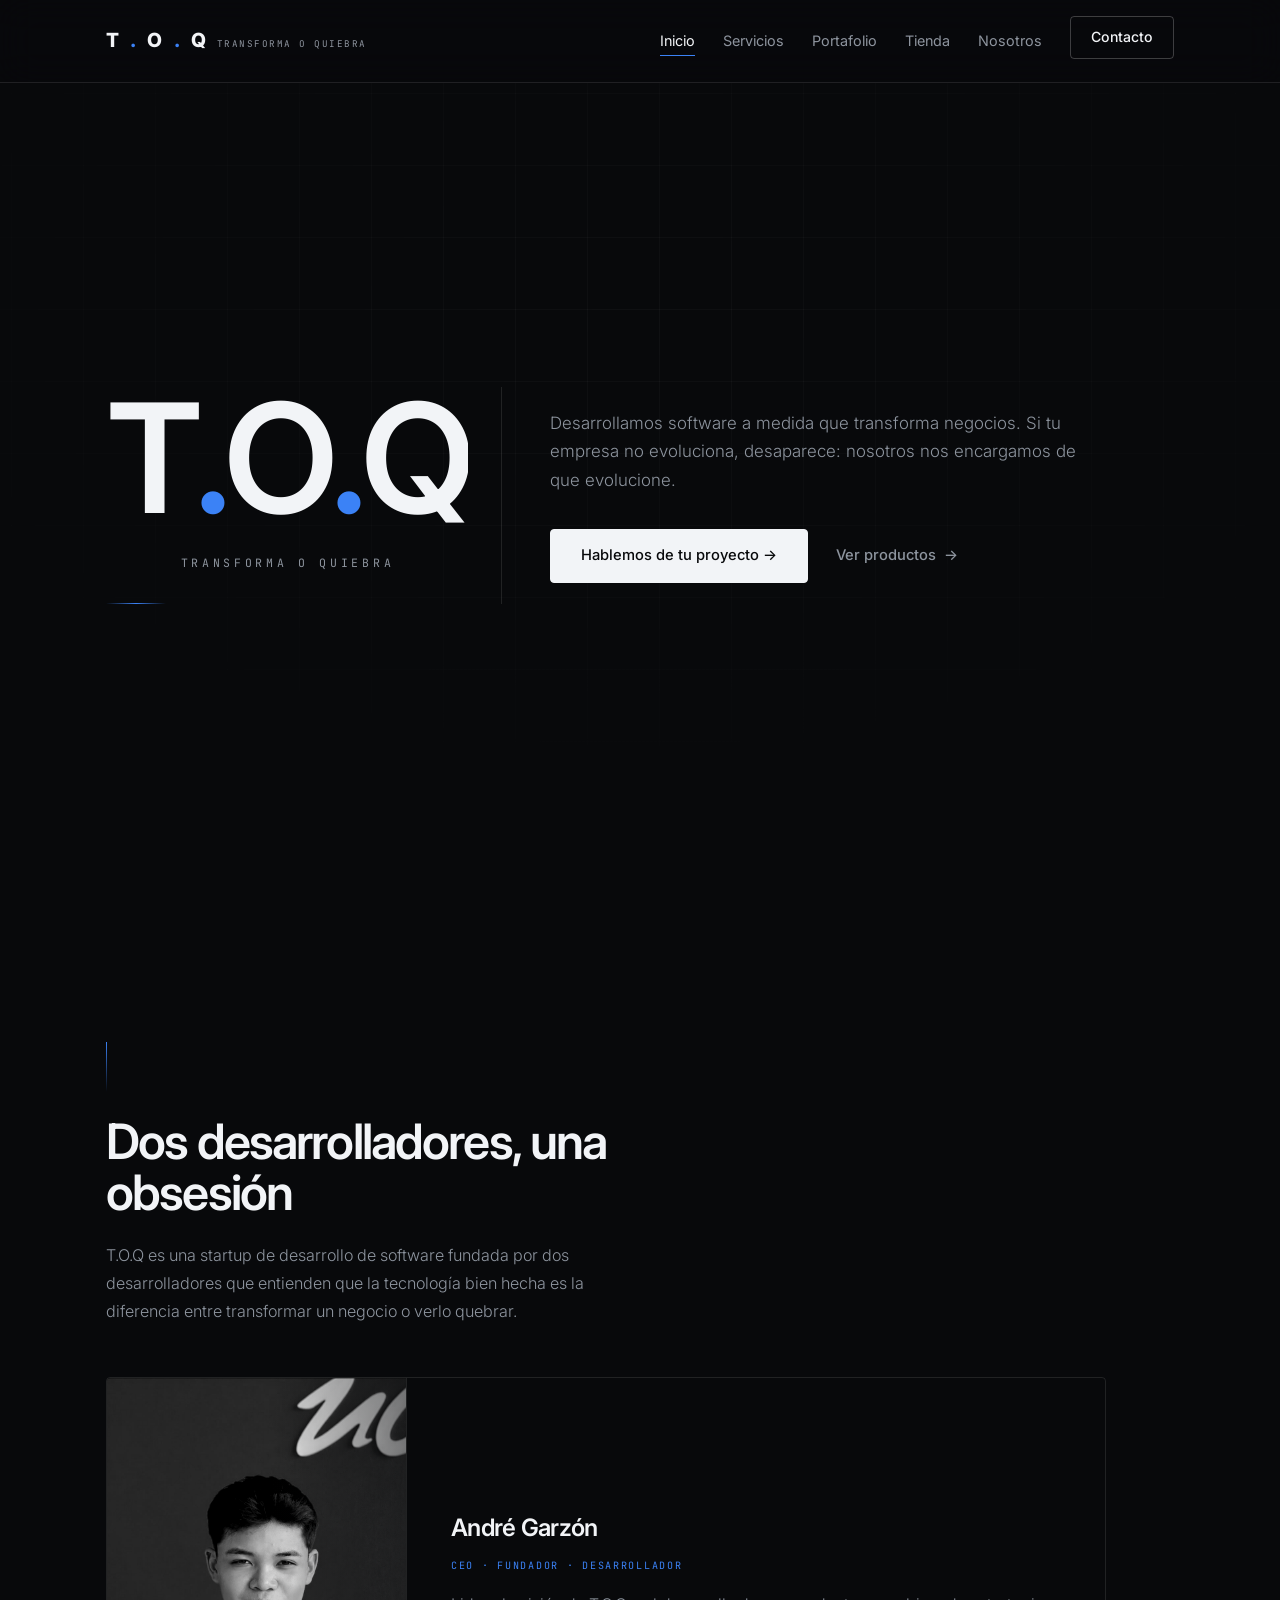
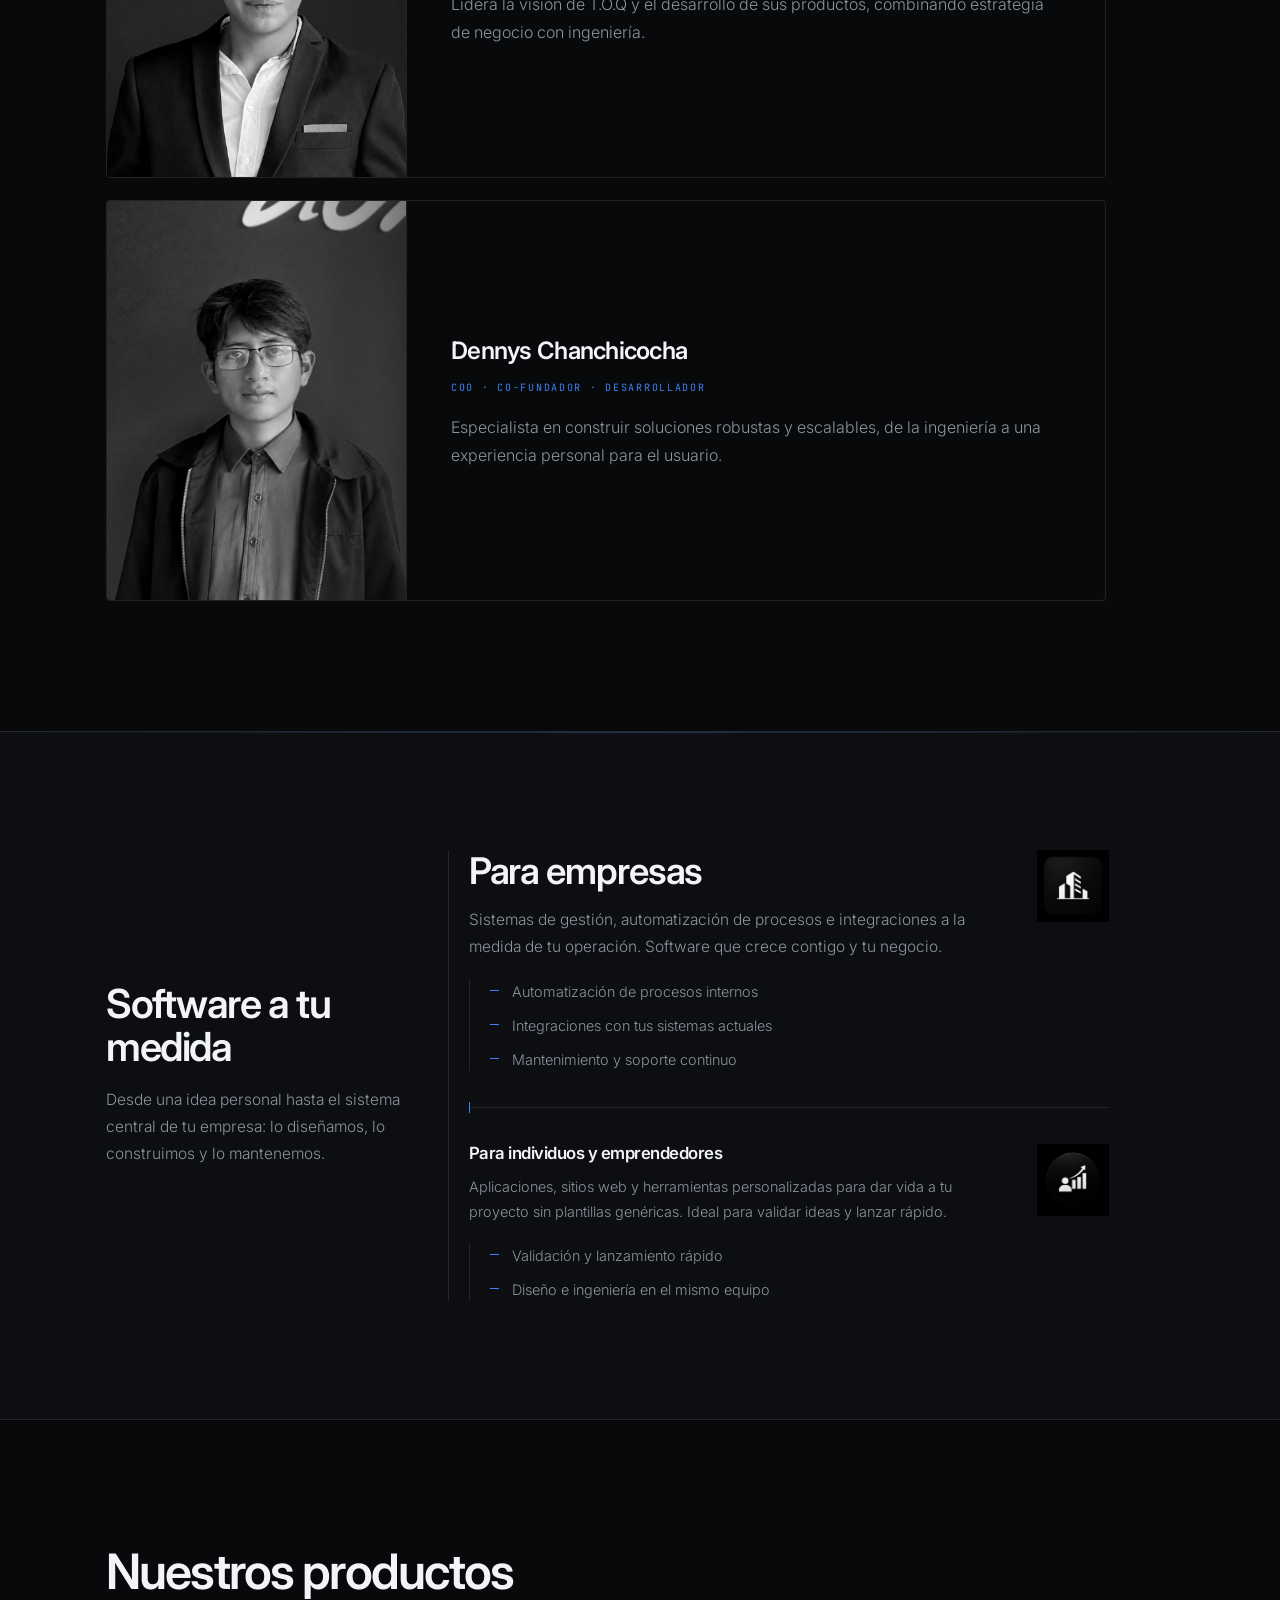
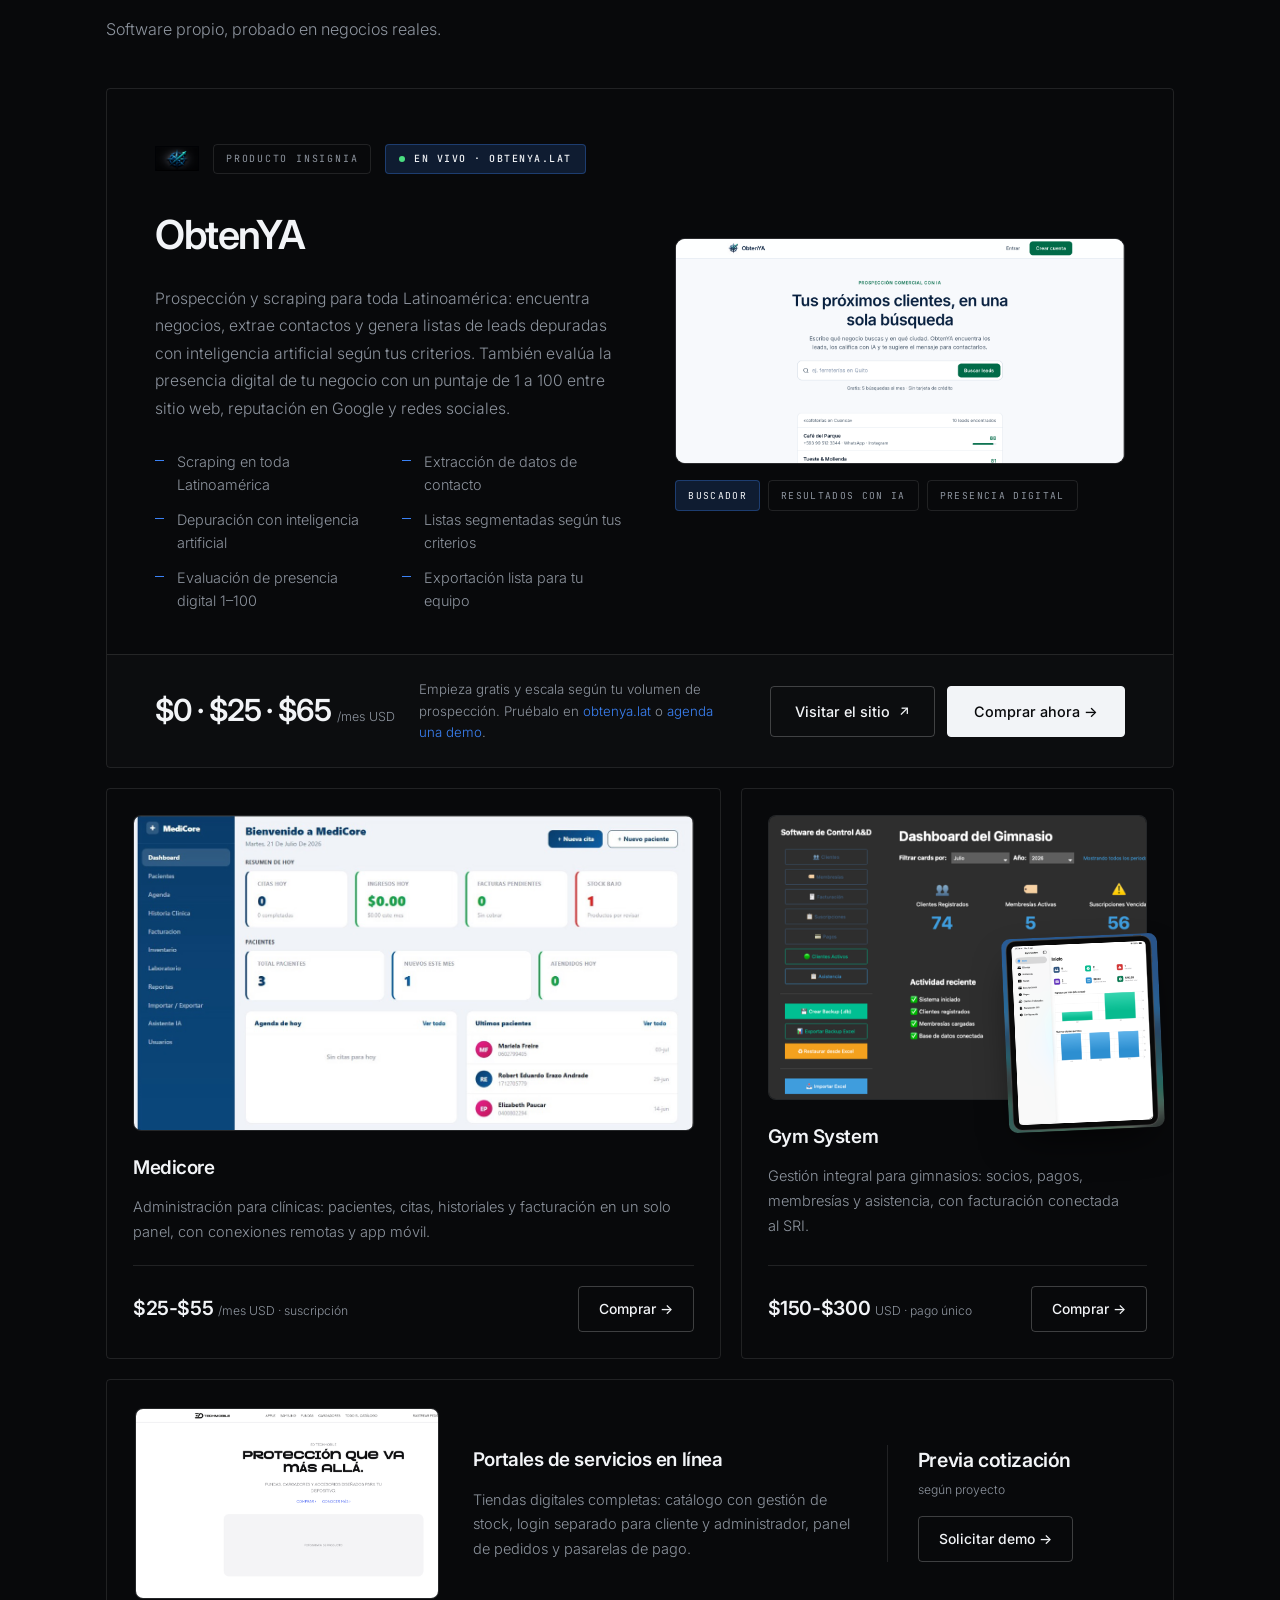
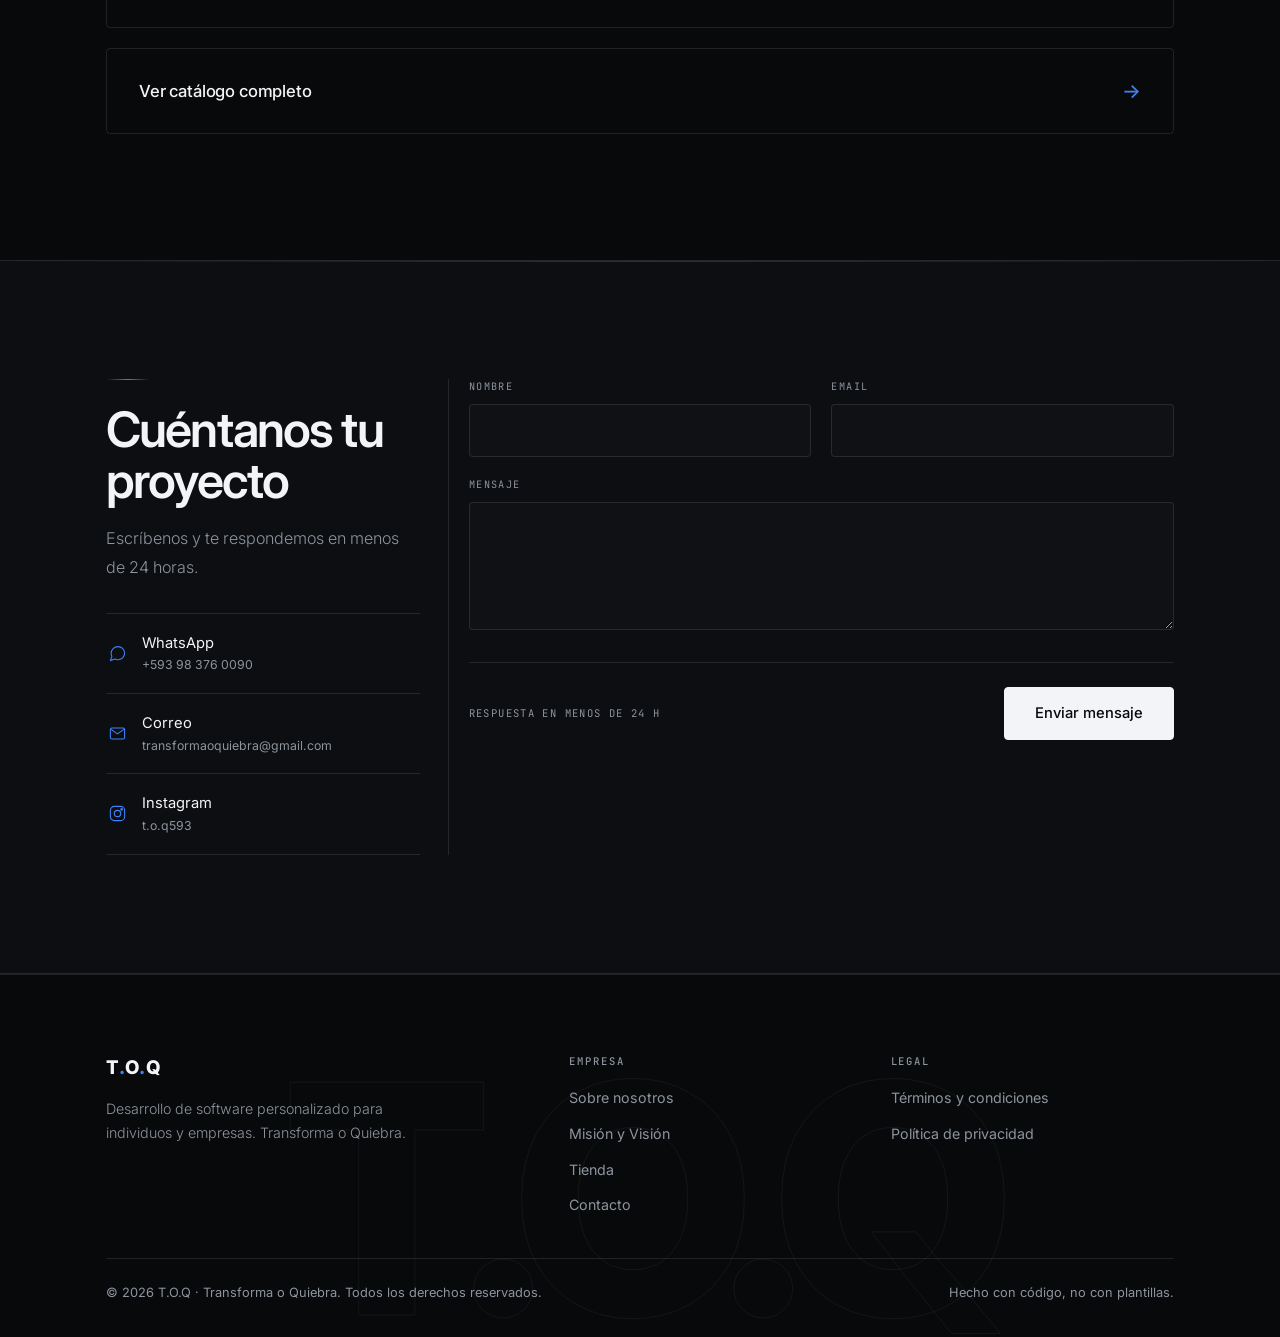
==== commit cd7a111e: "Cambios terminos y privacidad" ====
--- a/index.html
+++ b/index.html
@@ -229,11 +229,11 @@
           <article class="x6" data-card data-reveal data-d="230" data-featpad style="grid-column:1 / span 12;position:relative;overflow:hidden;border:1px solid var(--border);border-radius:var(--r);background:transparent;opacity:0;transform:translateY(26px);transition:opacity .8s var(--eo),transform .8s var(--eo),border-color .3s var(--eo),background .3s var(--eo),box-shadow .45s var(--eo);padding:28px">            <div data-bentorow style="display:grid;grid-template-columns:minmax(220px,4fr) 5fr 3.4fr;gap:34px;align-items:center">
               <div style="position:relative">
                 <div style="position:relative;border-radius:8px;overflow:hidden;border:1px solid rgba(255,255,255,.10);background:var(--bg-soft)">
-                  <img data-zoom src="assets/img/productos/portales-web/portales-web-preview.png" alt="Portales Web vista previa" loading="lazy" style="width:100%;aspect-ratio:16 / 10;object-fit:cover;object-position:top left">
+                  <img data-zoom src="assets/img/productos/portales-web/portales-web-preview.png" alt="Portales de servicios en línea vista previa" loading="lazy" style="width:100%;aspect-ratio:16 / 10;object-fit:cover;object-position:top left">
                 </div>
               </div>
               <div>
-                <h3 style="font-size:1.18rem;font-weight:600;letter-spacing:-.024em;margin-bottom:12px">Portales Web</h3>
+                <h3 style="font-size:1.18rem;font-weight:600;letter-spacing:-.024em;margin-bottom:12px">Portales de servicios en línea</h3>
                 <p style="color:var(--muted);font-size:.91rem;font-weight:300;line-height:1.7;text-wrap:pretty">Tiendas digitales completas: catálogo con gestión de stock, login separado para cliente y administrador, panel de pedidos y pasarelas de pago.</p>
               </div>
               <div style="display:flex;flex-direction:column;gap:16px;align-items:flex-start;border-left:1px solid var(--border);padding-left:30px">
@@ -339,7 +339,7 @@
         </div>
       </div>
       <div style="border-top:1px solid var(--border);padding-top:24px;display:flex;justify-content:space-between;flex-wrap:wrap;gap:10px;color:var(--muted);font-size:.8rem">
-        <span>© <span data-year>2026</span> T.O.Q · Transforma O Quiebra. Todos los derechos reservados.</span>
+        <span>© <span data-year>2026</span> T.O.Q · Transforma o Quiebra. Todos los derechos reservados.</span>
         <span>Hecho con código, no con plantillas.</span>
       </div>
     </div>
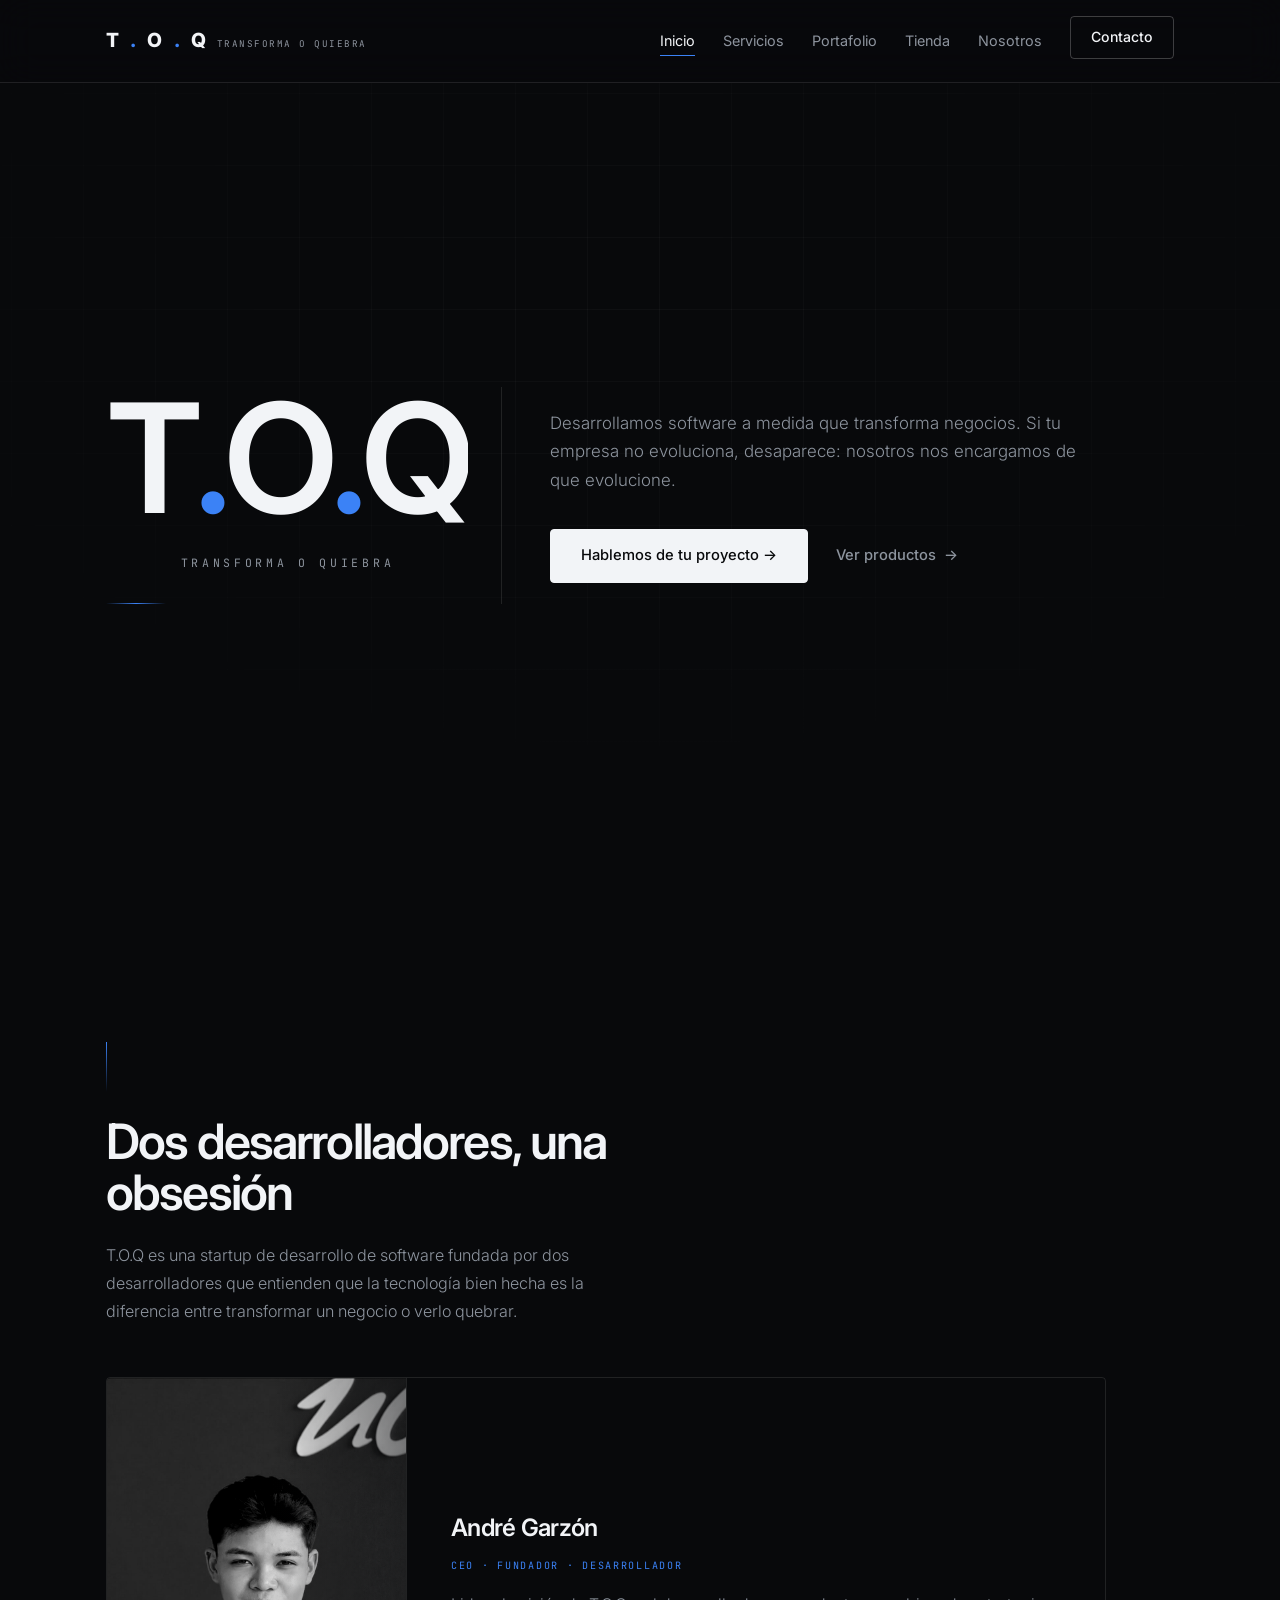
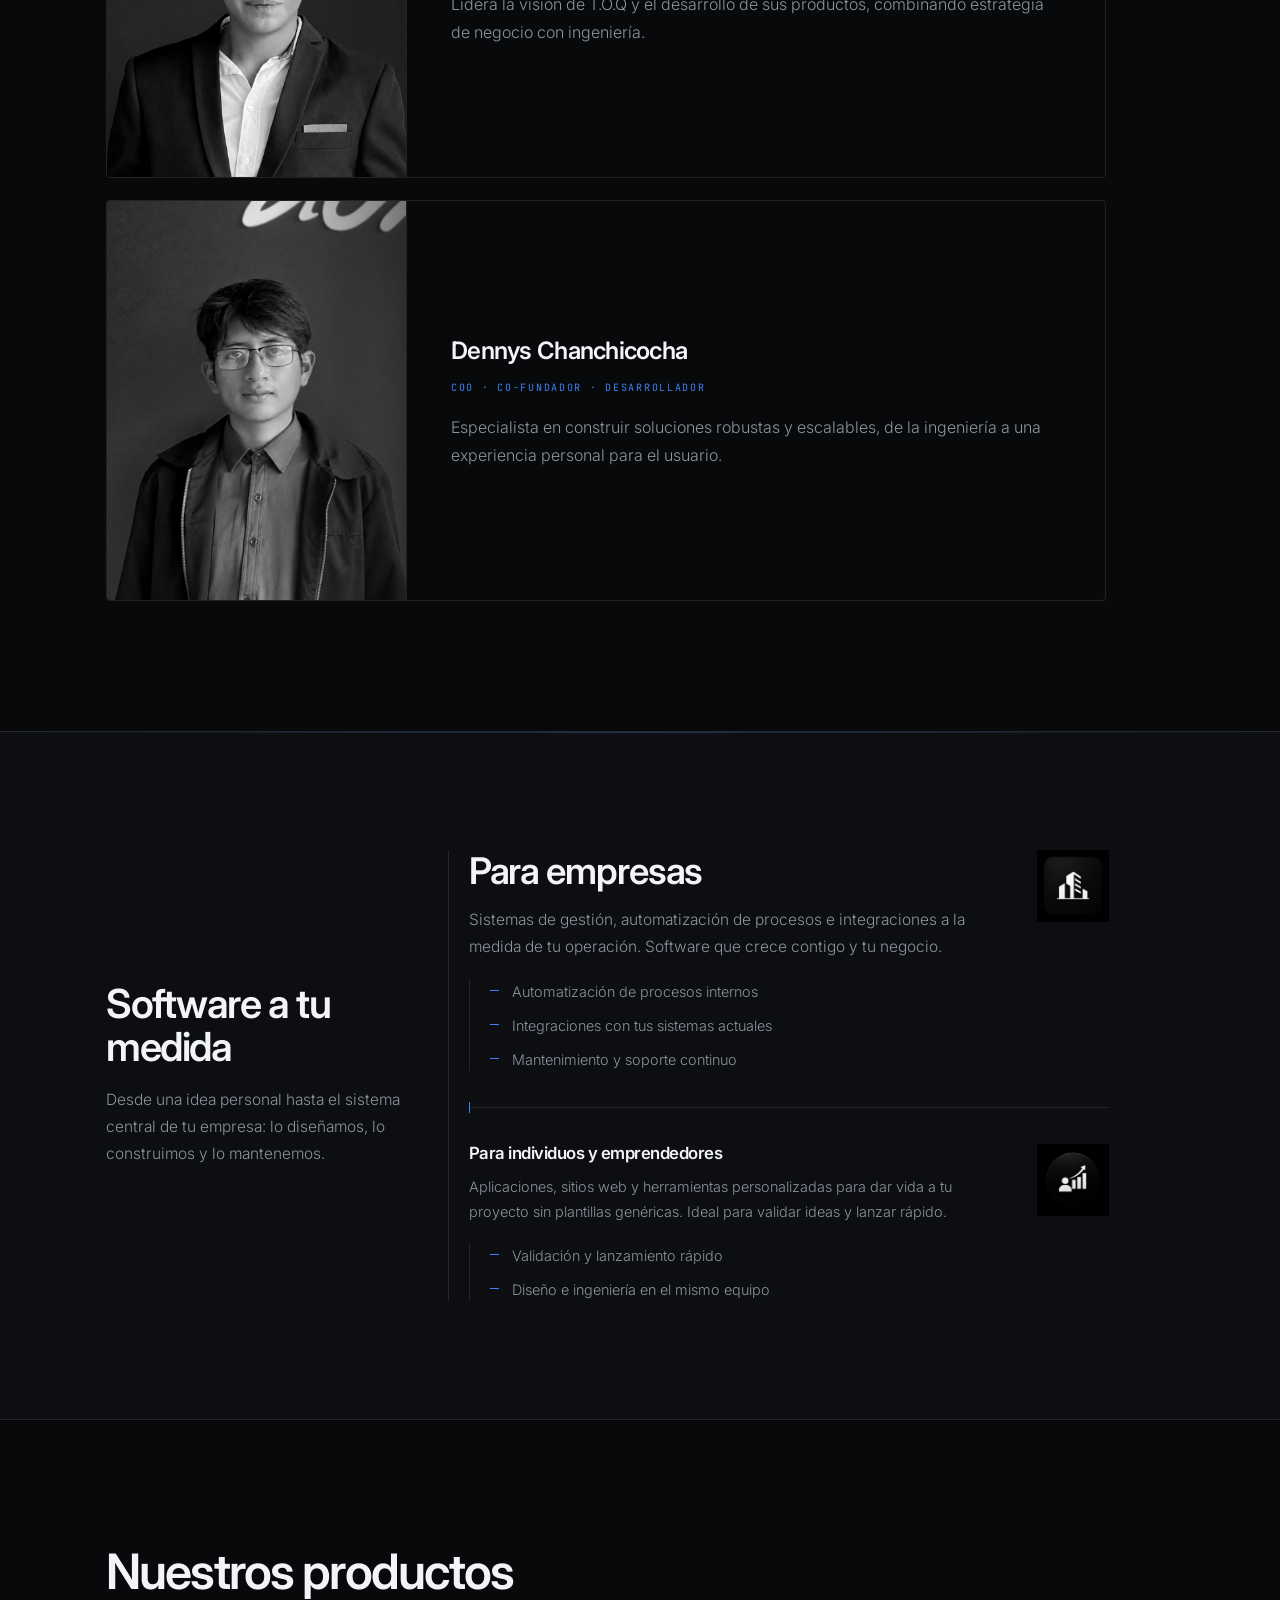
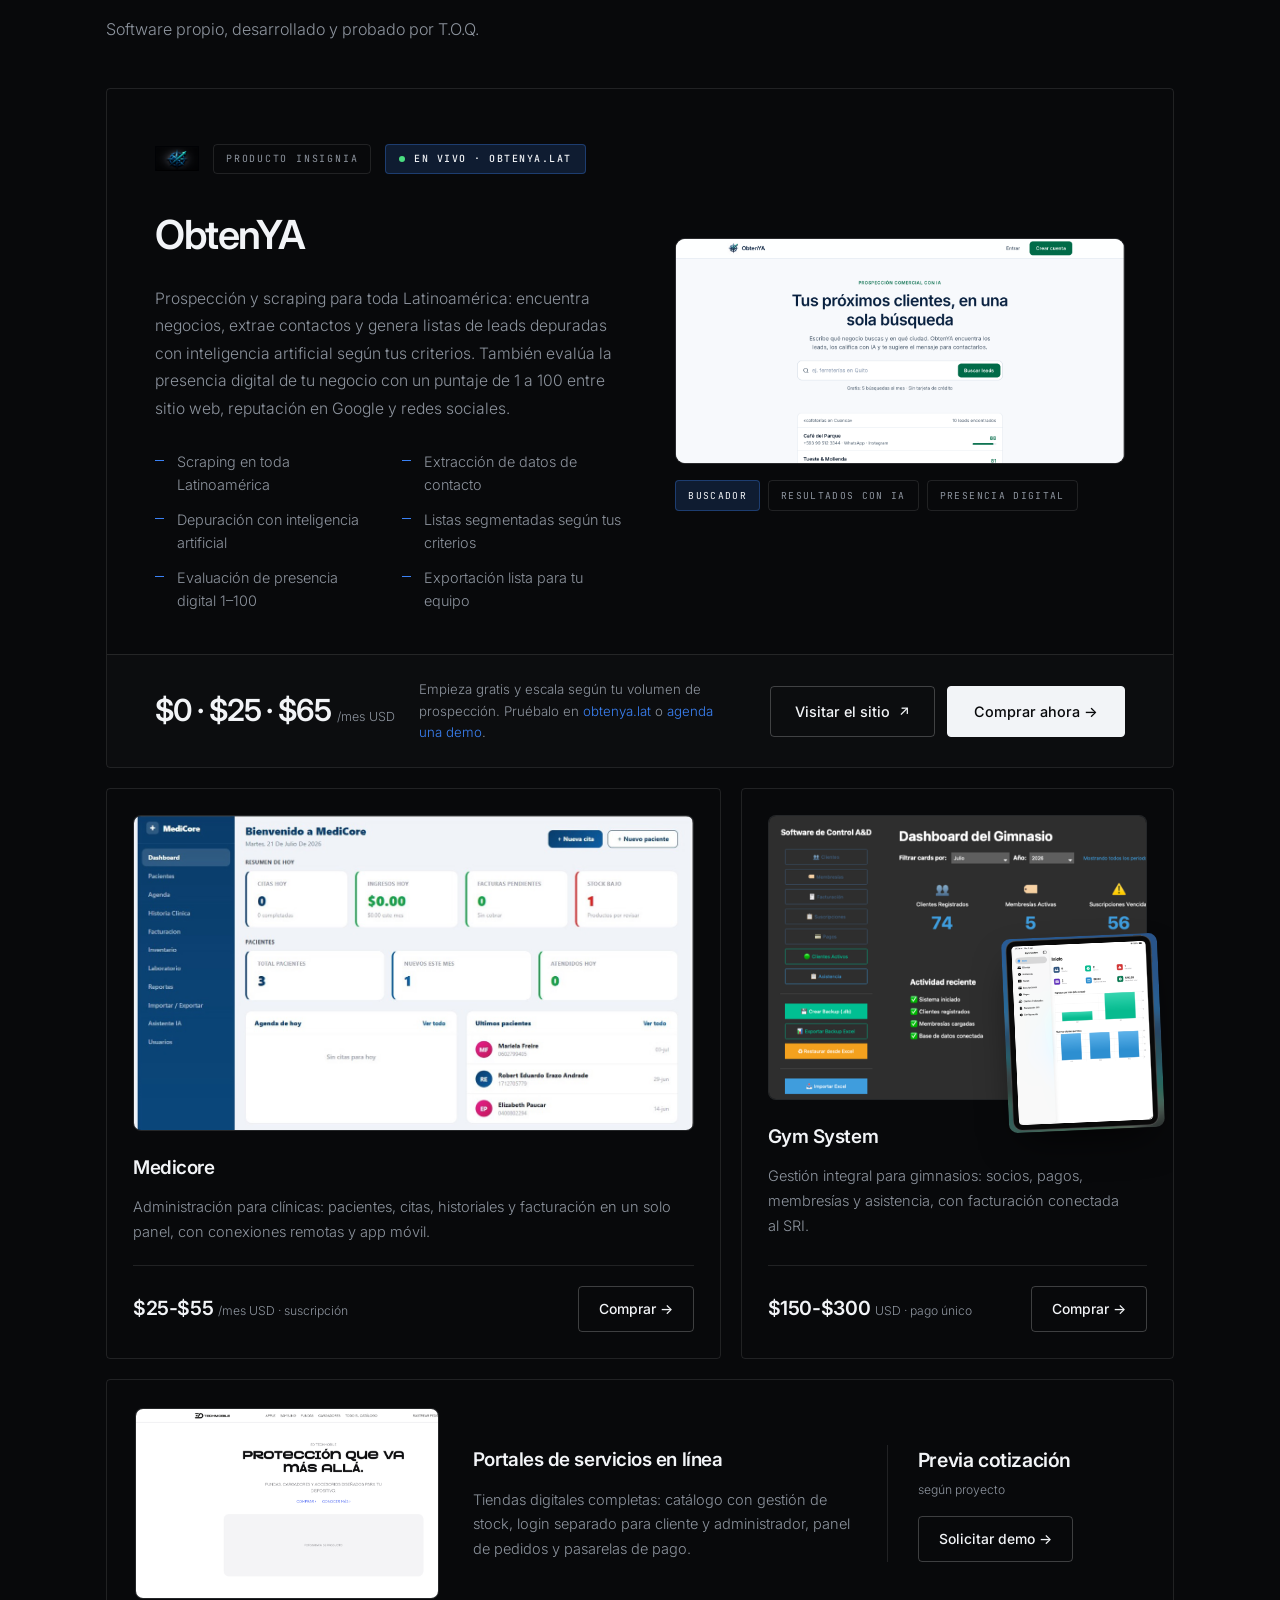
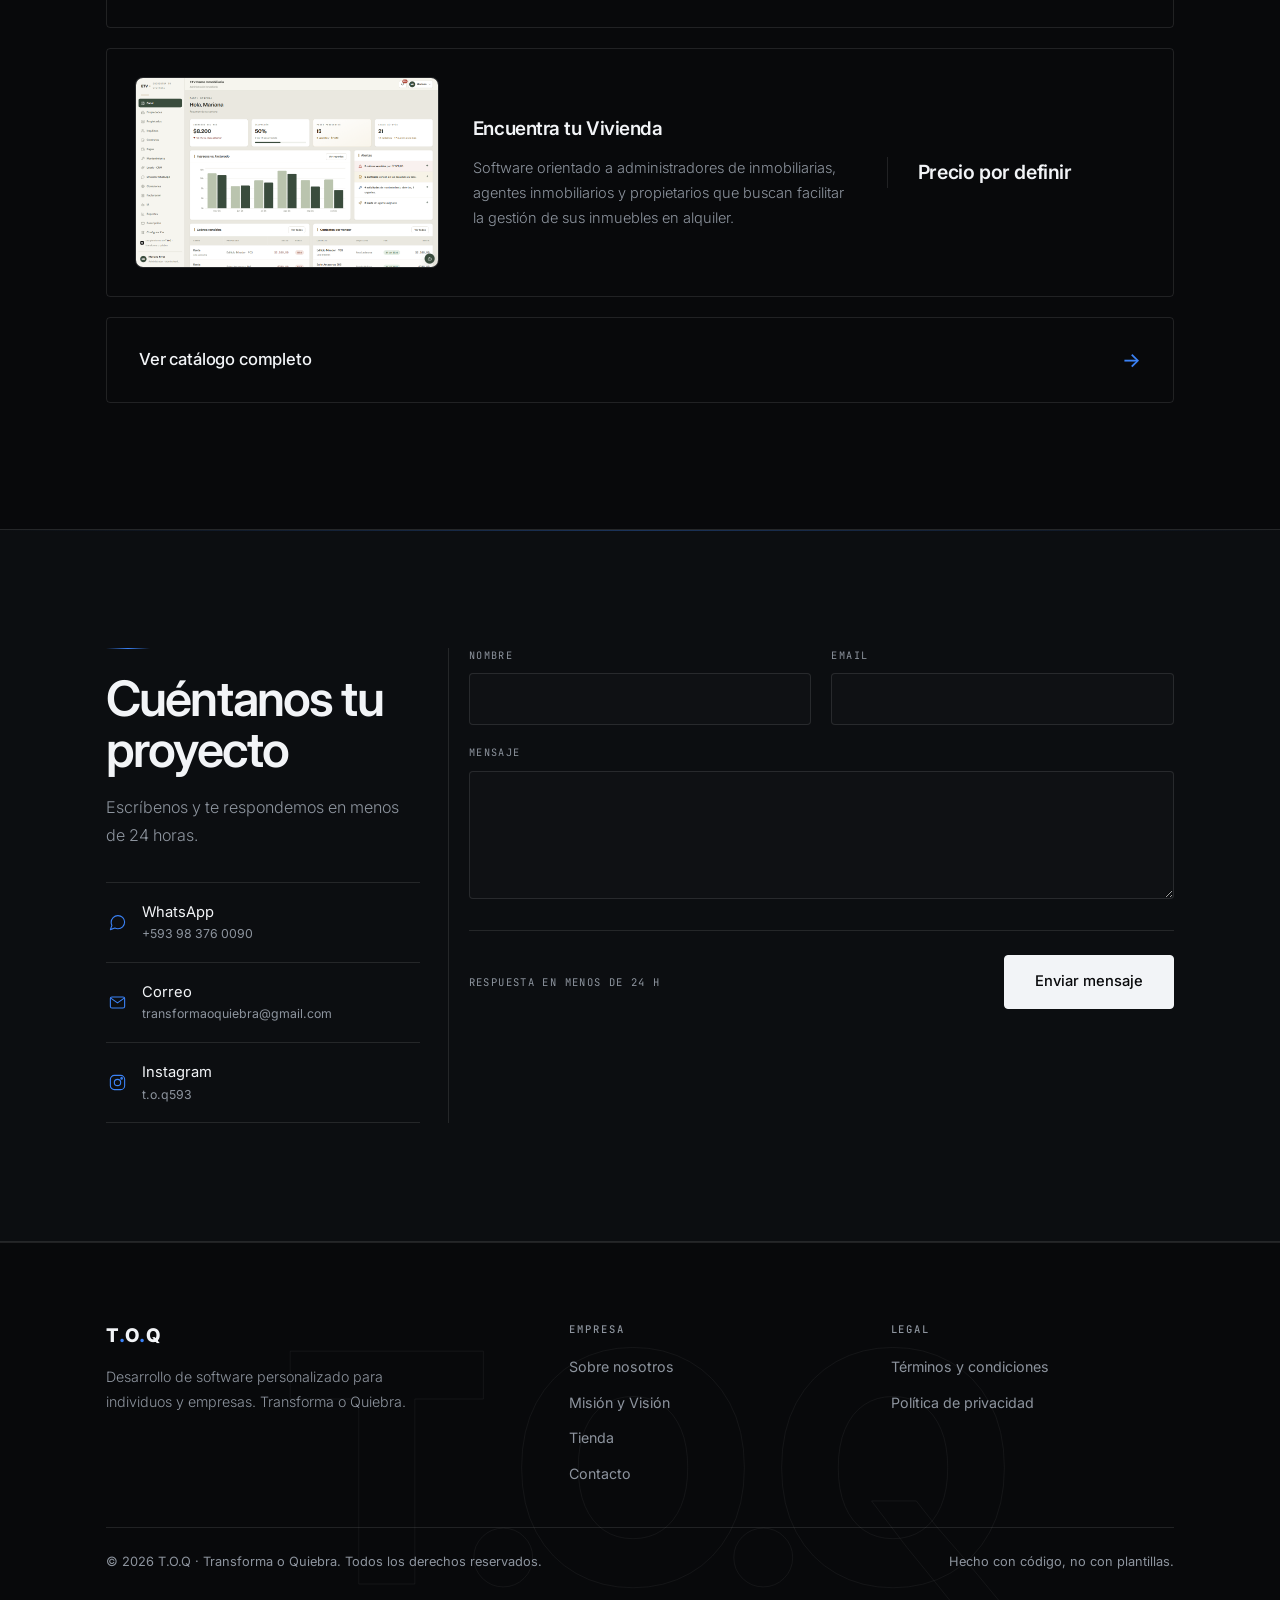
==== commit d6d93288: "Index" ====
--- a/index.html
+++ b/index.html
@@ -4,7 +4,7 @@
   <meta charset="UTF-8">
   <meta name="viewport" content="width=device-width, initial-scale=1">
   <title>T.O.Q — Transforma o Quiebra · Desarrollo de software a medida</title>
-  <meta name="description" content="T.O.Q desarrolla software a medida para individuos y empresas: ObtenYA, Medicore, Gym System y portales web. Transforma o Quiebra.">
+  <meta name="description" content="T.O.Q desarrolla software a medida para individuos y empresas: ObtenYA, Medicore, Gym System, Portales de servicios en línea y Encuentra tu Vivienda. Transforma o Quiebra.">
   <meta name="theme-color" content="#08090b">
   <link rel="preconnect" href="https://fonts.googleapis.com">
   <link rel="preconnect" href="https://fonts.gstatic.com" crossorigin>
@@ -150,7 +150,7 @@
       <div style="max-width:var(--maxw);margin:0 auto;padding:0 26px">
         <div style="max-width:640px;margin-bottom:44px">
           <h2 data-reveal style="font-size:clamp(1.9rem,4.4vw,3.05rem);font-weight:600;letter-spacing:-.038em;line-height:1.05;margin-bottom:18px;opacity:0;transform:translateY(24px);transition:opacity .8s var(--eo),transform .8s var(--eo)">Nuestros productos</h2>
-          <p data-reveal data-d="100" style="color:var(--muted);font-size:1.01rem;font-weight:300;line-height:1.75;text-wrap:pretty;opacity:0;transform:translateY(20px);transition:opacity .8s var(--eo),transform .8s var(--eo)">Software propio, probado en negocios reales.</p>
+          <p data-reveal data-d="100" style="color:var(--muted);font-size:1.01rem;font-weight:300;line-height:1.75;text-wrap:pretty;opacity:0;transform:translateY(20px);transition:opacity .8s var(--eo),transform .8s var(--eo)">Software propio, desarrollado y probado por T.O.Q.</p>
         </div>
 
         <div data-feature data-reveal data-d="40" style="border:1px solid var(--border);border-radius:var(--r);position:relative;overflow:hidden;background:transparent;opacity:0;transform:translateY(26px);transition:opacity .8s var(--eo),transform .8s var(--eo)">
@@ -239,6 +239,22 @@
               <div style="display:flex;flex-direction:column;gap:16px;align-items:flex-start;border-left:1px solid var(--border);padding-left:30px">
                 <div style="font-size:1.22rem;font-weight:600;letter-spacing:-.02em">Previa cotización <span style="display:block;font-size:.76rem;color:var(--muted);font-weight:300;letter-spacing:0;margin-top:4px">según proyecto</span></div>
                 <a class="x11" data-btn href="checkout.html?producto=portales-web" style="padding:11px 20px;border-radius:var(--r);font-weight:500;font-size:.87rem;color:var(--text);border:1px solid var(--border-strong);transition:background .2s var(--eo),border-color .2s var(--eo),transform .2s var(--eo)">Solicitar demo <span data-arrow>&#8594;</span></a>
+              </div>
+            </div>
+          </article>
+          <article class="x6" data-card data-reveal data-d="300" data-featpad style="grid-column:1 / span 12;position:relative;overflow:hidden;border:1px solid var(--border);border-radius:var(--r);background:transparent;opacity:0;transform:translateY(26px);transition:opacity .8s var(--eo),transform .8s var(--eo),border-color .3s var(--eo),background .3s var(--eo),box-shadow .45s var(--eo);padding:28px">
+            <div data-bentorow style="display:grid;grid-template-columns:minmax(220px,4fr) 5fr 3.4fr;gap:34px;align-items:center">
+              <div style="position:relative">
+                <div style="position:relative;border-radius:8px;overflow:hidden;border:1px solid rgba(255,255,255,.10);background:var(--bg-soft)">
+                  <img data-zoom src="assets/img/productos/encuentra-tu-vivienda/encuentra-tu-vivienda-preview.png" alt="Encuentra tu Vivienda vista previa" loading="lazy" style="width:100%;aspect-ratio:16 / 10;object-fit:cover;object-position:top left">
+                </div>
+              </div>
+              <div>
+                <h3 style="font-size:1.18rem;font-weight:600;letter-spacing:-.024em;margin-bottom:12px">Encuentra tu Vivienda</h3>
+                <p style="color:var(--muted);font-size:.91rem;font-weight:300;line-height:1.7;text-wrap:pretty">Software orientado a administradores de inmobiliarias, agentes inmobiliarios y propietarios que buscan facilitar la gestión de sus inmuebles en alquiler.</p>
+              </div>
+              <div style="display:flex;flex-direction:column;gap:16px;align-items:flex-start;border-left:1px solid var(--border);padding-left:30px">
+                <div style="font-size:1.22rem;font-weight:600;letter-spacing:-.02em">Precio por definir</div>
               </div>
             </div>
           </article>
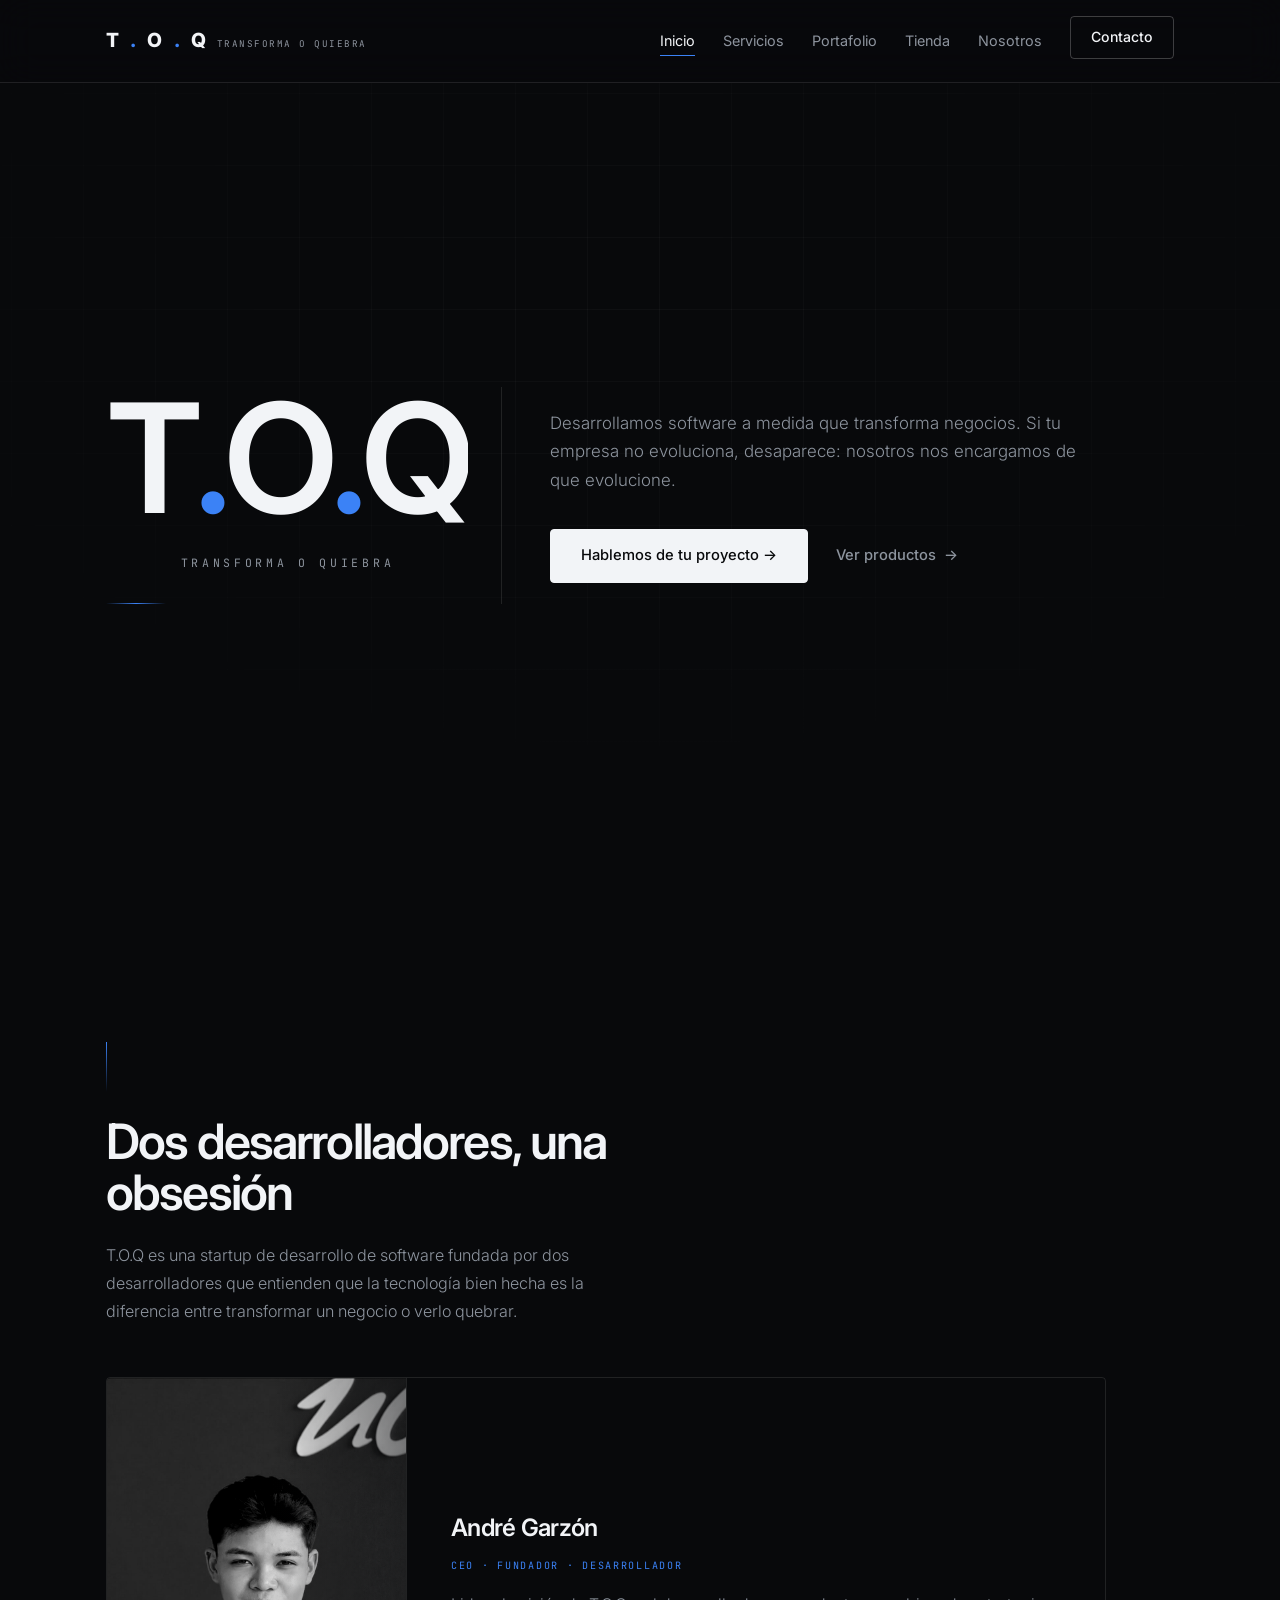
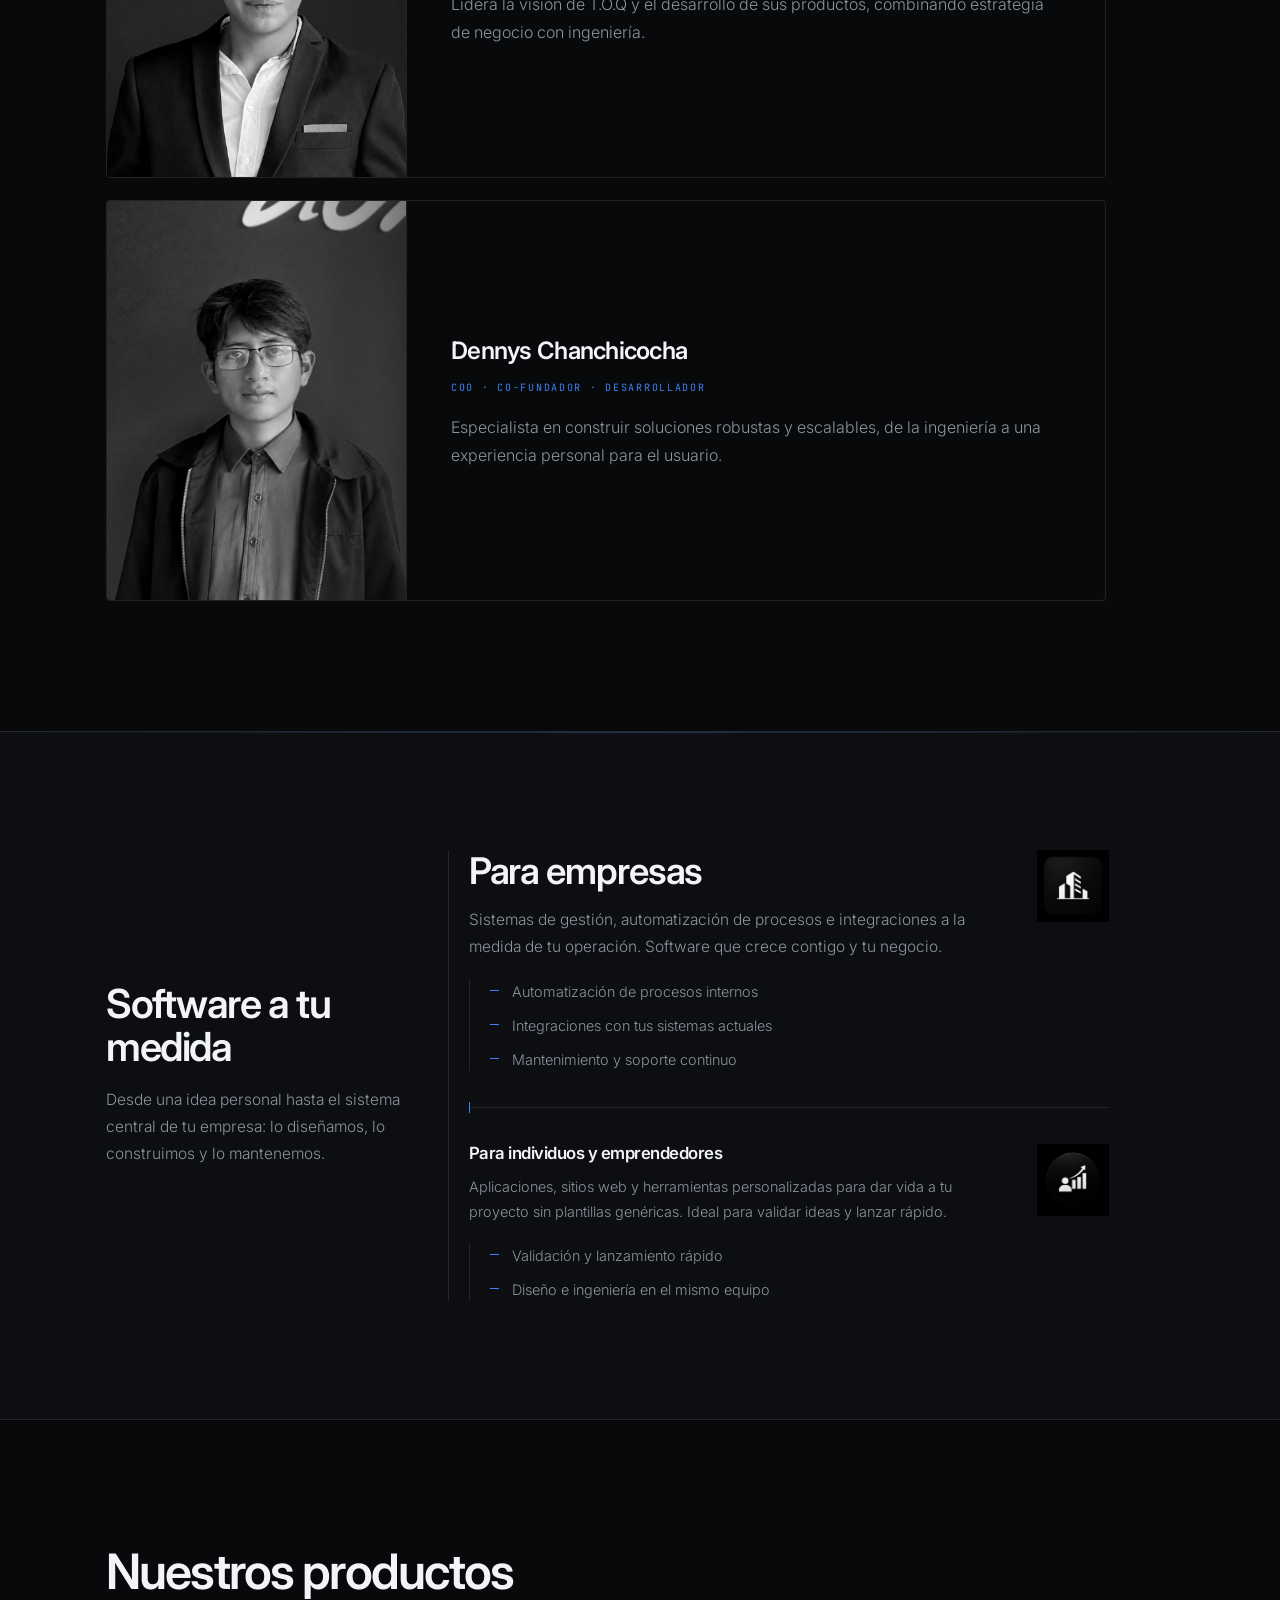
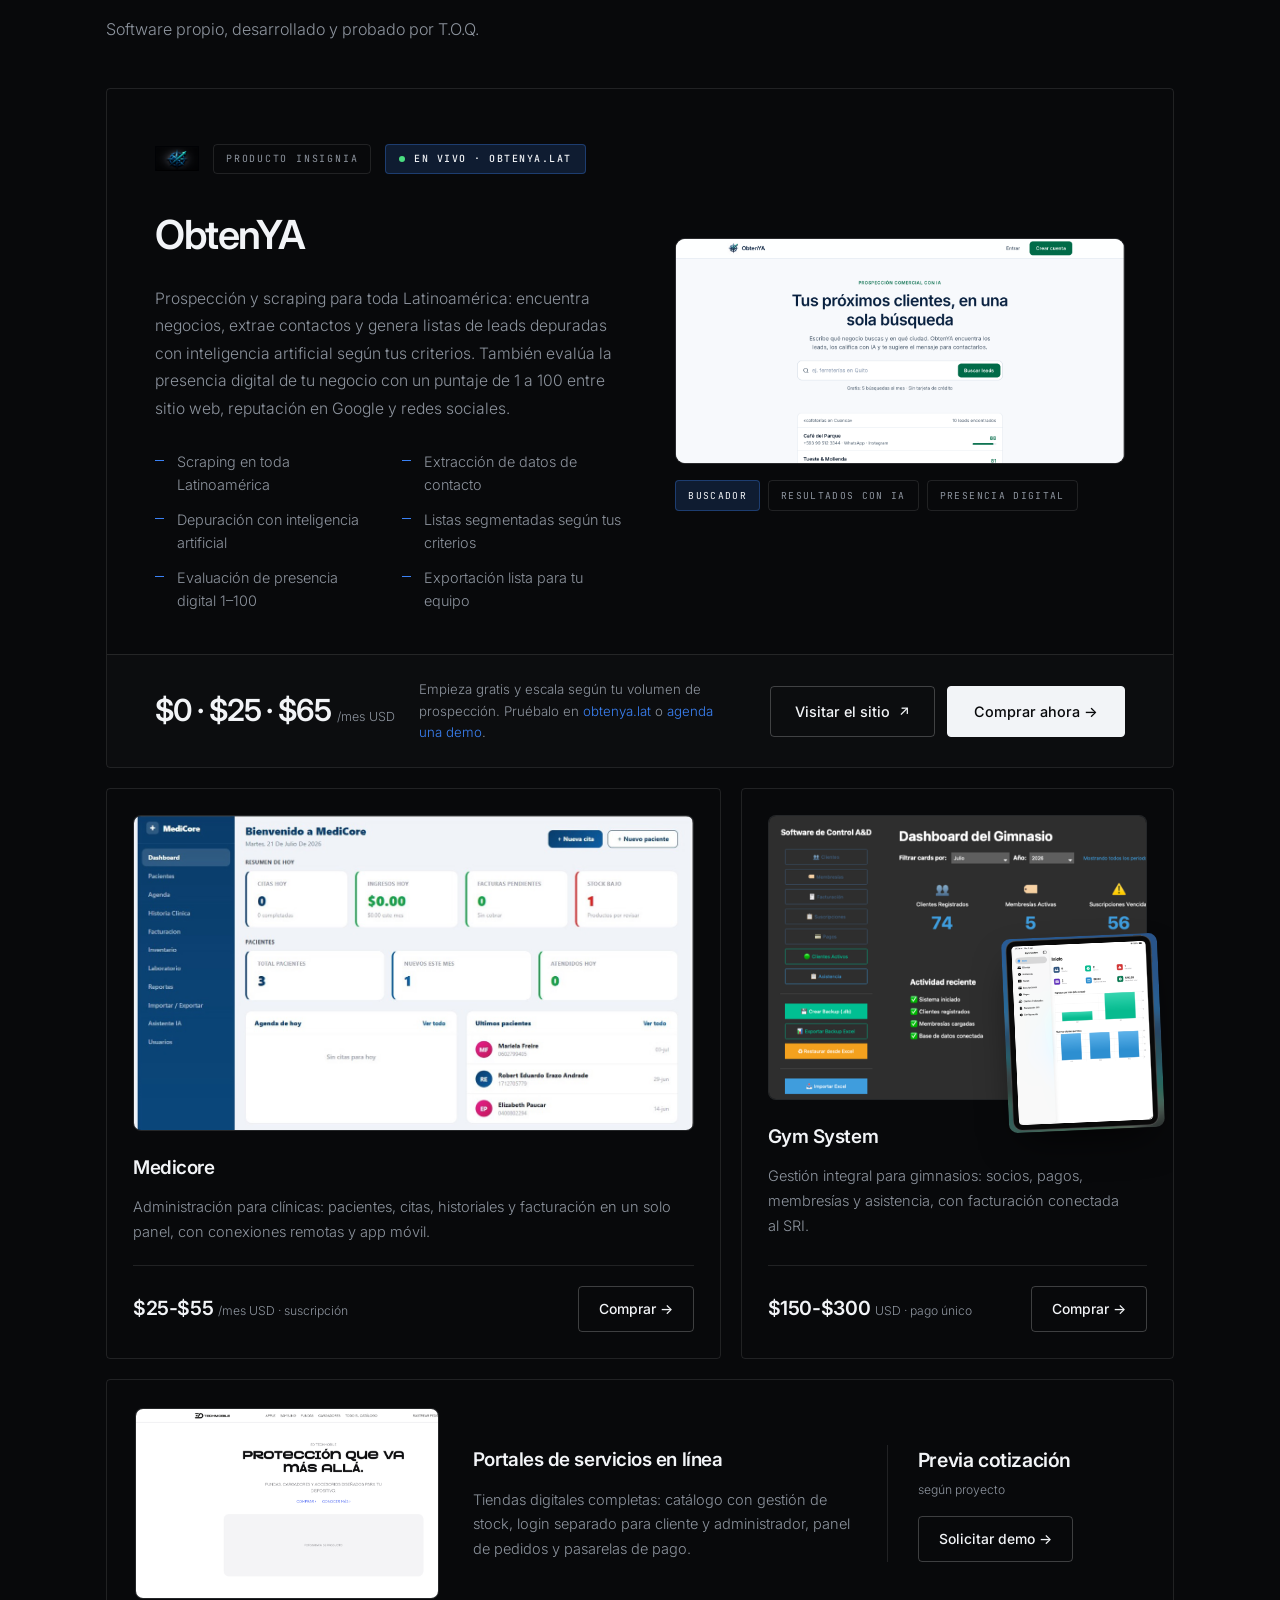
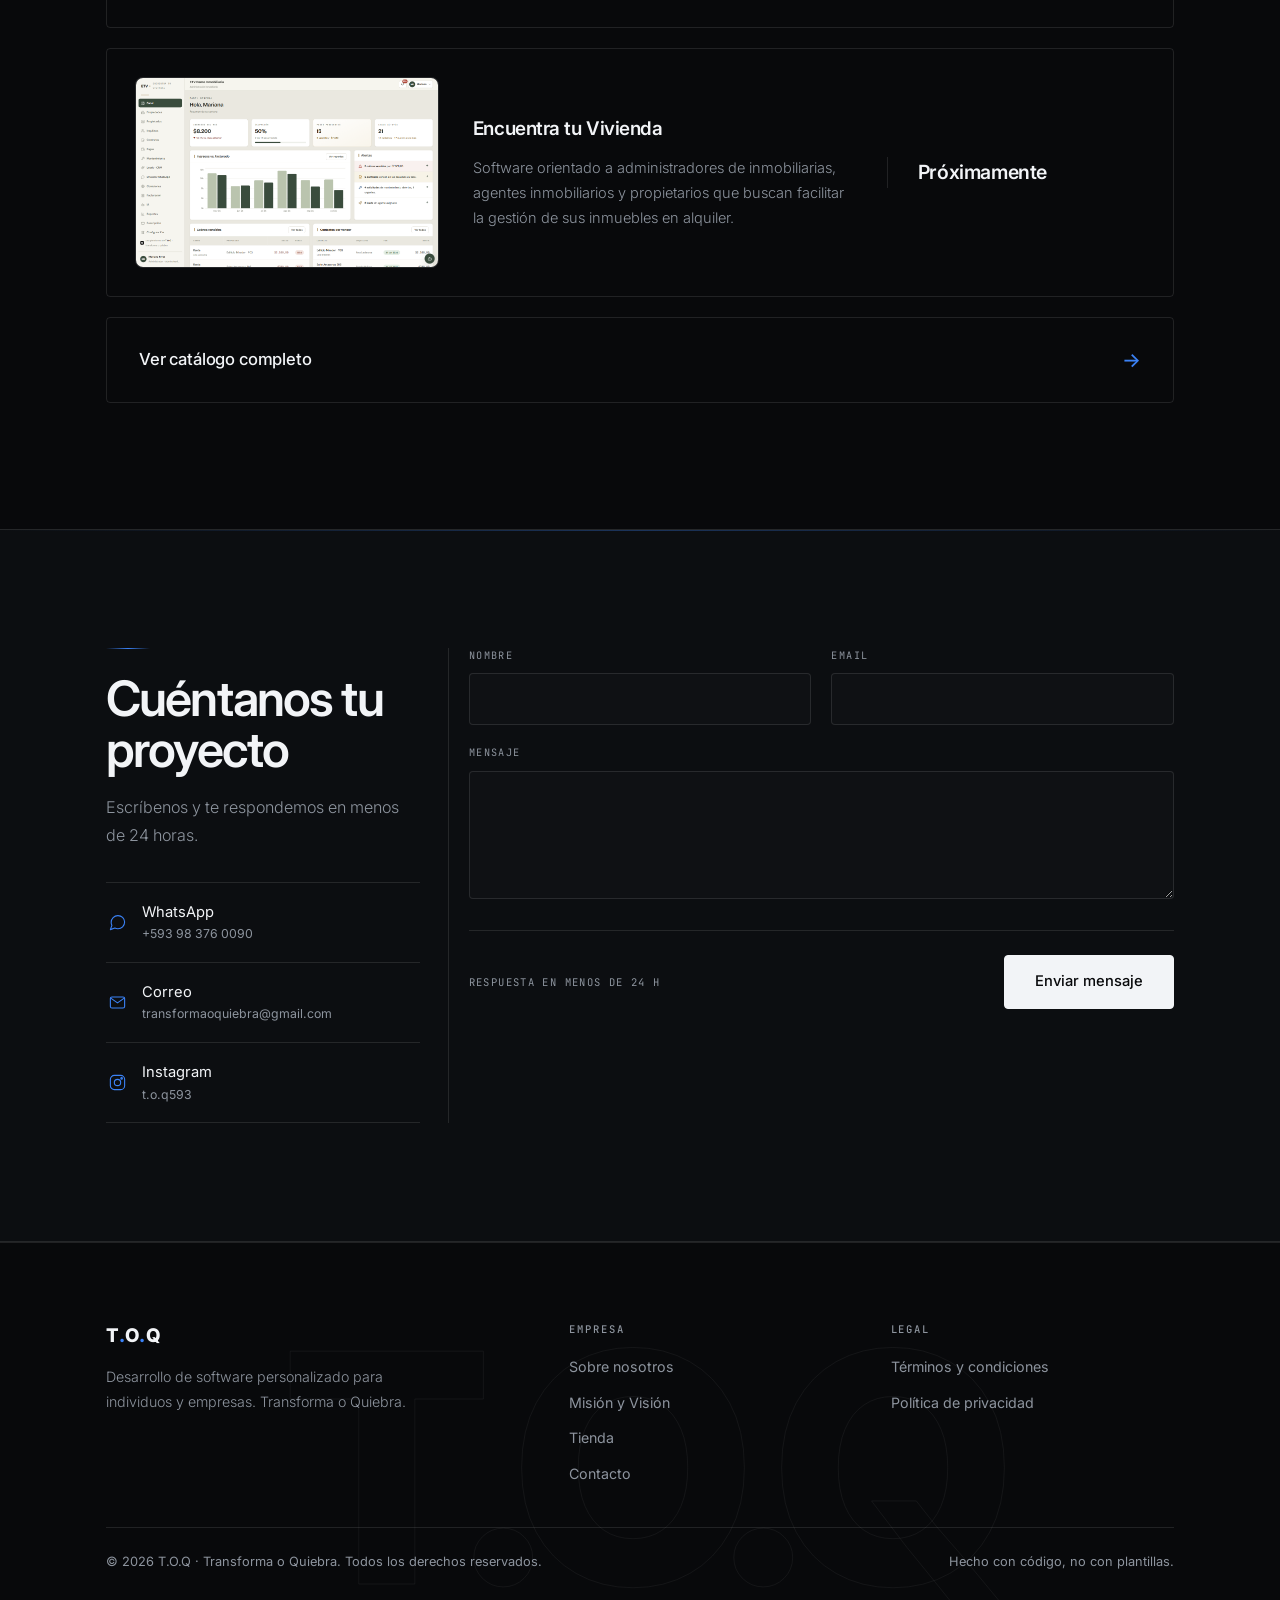
==== commit 97a5fd35: "actualizaciones" ====
--- a/index.html
+++ b/index.html
@@ -254,7 +254,7 @@
                 <p style="color:var(--muted);font-size:.91rem;font-weight:300;line-height:1.7;text-wrap:pretty">Software orientado a administradores de inmobiliarias, agentes inmobiliarios y propietarios que buscan facilitar la gestión de sus inmuebles en alquiler.</p>
               </div>
               <div style="display:flex;flex-direction:column;gap:16px;align-items:flex-start;border-left:1px solid var(--border);padding-left:30px">
-                <div style="font-size:1.22rem;font-weight:600;letter-spacing:-.02em">Precio por definir</div>
+                <div style="font-size:1.22rem;font-weight:600;letter-spacing:-.02em">Próximamente</div>
               </div>
             </div>
           </article>
